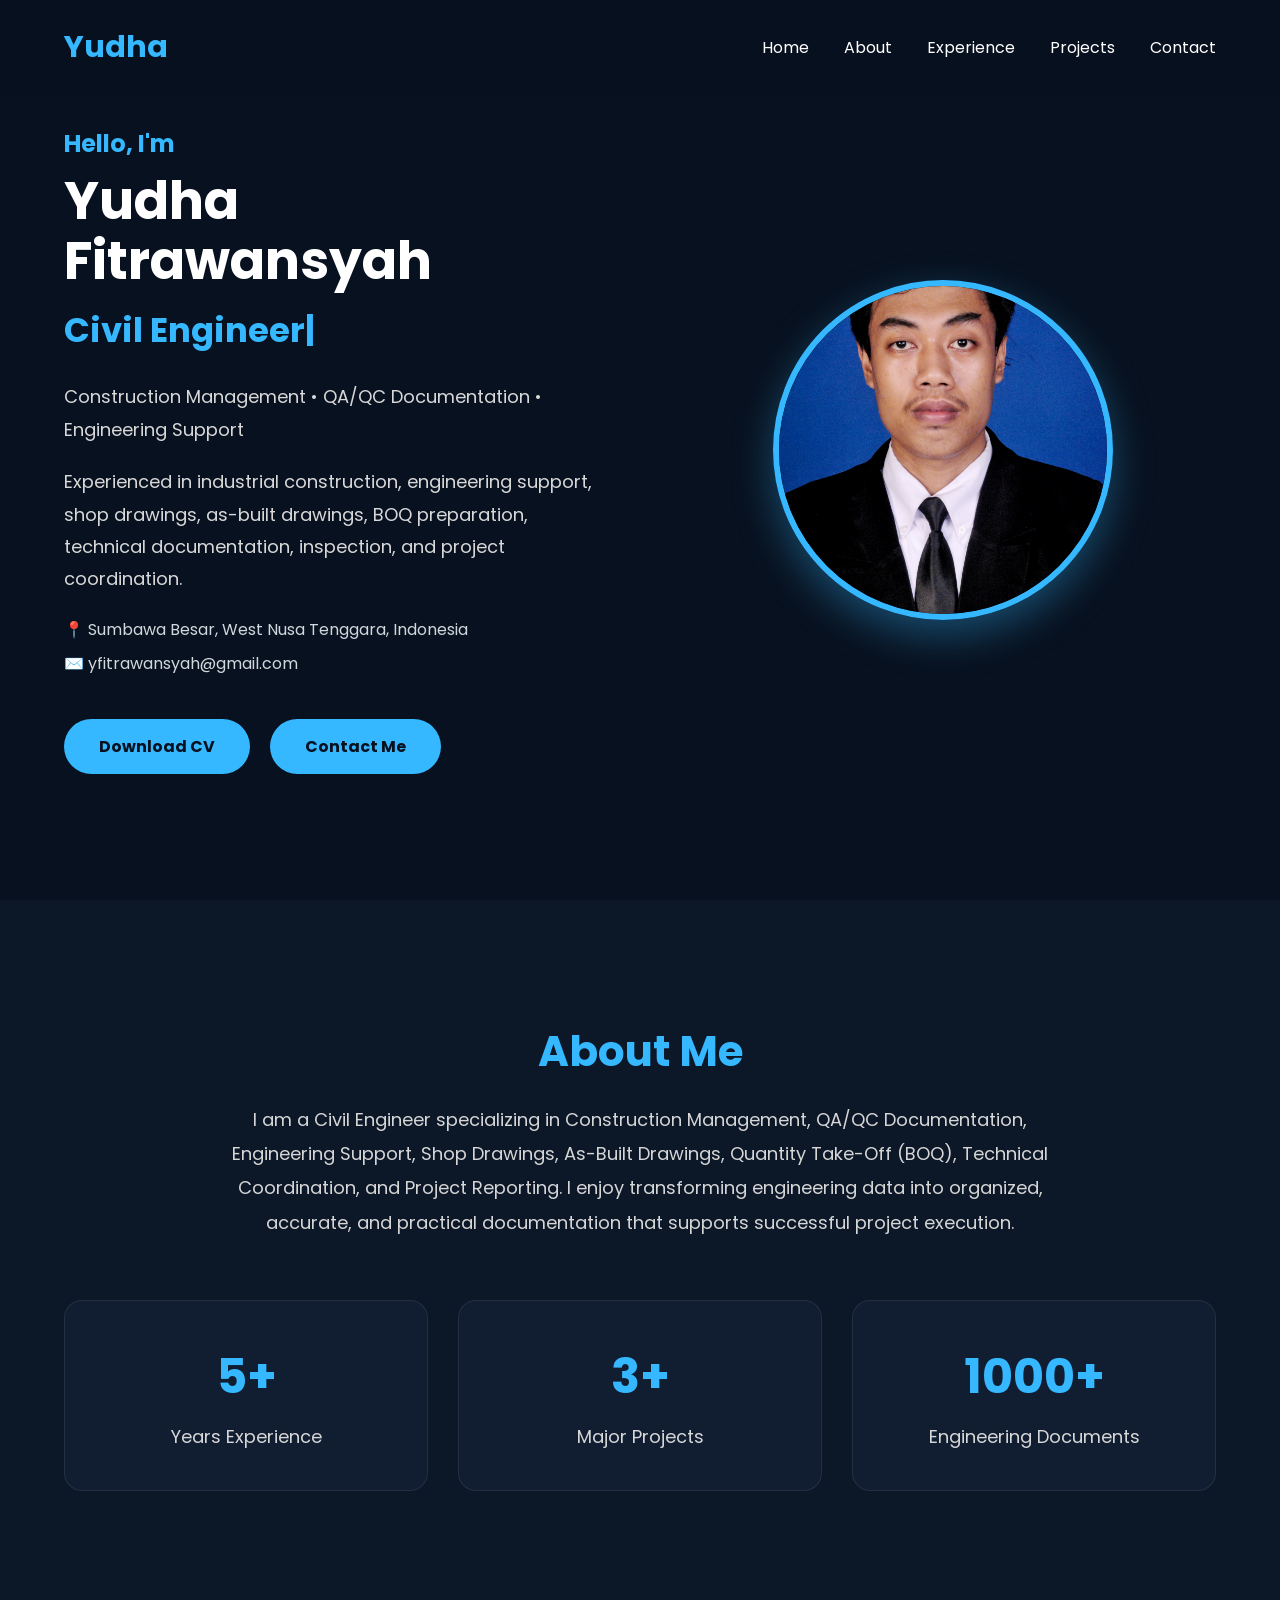
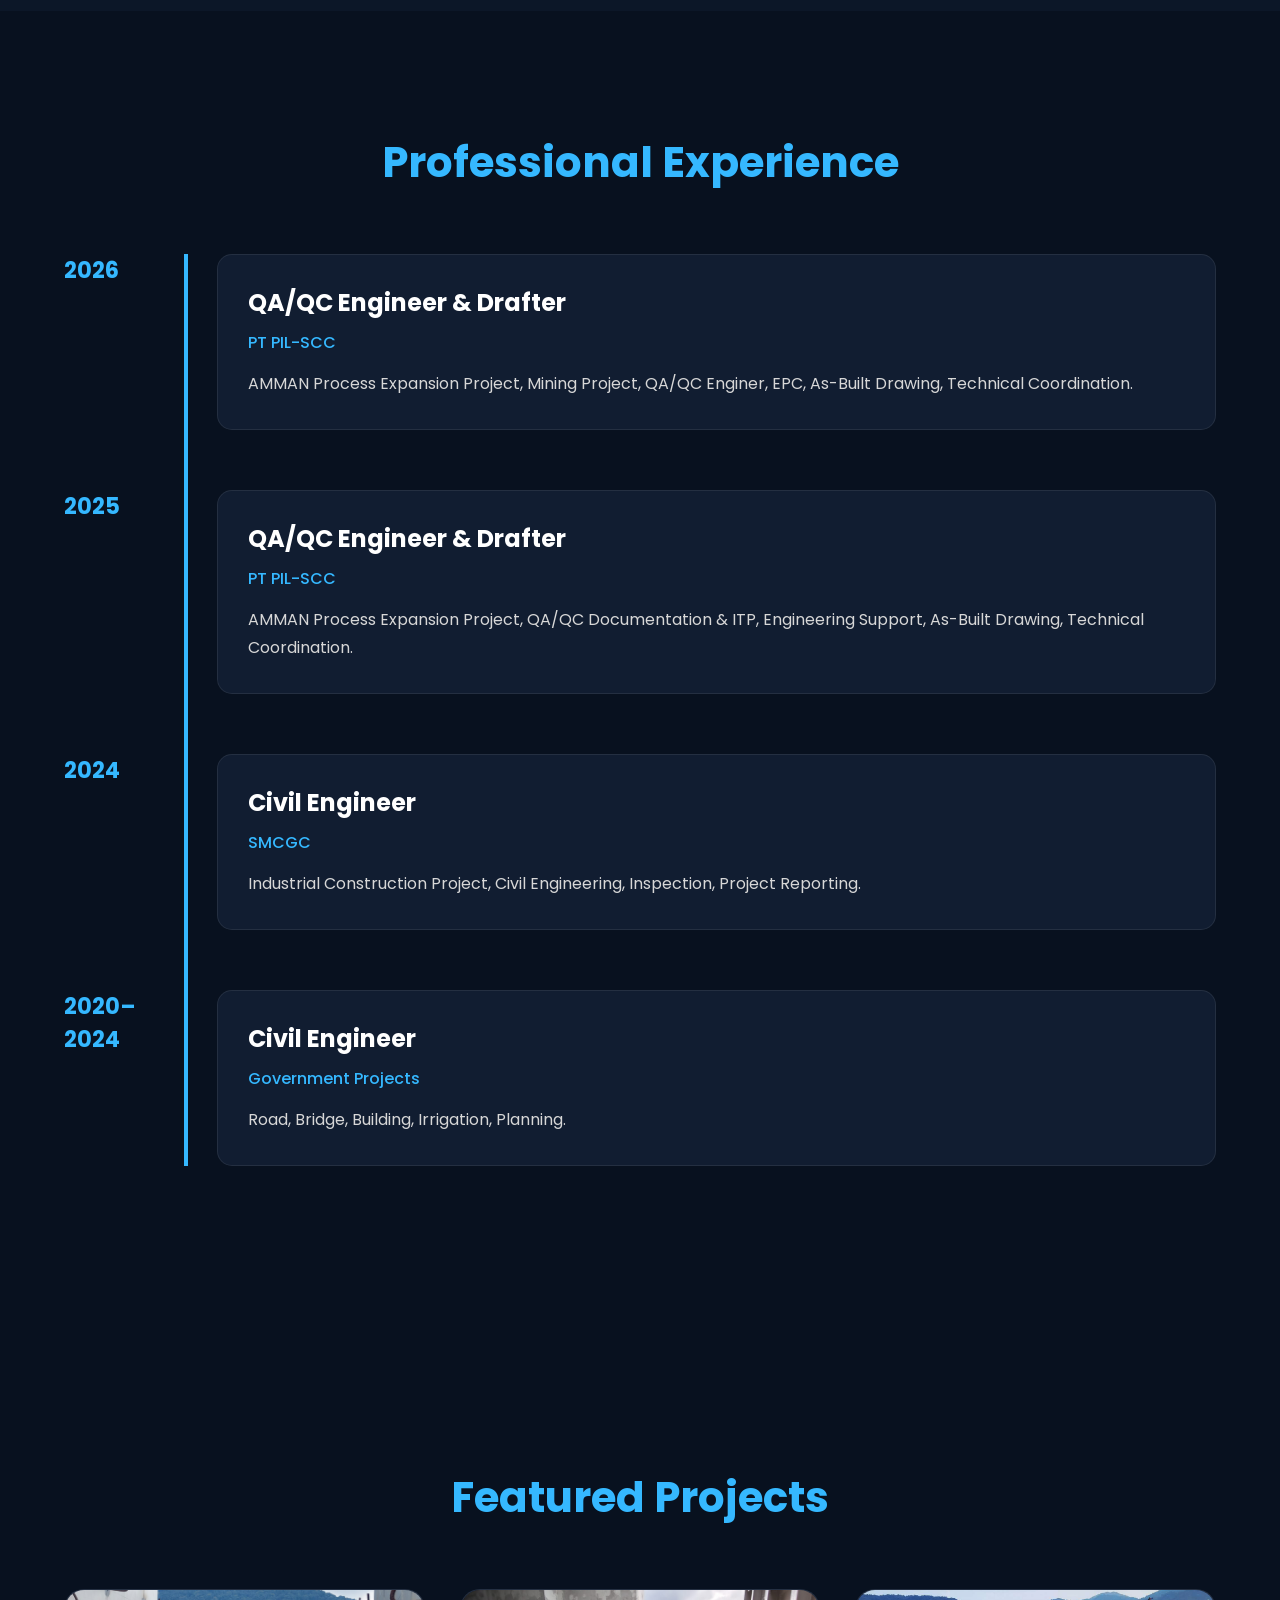
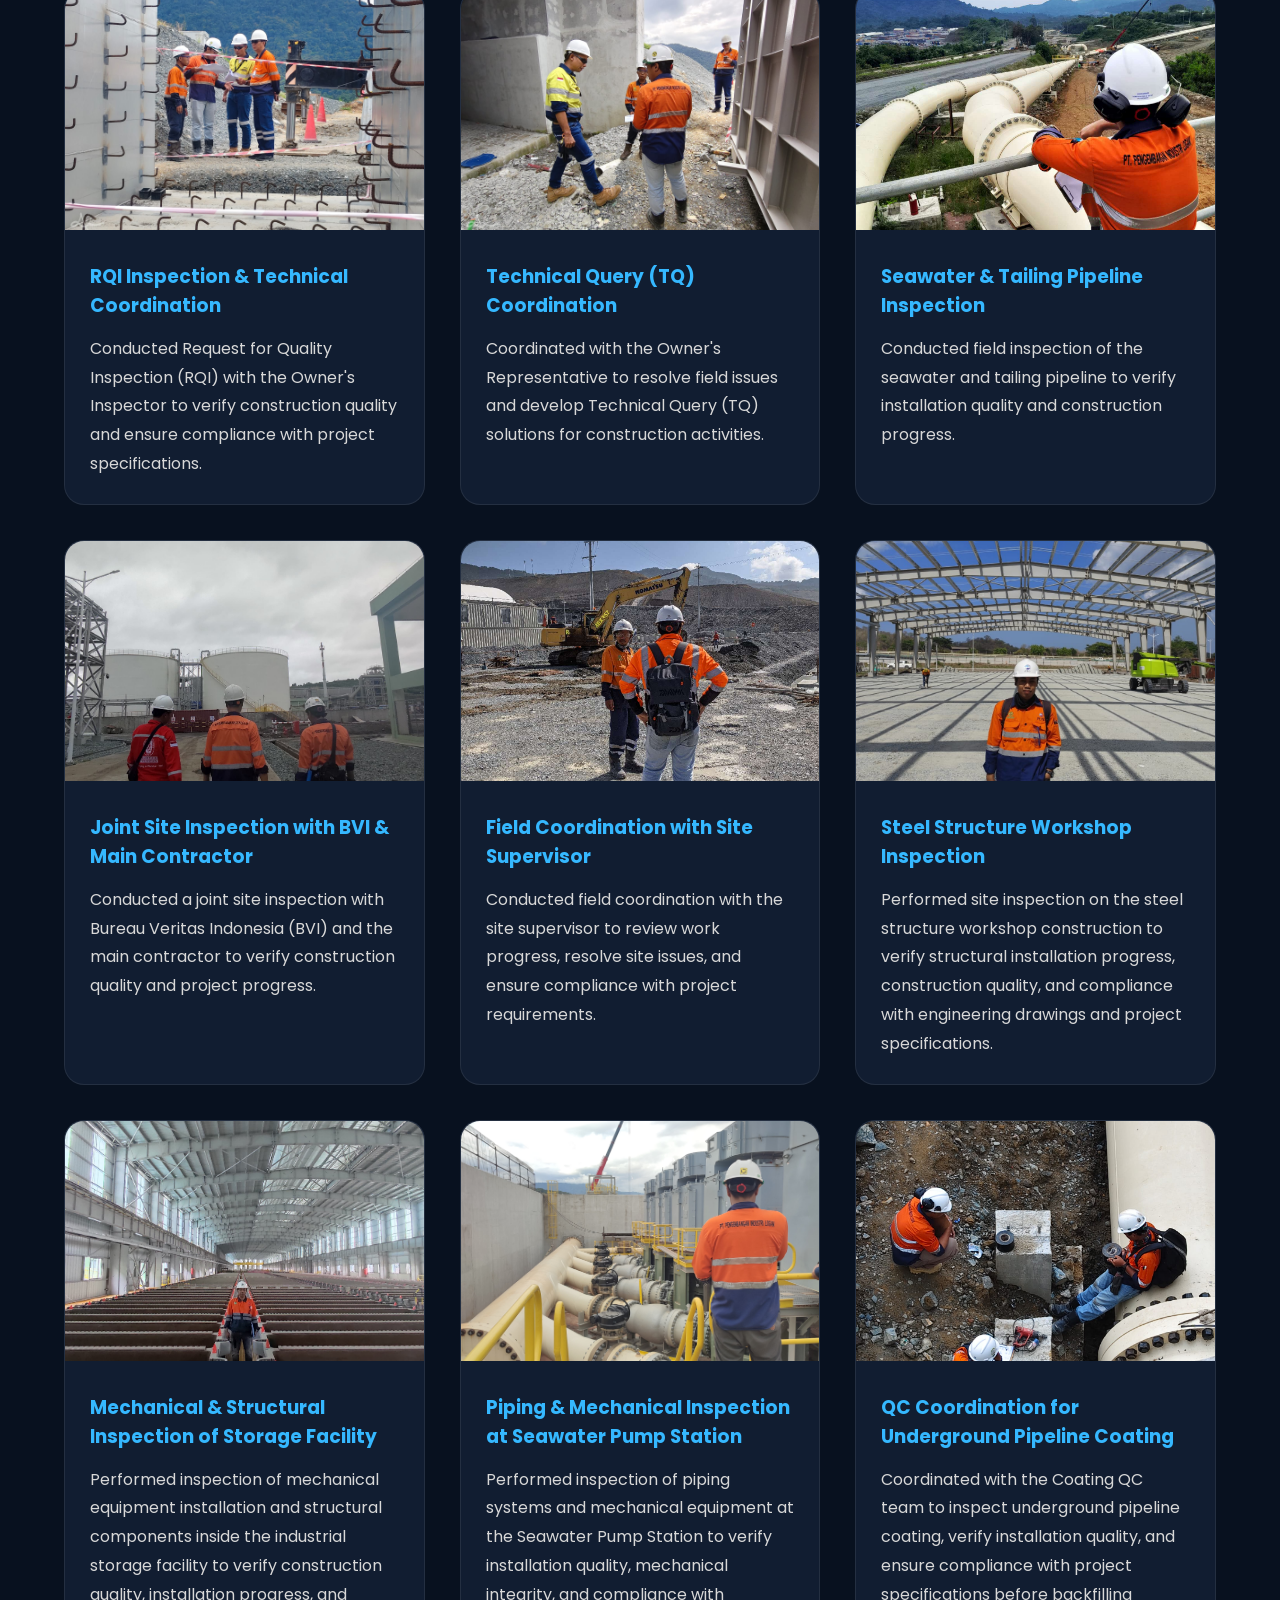
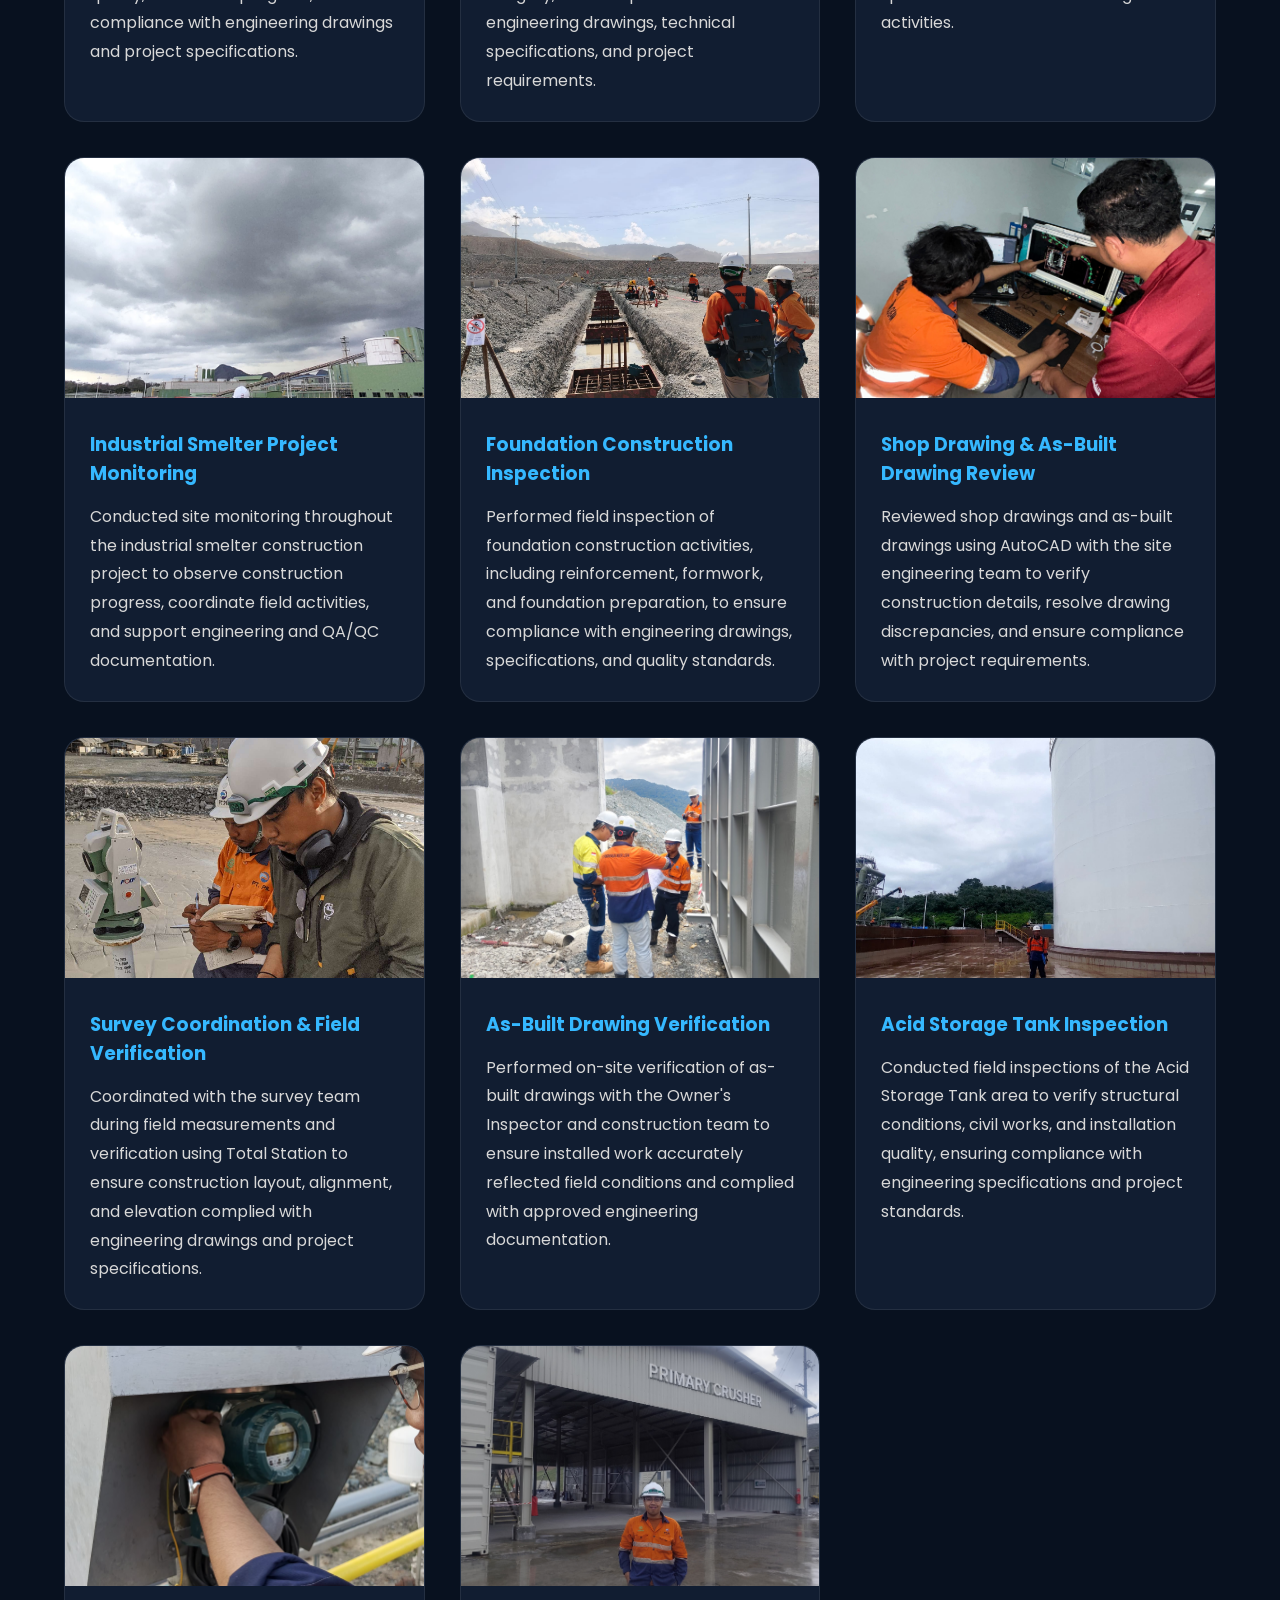
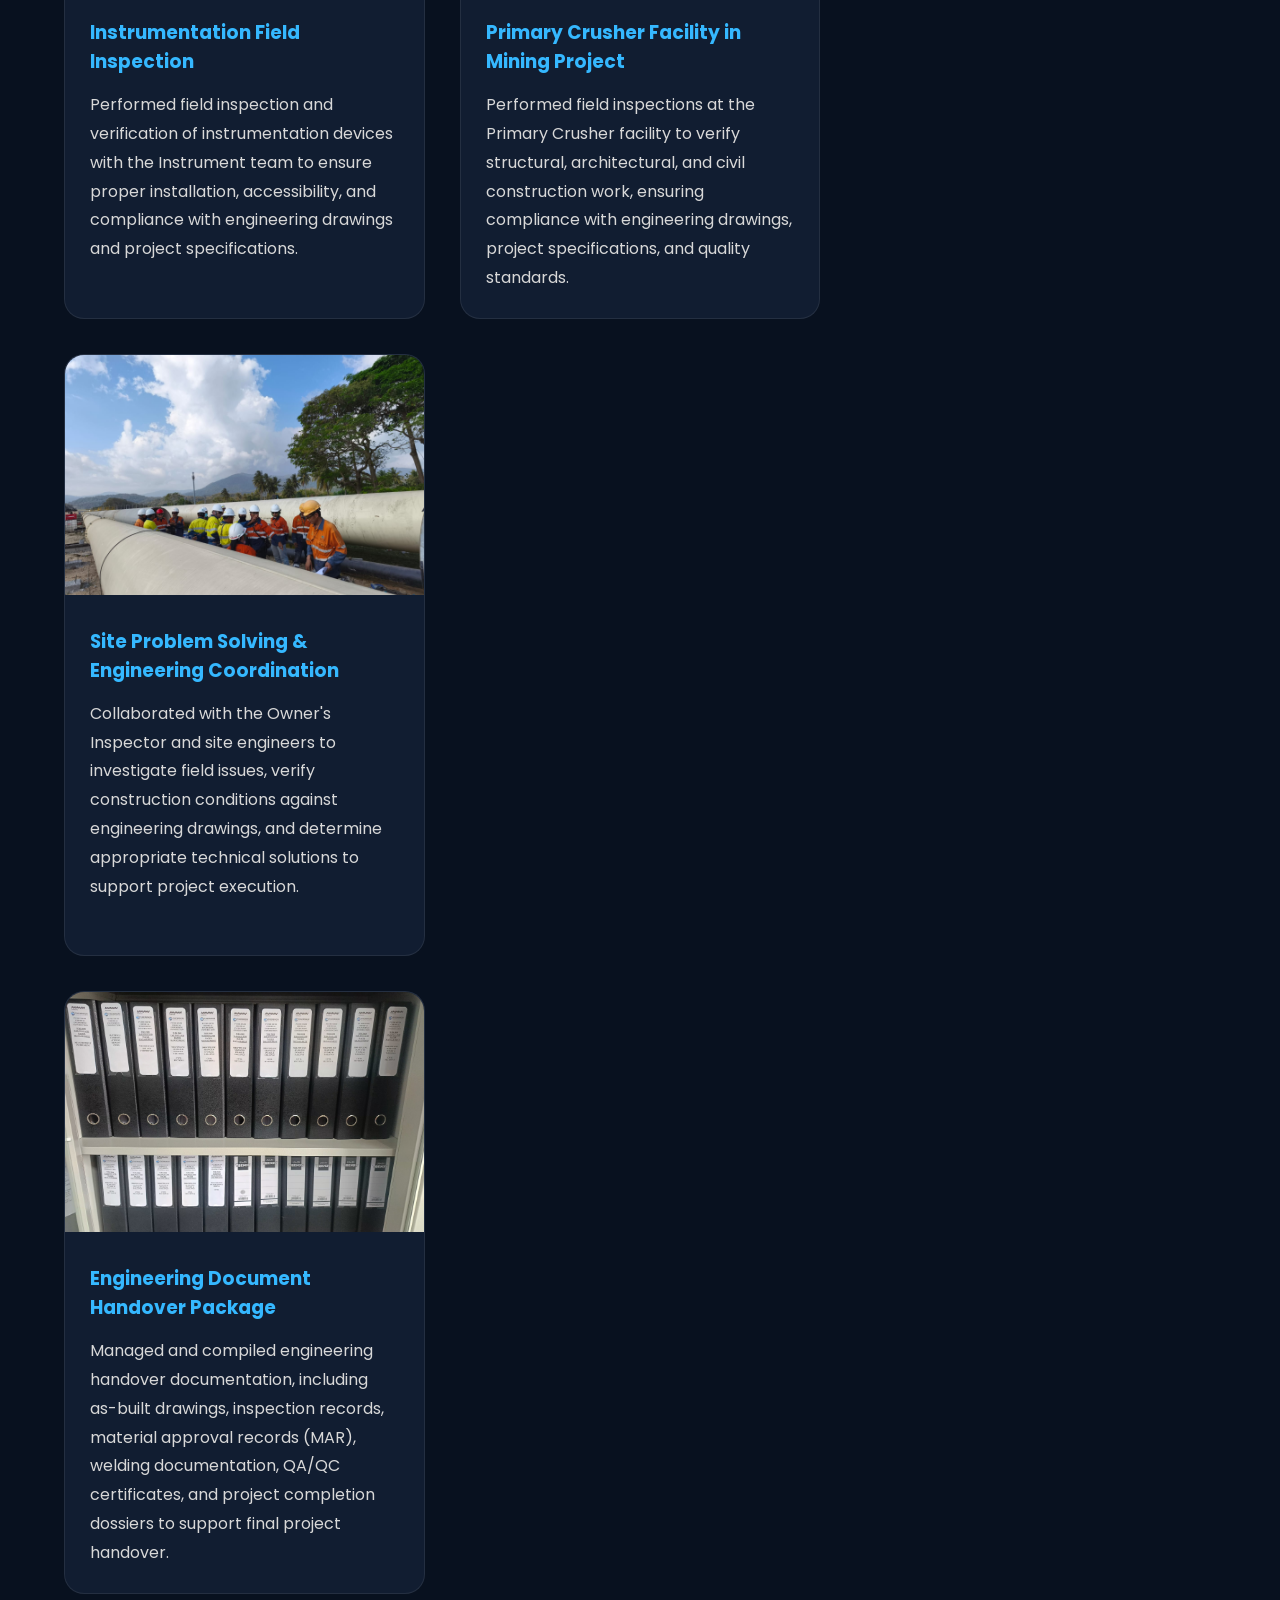
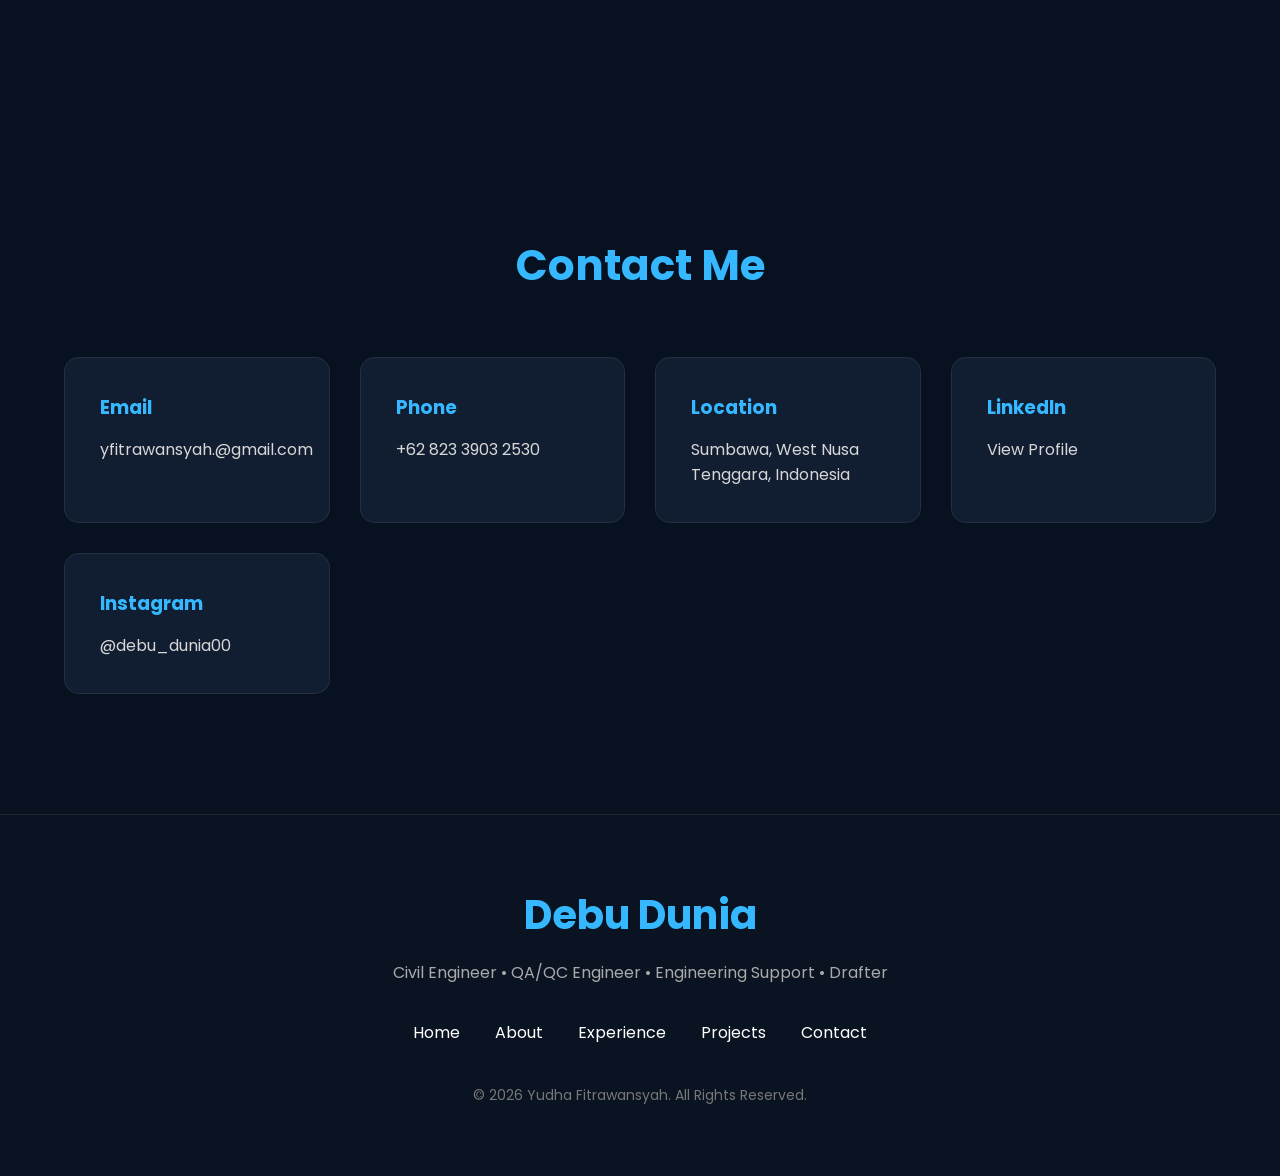
==== index.html @ 7e7abd93 "Update index.html" ====
<!DOCTYPE html>
<html lang="en">
<head>

<meta charset="UTF-8">
<meta name="viewport" content="width=device-width, initial-scale=1.0">

<title>Yudha Fitrawansyah | Portfolio</title>

<link rel="preconnect" href="https://fonts.googleapis.com">
<link rel="preconnect" href="https://fonts.gstatic.com" crossorigin>

<link href="https://fonts.googleapis.com/css2?family=Poppins:wght@300;400;500;600;700;800&display=swap" rel="stylesheet">

<link rel="stylesheet" href="style.css">

</head>

<body>

 <!-- ============================
         LOADER
    ============================ -->

    <div id="loader">

        <h1>Debu Dunia</h1>

        <p>Civil Engineer</p>

    </div>

<header>

<div class="container">

<nav>

<div class="logo">Yudha</div>

<ul>

<li><a href="#">Home</a></li>

<li><a href="#about">About</a></li>

<li><a href="#experience">Experience</a></li>

<li><a href="#projects">Projects</a></li>

<li><a href="#contact">Contact</a></li>

</ul>

</nav>

</div>

</header>

<section class="hero hidden" id="home">

<div class="container hero-content">

<div class="hero-text">

<h3>Hello, I'm</h3>

<h1>Yudha Fitrawansyah</h1>

<h2 class="job-title">

    <span id="typing"></span>

</h2>
<p>

Construction Management • QA/QC Documentation • Engineering Support

</p>

<p>

Experienced in industrial construction, engineering support, shop drawings,
as-built drawings, BOQ preparation, technical documentation, inspection,
and project coordination.

</p>

<div class="hero-info">
    <p>📍 Sumbawa Besar, West Nusa Tenggara, Indonesia</p>
    <p>✉️ yfitrawansyah@gmail.com</p>
</div>

<div class="buttons">

<a href="assets/cv.pdf" class="btn" target="_blank">

Download CV

</a>

<a href="#contact" class="btn btn-outline">

Contact Me

</a>

</div>

</div>

<div class="hero-image">
    <img src="assets/profile.jpeg" alt="Yudha Fitrawansyah">
</div>

</div>

</section>

<section class="about hidden" id="about">

<div class="container">

<h2 class="section-title">About Me</h2>

<p class="section-description">

I am a Civil Engineer specializing in Construction Management,
QA/QC Documentation, Engineering Support, Shop Drawings,
As-Built Drawings, Quantity Take-Off (BOQ), Technical Coordination,
and Project Reporting.

I enjoy transforming engineering data into organized, accurate,
and practical documentation that supports successful project execution.

</p>

<div class="about-cards">

<div class="card">

<h3>5+</h3>

<p>Years Experience</p>

</div>

<div class="card">

<h3>3+</h3>

<p>Major Projects</p>

</div>

<div class="card">

<h3>1000+</h3>

<p>Engineering Documents</p>

</div>

</div>

</div>

</section>

<section class="experience hidden" id="experience">

<div class="container">

<h2 class="section-title">

Professional Experience

</h2>

<div class="timeline">

<div class="timeline-item">

<div class="timeline-date">

2026

</div>

<div class="timeline-content">

<h3>QA/QC Engineer & Drafter</h3>

<h4>PT PIL-SCC</h4>

<p>

AMMAN Process Expansion Project,
Mining Project,
    
QA/QC Enginer,

EPC,

As-Built Drawing,

Technical Coordination.

</p>

</div>

</div>

<div class="timeline-item">

<div class="timeline-date">
    
2025

</div>

<div class="timeline-content">

<h3>QA/QC Engineer & Drafter</h3>

<h4>PT PIL-SCC</h4>

<p>

AMMAN Process Expansion Project,

QA/QC Documentation & ITP,

Engineering Support,

As-Built Drawing,

Technical Coordination.

</p>

</div>

</div>

<div class="timeline-item">

<div class="timeline-date">

2024

</div>

<div class="timeline-content">

<h3>Civil Engineer</h3>

<h4>SMCGC</h4>

<p>

Industrial Construction Project,

Civil Engineering,

Inspection,

Project Reporting.

</p>

</div>

</div>

<div class="timeline-item">

<div class="timeline-date">

2020–2024

</div>

<div class="timeline-content">

<h3>Civil Engineer</h3>

<h4>Government Projects</h4>

<p>

Road,

Bridge,

Building,

Irrigation,

Planning.

</p>

</div>

</div>

</div>

</div>

</section>

<!-- ==========================
     PROJECTS
========================== -->

<section class="projects hidden" id="projects">

    <div class="container">

        <h2 class="section-title">Featured Projects</h2>

        <div class="project-grid">

    <div class="project-card">
        <img src="assets/project1.jpg"
         class="project-image"
         alt="Project">
        <div class="project-info">
            <h3>RQI Inspection & Technical Coordination</h3>
            <p>
            Conducted Request for Quality Inspection (RQI) with the Owner's Inspector to verify construction quality and ensure compliance with project specifications.
        </p>
        </div>
    </div>

    <div class="project-card">
        <img src="assets/project2.jpg"
         class="project-image"
         alt="Project">
        <div class="project-info">
            <h3>Technical Query (TQ) Coordination</h3>
        <p>
            Coordinated with the Owner's Representative to resolve field issues and develop Technical Query (TQ) solutions for construction activities.
        </p>
        </div>
    </div>

    <div class="project-card">
        <img src="assets/project3.jpg"
         class="project-image"
         alt="Project">
        <div class="project-info">
            <h3>Seawater & Tailing Pipeline Inspection</h3>
            <p>Conducted field inspection of the seawater and tailing pipeline to verify installation quality and construction progress.</p>
        </div>
    </div>

    <div class="project-card">
        <img src="assets/project4.jpg"
         class="project-image"
         alt="Project">
        <div class="project-info">
            <h3>Joint Site Inspection with BVI & Main Contractor</h3>
            <p>Conducted a joint site inspection with Bureau Veritas Indonesia (BVI) and the main contractor to verify construction quality and project progress.</p>
        </div>
    </div>

    <div class="project-card">
        <img src="assets/project5.jpg"
         class="project-image"
         alt="Project">
        <div class="project-info">
            <h3>Field Coordination with Site Supervisor</h3>
        <p>
            Conducted field coordination with the site supervisor to review work progress, resolve site issues, and ensure compliance with project requirements.
        </p>
        </div>
    </div>

    <div class="project-card">
        <img src="assets/project6.jpg"
         class="project-image"
         alt="Project">
        <div class="project-info">
            <h3>Steel Structure Workshop Inspection</h3>
        <p>
            Performed site inspection on the steel structure workshop construction to verify structural installation progress, construction quality, and compliance with engineering drawings and project specifications.
        </p>
        </div>
    </div>

    <div class="project-card">
        <img src="assets/project7.jpg"
         class="project-image"
         alt="Project">
        <div class="project-info">
             <h3>Mechanical & Structural Inspection of Storage Facility</h3>
        <p>
            Performed inspection of mechanical equipment installation and structural components inside the industrial storage facility to verify construction quality, installation progress, and compliance with engineering drawings and project specifications.
        </p>
        </div>
    </div>

    <div class="project-card">
        <img src="assets/project8.jpg"
         class="project-image"
         alt="Project">
        <div class="project-info">
            <h3>Piping & Mechanical Inspection at Seawater Pump Station</h3>
        <p>
            Performed inspection of piping systems and mechanical equipment at the Seawater Pump Station to verify installation quality, mechanical integrity, and compliance with engineering drawings, technical specifications, and project requirements.
        </p>
        </div>
    </div>

    <div class="project-card">
        <img src="assets/project9.jpg"
         class="project-image"
         alt="Project">
        <div class="project-info">
            <h3>QC Coordination for Underground Pipeline Coating</h3>
        <p>
            Coordinated with the Coating QC team to inspect underground pipeline coating, verify installation quality, and ensure compliance with project specifications before backfilling activities.
        </p>
        </div>
    </div>

    <div class="project-card">
        <img src="assets/project10.jpg"
         class="project-image"
         alt="Project">
        <div class="project-info">
            <h3>Industrial Smelter Project Monitoring</h3>
        <p>
            Conducted site monitoring throughout the industrial smelter construction project to observe construction progress, coordinate field activities, and support engineering and QA/QC documentation.
        </p>
        </div>
    </div>

    <div class="project-card">
        <img src="assets/project11.jpg"
         class="project-image"
         alt="Project">
        <div class="project-info">
            <h3>Foundation Construction Inspection</h3>
        <p>
            Performed field inspection of foundation construction activities, including reinforcement, formwork, and foundation preparation, to ensure compliance with engineering drawings, specifications, and quality standards.
        </p>
        </div>
    </div>

    <div class="project-card">
        <img src="assets/project12.jpg"
         class="project-image"
         alt="Project">
        <div class="project-info">
            <h3>Shop Drawing & As-Built Drawing Review</h3>
        <p>
            Reviewed shop drawings and as-built drawings using AutoCAD with the site engineering team to verify construction details, resolve drawing discrepancies, and ensure compliance with project requirements.
        </p>
        </div>
    </div>

    <div class="project-card">
        <img src="assets/project13.jpg"
         class="project-image"
         alt="Project">
        <div class="project-info">
            <h3>Survey Coordination & Field Verification</h3>
        <p>
            Coordinated with the survey team during field measurements and verification using Total Station to ensure construction layout, alignment, and elevation complied with engineering drawings and project specifications.
        </p>
        </div>
    </div>

    <div class="project-card">
        <img src="assets/project14.jpg"
         class="project-image"
         alt="Project">
        <div class="project-info">
            <h3>As-Built Drawing Verification</h3>
        <p>
            Performed on-site verification of as-built drawings with the Owner's Inspector and construction team to ensure installed work accurately reflected field conditions and complied with approved engineering documentation.
        </p>
        </div>
    </div>

    <div class="project-card">
        <img src="assets/project15.jpg"
         class="project-image"
         alt="Project">
        <div class="project-info">
           <h3>Acid Storage Tank Inspection</h3>
        <p>
            Conducted field inspections of the Acid Storage Tank area to verify structural conditions, civil works, and installation quality, ensuring compliance with engineering specifications and project standards.
        </p>
        </div>
    </div>

    <div class="project-card">
        <img src="assets/project16.jpg"
         class="project-image"
         alt="Project">
        <div class="project-info">
           <h3>Instrumentation Field Inspection</h3>
        <p>
            Performed field inspection and verification of instrumentation devices with the Instrument team to ensure proper installation, accessibility, and compliance with engineering drawings and project specifications.
        </p>
        </div>
    </div>

    <div class="project-card">
        <img src="assets/project17.jpg"
         class="project-image"
         alt="Project">
        <div class="project-info">
            <h3>Primary Crusher Facility in Mining Project</h3>
        <p>
            Performed field inspections at the Primary Crusher facility to verify structural, architectural, and civil construction work, ensuring compliance with engineering drawings, project specifications, and quality standards.
        </p>
        </div>
    </div>

    <div class="project-card">
        <img src="assets/project18.jpg"
         class="project-image"
         alt="Project">
        <div class="project-info">
            <h3>De-Aeration Box Civil & Structural Inspection</h3>
        <p>
            Performed field inspections of the De-Aeration Box structure to verify civil construction quality, structural installation, and compliance with approved engineering drawings and project specifications.
        </p>
        </div>
    </div>

    <div class="project-card">
        <img src="assets/project19.jpg"
         class="project-image"
         alt="Project">
        <div class="project-info">
           <h3>Site Problem Solving & Engineering Coordination</h3>
        <p>
            Collaborated with the Owner's Inspector and site engineers to investigate field issues, verify construction conditions against engineering drawings, and determine appropriate technical solutions to support project execution.
        </p>

        </div>
    </div>

    <div class="project-card">
        <img src="assets/project20.jpg"
         class="project-image"
         alt="Project">
        <div class="project-info">
           <h3>Weekly Coordination Meeting</h3>
        <p>
            Participated in weekly coordination meetings to review project progress, discuss technical issues, monitor construction activities, and coordinate actions among engineering, QA/QC, and construction teams.
        </p>

        </div>
    </div>

    <div class="project-card">
        <img src="assets/project21.png"
         class="project-image"
         alt="Project">
        <div class="project-info">
           <h3>AutoCAD Civil & Structural Drawings</h3>
        <p>
            Developed and updated civil and structural as-built drawings for construction projects using AutoCAD. Ensured drawing accuracy based on field modifications, coordinated revisions with engineering teams, and prepared final documentation for project completion.

        </div>
    </div>

    <div class="project-card">
        <img src="assets/project22.jpg"
         class="project-image"
         alt="Project">
        <div class="project-info">
           <h3>Engineering Document Handover Package</h3>
        <p>
            Managed and compiled engineering handover documentation, including as-built drawings, inspection records, material approval records (MAR), welding documentation, QA/QC certificates, and project completion dossiers to support final project handover.
        </p>

        </div>
    </div>
    
</div>

</section>

<section class="contact hidden" id="contact">
    
    <div class="container">

        <h2 class="section-title">
            Contact Me
        </h2>

        <div class="contact-content">

            <div class="contact-item">
                <h3>Email</h3>
                <p>yfitrawansyah.@gmail.com</p>
            </div>

            <div class="contact-item">
                <h3>Phone</h3>
                <p>+62 823 3903 2530</p>
            </div>

            <div class="contact-item">
                <h3>Location</h3>
                <p>Sumbawa, West Nusa Tenggara, Indonesia</p>
            </div>

            <div class="contact-item">
                <h3>LinkedIn</h3>
                <a href="#" target="_blank">View Profile</a>
            </div>

         <div class="contact-item">
                <h3>Instagram</h3>
                <p>@debu_dunia00</p>
            </div>
         
        </div>

    </div>

</section>

<footer>

    <div class="container">

        <h2>Debu Dunia</h2>

        <p>
            Civil Engineer • QA/QC Engineer • Engineering Support • Drafter
        </p>

        <div class="footer-links">

            <a href="#home">Home</a>

            <a href="#about">About</a>

            <a href="#experience">Experience</a>

            <a href="#projects">Projects</a>

            <a href="#contact">Contact</a>

        </div>

        <p class="copyright">

            © 2026 Yudha Fitrawansyah. All Rights Reserved.

        </p>

    </div>

</footer>

<button id="backToTop" title="Back to Top">
    ↑
</button>

 <!-- ===========================
     IMAGE LIGHTBOX
=========================== -->

<div id="lightbox">

    <span id="closeLightbox">&times;</span>

    <span id="prevImage">&#10094;</span>

    <img id="lightboxImg">

    <span id="nextImage">&#10095;</span>

</div>

<script src="script.js"></script>
    
</body>

</html>
---- style.css ----
html{

    scroll-behavior:smooth;

}

*{
margin:0;
padding:0;
box-sizing:border-box;
}

html{
scroll-behavior:smooth;
}

body{
font-family:'Poppins',sans-serif;
background:#08111f;
color:#fff;
}

.container{
width:90%;
max-width:1200px;
margin:auto;
}

header{
position:fixed;
width:100%;
background:#08111fee;
backdrop-filter:blur(12px);
z-index:999;
}

nav{
display:flex;
justify-content:space-between;
align-items:center;
padding:25px 0;
}

.logo{
font-size:30px;
font-weight:700;
color:#35b8ff;
transition:.3s;
cursor:pointer;
}

.logo:hover{

    transform:scale(1.08);

    text-shadow:0 0 20px #35b8ff;

}

nav ul{
display:flex;
list-style:none;
gap:35px;
}

nav a{
color:white;
text-decoration:none;
transition:.3s;
}

nav a:hover{
color:#35b8ff;
}

.hero{
min-height:100vh;
display:flex;
align-items:center;
}

.hero-content{
    display:grid;
    grid-template-columns:1fr 1fr;
    align-items:center;
    gap:60px;
}

.hero h3{
font-size:24px;
color:#35b8ff;
margin-bottom:10px;
}

.hero h1{
    font-size:52px;
    line-height:1.15;
    margin-bottom:15px;
}

.hero h2{
    font-size:34px;
    color:#35b8ff;
    margin-bottom:25px;
}

job-title{

    min-height:45px;

}

#typing{

    color:#35b8ff;

}

#typing::after{

    content:"|";

    animation:blink .8s infinite;

}

@keyframes blink{

    50%{

        opacity:0;

    }

}

.hero p{
font-size:18px;
line-height:1.8;
color:#d8d8d8;
margin-bottom:20px;
}

.buttons{
margin-top:40px;
display:flex;
gap:20px;
}

.btn{
    padding:15px 35px;
    border-radius:40px;
    background:#35b8ff;
    text-decoration:none;
    color:#08111f;
    font-weight:700;
    transition:all .35s ease;
}
    
.btn:hover{

    transform:translateY(-5px) scale(1.03);

    box-shadow:0 15px 35px rgba(53,184,255,.45);

}

.btn-outline:hover{

    background:#35b8ff;

    color:#08111f;

    transform:translateY(-5px);

    box-shadow:0 15px 35px rgba(53,184,255,.35);

}

.hero-image{
    display:flex;
    justify-content:center;
    align-items:center;
}

.hero-image img{
    width:340px;
    height:340px;
    object-fit:cover;

    border-radius:50%;

    border:6px solid #35b8ff;

    box-shadow:0 15px 40px rgba(53,184,255,.35);
}

.hero-info{
    margin-top:15px;
    margin-bottom:30px;
}

.hero-info p{
    margin:6px 0;
    color:#cfd8dc;
    font-size:16px;
}

/* ===========================
   ABOUT SECTION
=========================== */

.about{

padding:120px 0;

background:#0c1728;

}

.section-title{

font-size:42px;

text-align:center;

margin-bottom:20px;

color:#35b8ff;

}

.section-description{

max-width:850px;

margin:auto;

text-align:center;

line-height:1.9;

font-size:18px;

color:#d6d6d6;

margin-bottom:60px;

}

.about-cards{

display:grid;

grid-template-columns:repeat(3,1fr);

gap:30px;

}

.card{

background:#111d31;

padding:40px;

border-radius:18px;

text-align:center;

transition:.35s;

border:1px solid rgba(255,255,255,.08);

}

.card:hover{

transform:translateY(-10px);

box-shadow:0 20px 40px rgba(0,0,0,.35);

}

.card h3{

font-size:48px;

color:#35b8ff;

margin-bottom:10px;

}

.card p{

font-size:18px;

color:#d7d7d7;

}

/* ===========================
   EXPERIENCE
=========================== */

.experience{

padding:120px 0;

}

.timeline{

position:relative;

margin-top:60px;

}

.timeline::before{

content:"";

position:absolute;

left:120px;

top:0;

bottom:0;

width:4px;

background:#35b8ff;

}

.timeline-item{

display:flex;

margin-bottom:60px;

}

.timeline-date{

width:120px;

font-size:22px;

font-weight:700;

color:#35b8ff;

}

.timeline-content{

margin-left:50px;

background:#111d31;

padding:30px;

border-radius:15px;

width:100%;

border:1px solid rgba(255,255,255,.08);

transition:.35s;

}

.timeline-content:hover{

transform:translateY(-8px);

box-shadow:0 20px 40px rgba(0,0,0,.3);

}

.timeline-content h3{

margin-bottom:10px;

font-size:24px;

}

.timeline-content h4{

margin-bottom:15px;

color:#35b8ff;

font-weight:500;

}

.timeline-content p{

line-height:1.8;

color:#d7d7d7;

}

/* ==========================
   PROJECTS
========================== */

.projects{
    padding:120px 0;
    background:#08111f;
}

.project-grid{
    display:grid;
    grid-template-columns:repeat(3,1fr);
    gap:35px;
    margin-top:60px;
}

.project-card{
    background:#111d31;
    border-radius:20px;
    overflow:hidden;
    transition:.35s;
    border:1px solid rgba(255,255,255,.08);
}

.project-card:hover{
    transform:translateY(-10px);
    box-shadow:0 15px 35px rgba(0,170,255,.25);
}

.project-card img{
    width:100%;
    height:240px;
    object-fit:cover;
}

.project-info{
    padding:25px;
}

.project-info h3{
    color:#35b8ff;
    margin-bottom:15px;
}

.project-info p{
    color:#d8d8d8;
    line-height:1.8;
}

.contact{

    padding:120px 0;

}

.contact-content{

    display:grid;

    grid-template-columns:repeat(auto-fit,minmax(250px,1fr));

    gap:30px;

    margin-top:60px;

}

.contact-item{

    background:#111d31;

    padding:35px;

    border-radius:15px;

    border:1px solid rgba(255,255,255,.08);

    transition:.35s;

}

.contact-card:hover{

    transform:translateY(-8px);

    box-shadow:0 15px 35px rgba(53,184,255,.25);
}

.contact-item h3{

    color:#35b8ff;

    margin-bottom:15px;

}

.contact-item p,
.contact-item a{

    color:#d7d7d7;

    text-decoration:none;

}

footer{

    text-align:center;

    padding:35px;

    background:#091321;

    color:#aaa;

}

footer{

    padding:70px 0;

    background:#091321;

    text-align:center;

    border-top:1px solid rgba(255,255,255,.08);

}

footer h2{

    color:#35b8ff;

    font-size:40px;

    margin-bottom:15px;

}

footer h2{

    color:#35b8ff;

    font-size:40px;

    margin-bottom:15px;

}

.footer-links{

    display:flex;

    justify-content:center;

    gap:35px;

    margin:35px 0;

    flex-wrap:wrap;

}

.footer-links a{

    color:white;

    text-decoration:none;

    transition:.3s;

}

.footer-links a:hover{

    color:#35b8ff;

}

.copyright{

    margin-top:40px;

    color:#777;

    font-size:14px;

}

nav a{

    position:relative;

    transition:.3s;

}

nav a::after{

    content:"";

    position:absolute;

    left:0;

    bottom:-6px;

    width:0;

    height:2px;

    background:#35b8ff;

    transition:.35s ease;

}

nav a:hover::after{

    width:100%;

}

nav a.active{

    color:#35b8ff;

}

nav a.active::after{

    width:100%;

}

header{

    transition:.3s;

}

header.sticky{

    background:rgba(8,17,31,.95);

    backdrop-filter:blur(12px);

    box-shadow:0 5px 20px rgba(0,0,0,.3);

}

/* ============================
   SCROLL ANIMATION
============================ */

.hidden{

    opacity:0;

    transform:translateY(80px);

    transition:all .8s ease;

}

.show{

    opacity:1;

    transform:translateY(0);

}

.project-card{

    opacity:0;

    transform:translateY(50px);

    transition:.6s;

}

.project-card.show{

    opacity:1;

    transform:translateY(0);

}

/* ============================
   BACK TO TOP
============================ */

#backToTop{

    position:fixed;

    bottom:30px;

    right:30px;

    width:50px;

    height:50px;

    border:none;

    border-radius:50%;

    background:#35b8ff;

    color:#08111f;

    font-size:22px;

    font-weight:bold;

    cursor:pointer;

    display:none;

    z-index:999;

    transition:all .35s ease;

    box-shadow:0 8px 20px rgba(53,184,255,.35);

}

#backToTop:hover{

    transform:translateY(-5px);

    box-shadow:0 15px 35px rgba(53,184,255,.45);

}

/* ============================
   LOADER
============================ */

#loader{

    position:fixed;

    inset:0;

    background:#08111f;

    display:flex;

    flex-direction:column;

    justify-content:center;

    align-items:center;

    z-index:99999;

    transition:opacity .8s ease;

}

#loader h1{

    color:#35b8ff;

    font-size:60px;

    margin:0;

}

#loader p{

    color:white;

    letter-spacing:3px;

    margin-top:15px;

    font-size:18px;

}

#loader.hide{

    opacity:0;

    pointer-events:none;

}

/* ============================
   LIGHTBOX
============================ */

#lightbox{

    position:fixed;

    inset:0;

    background:rgba(0,0,0,.9);

    display:none;

    justify-content:center;

    align-items:center;

    z-index:999999;

}

#lightbox img{

    max-width:90%;

    max-height:85%;

    border-radius:12px;

    box-shadow:0 0 40px rgba(53,184,255,.35);

}

#closeLightbox{

    position:absolute;

    top:25px;

    right:40px;

    color:white;

    font-size:50px;

    cursor:pointer;

    transition:.3s;

}

#closeLightbox:hover{

    color:#35b8ff;

}

#prevImage,
#nextImage{

    position:absolute;

    top:50%;

    transform:translateY(-50%);

    color:white;

    font-size:55px;

    cursor:pointer;

    padding:15px;

    transition:.3s;

    user-select:none;

}

#prevImage{

    left:30px;

}

#nextImage{

    right:30px;

}

#prevImage:hover,
#nextImage:hover{

    color:#35b8ff;

    transform:translateY(-50%) scale(1.15);

}
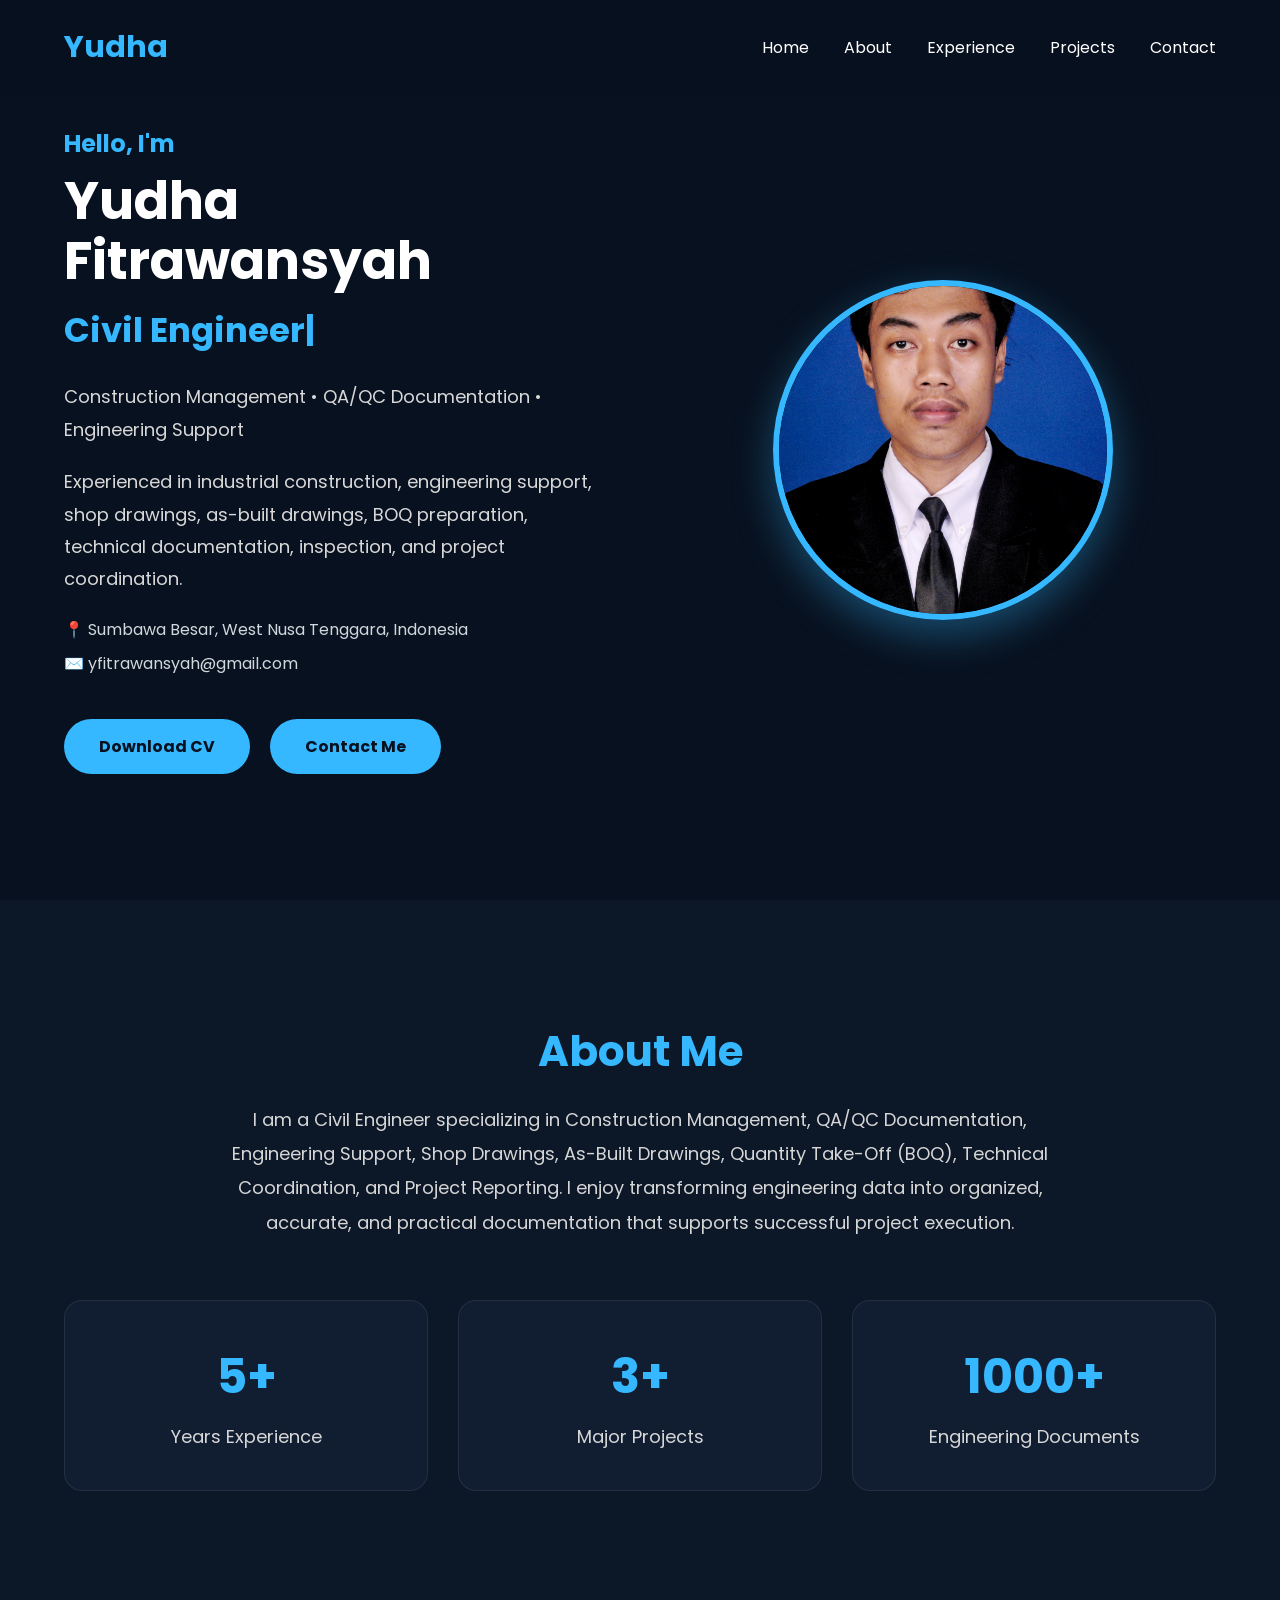
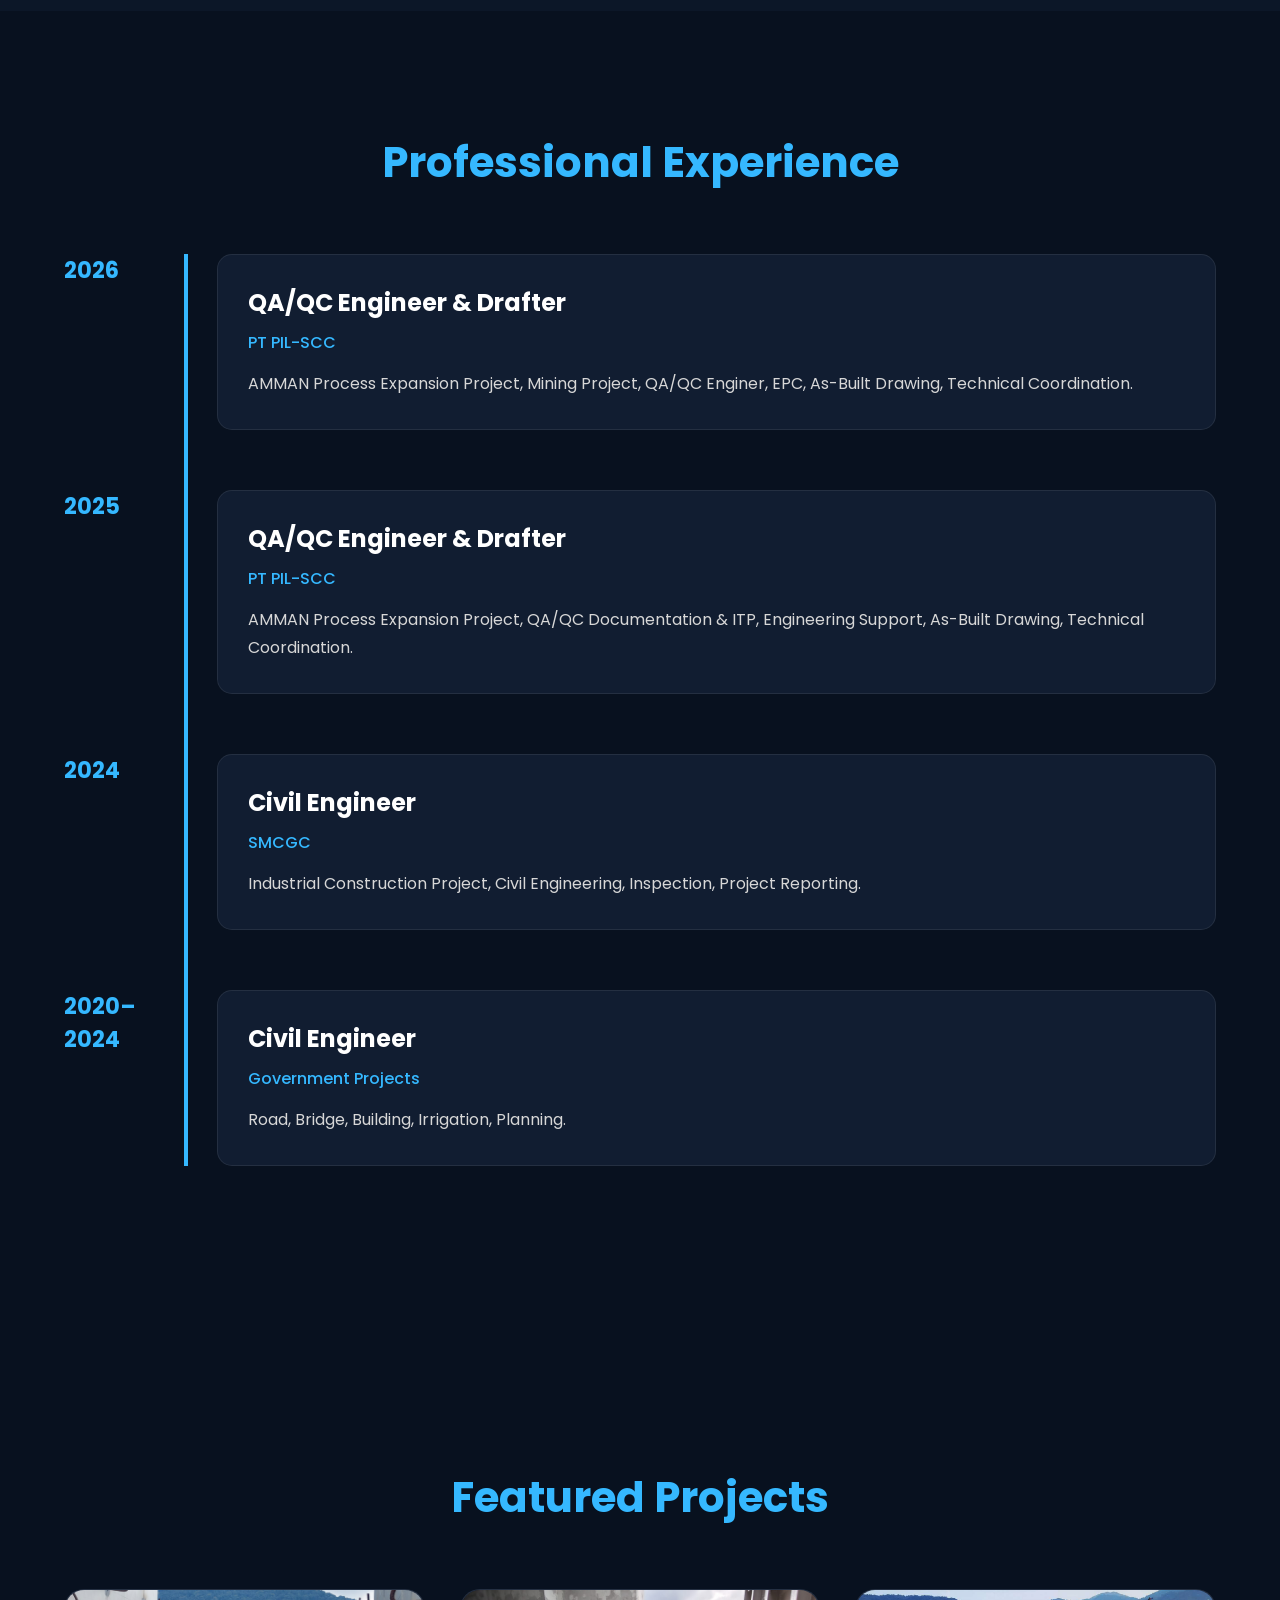
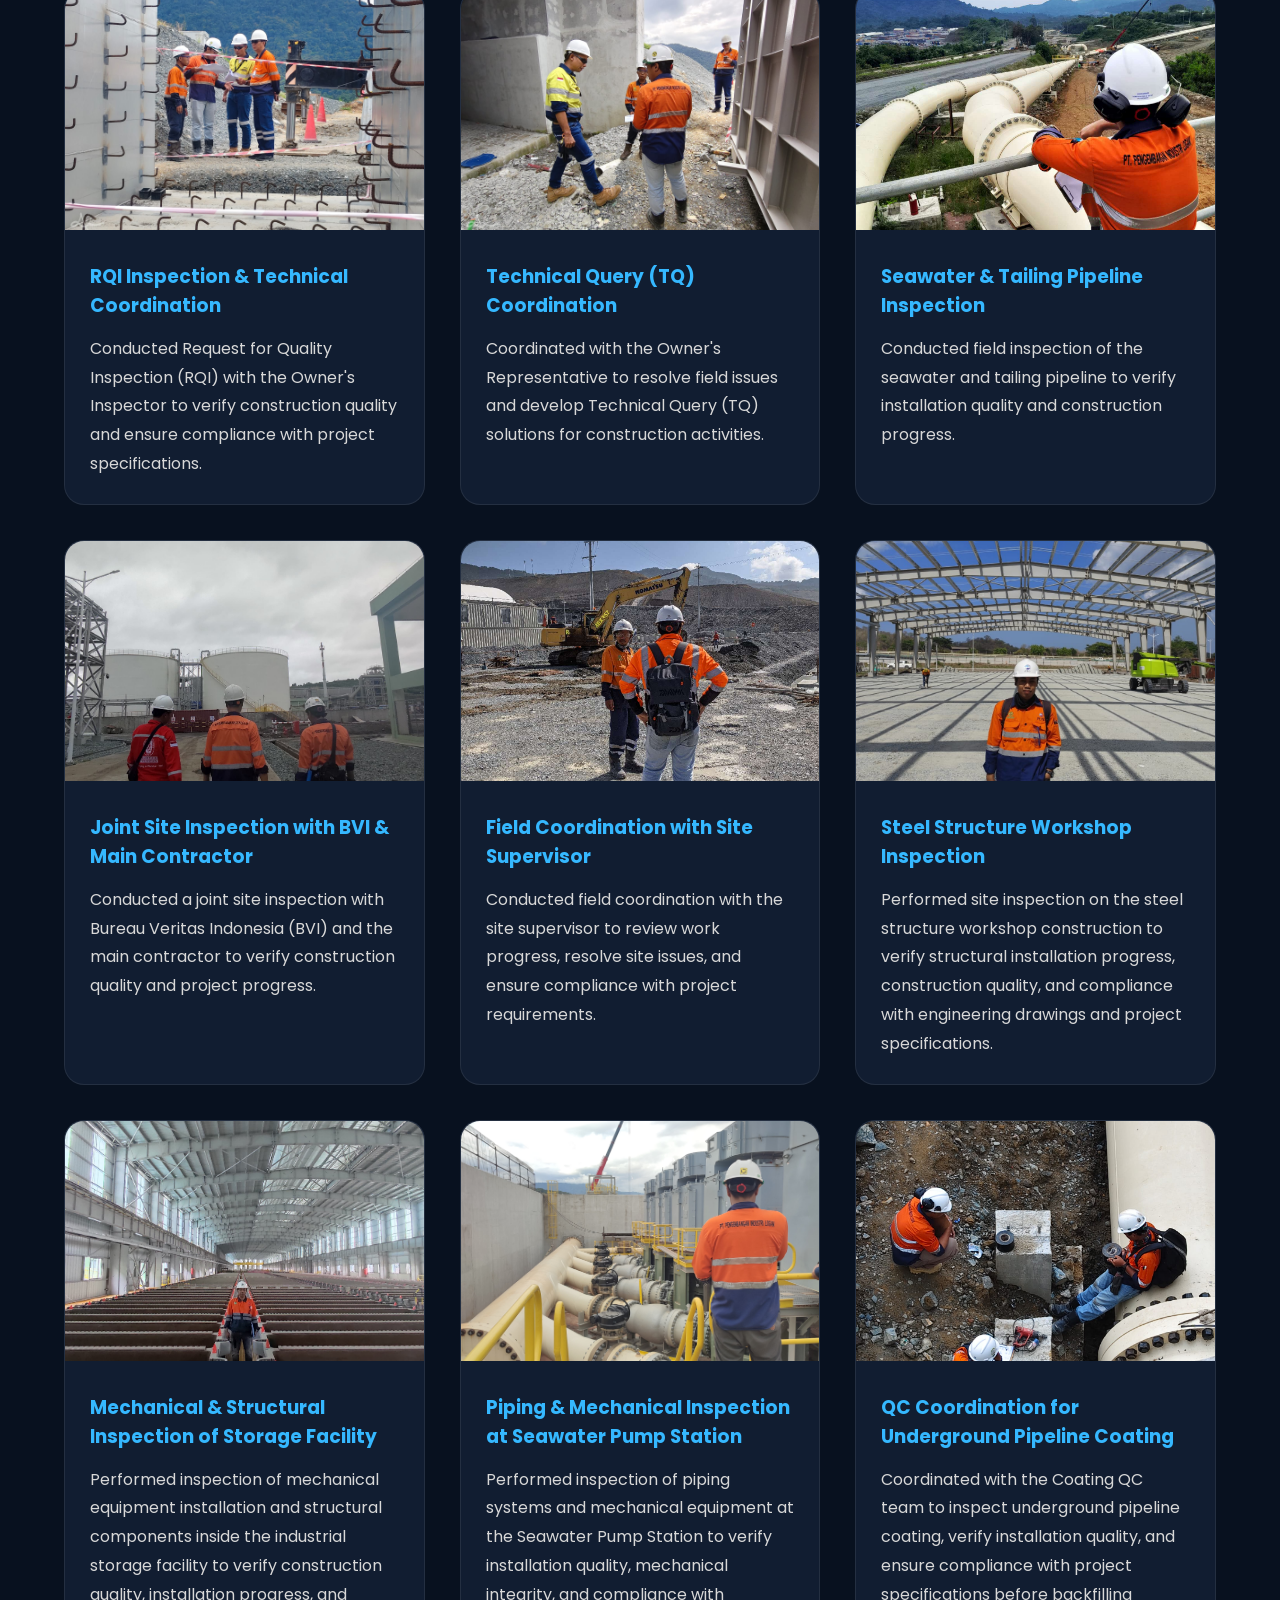
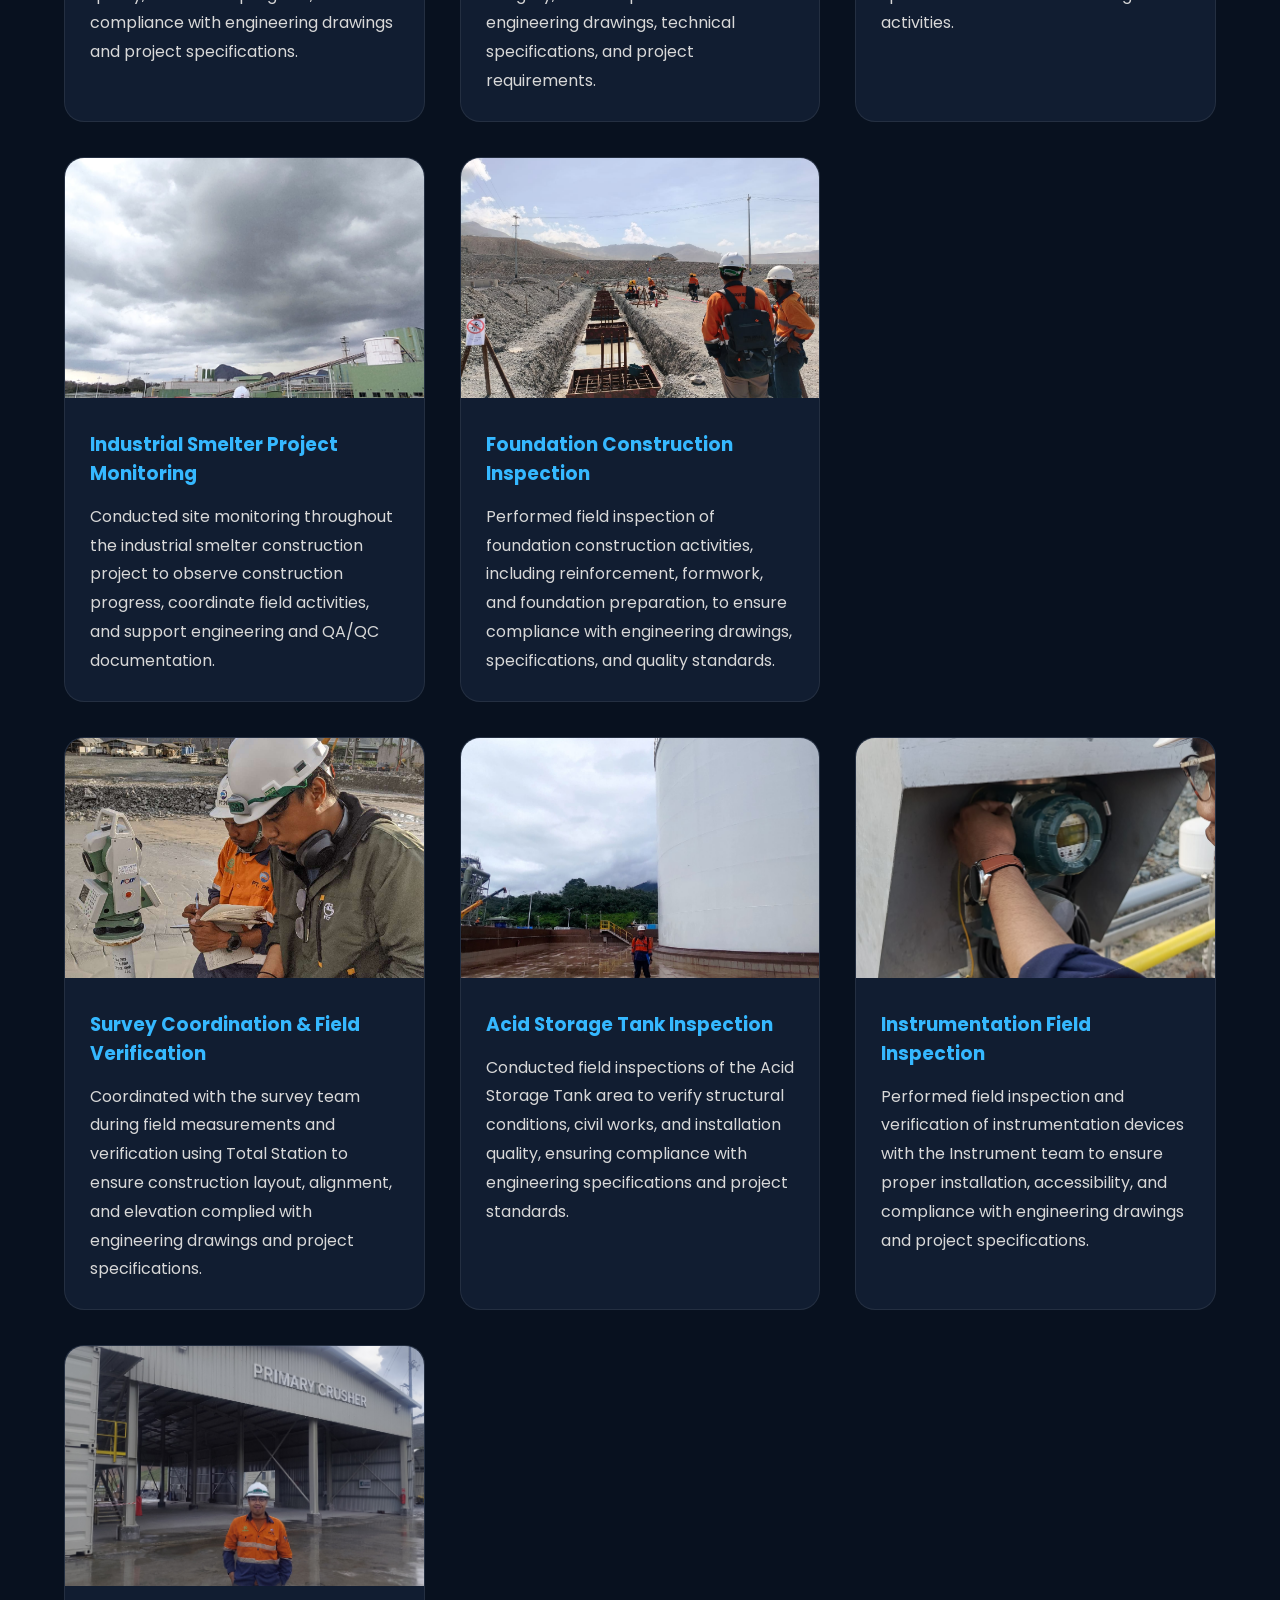
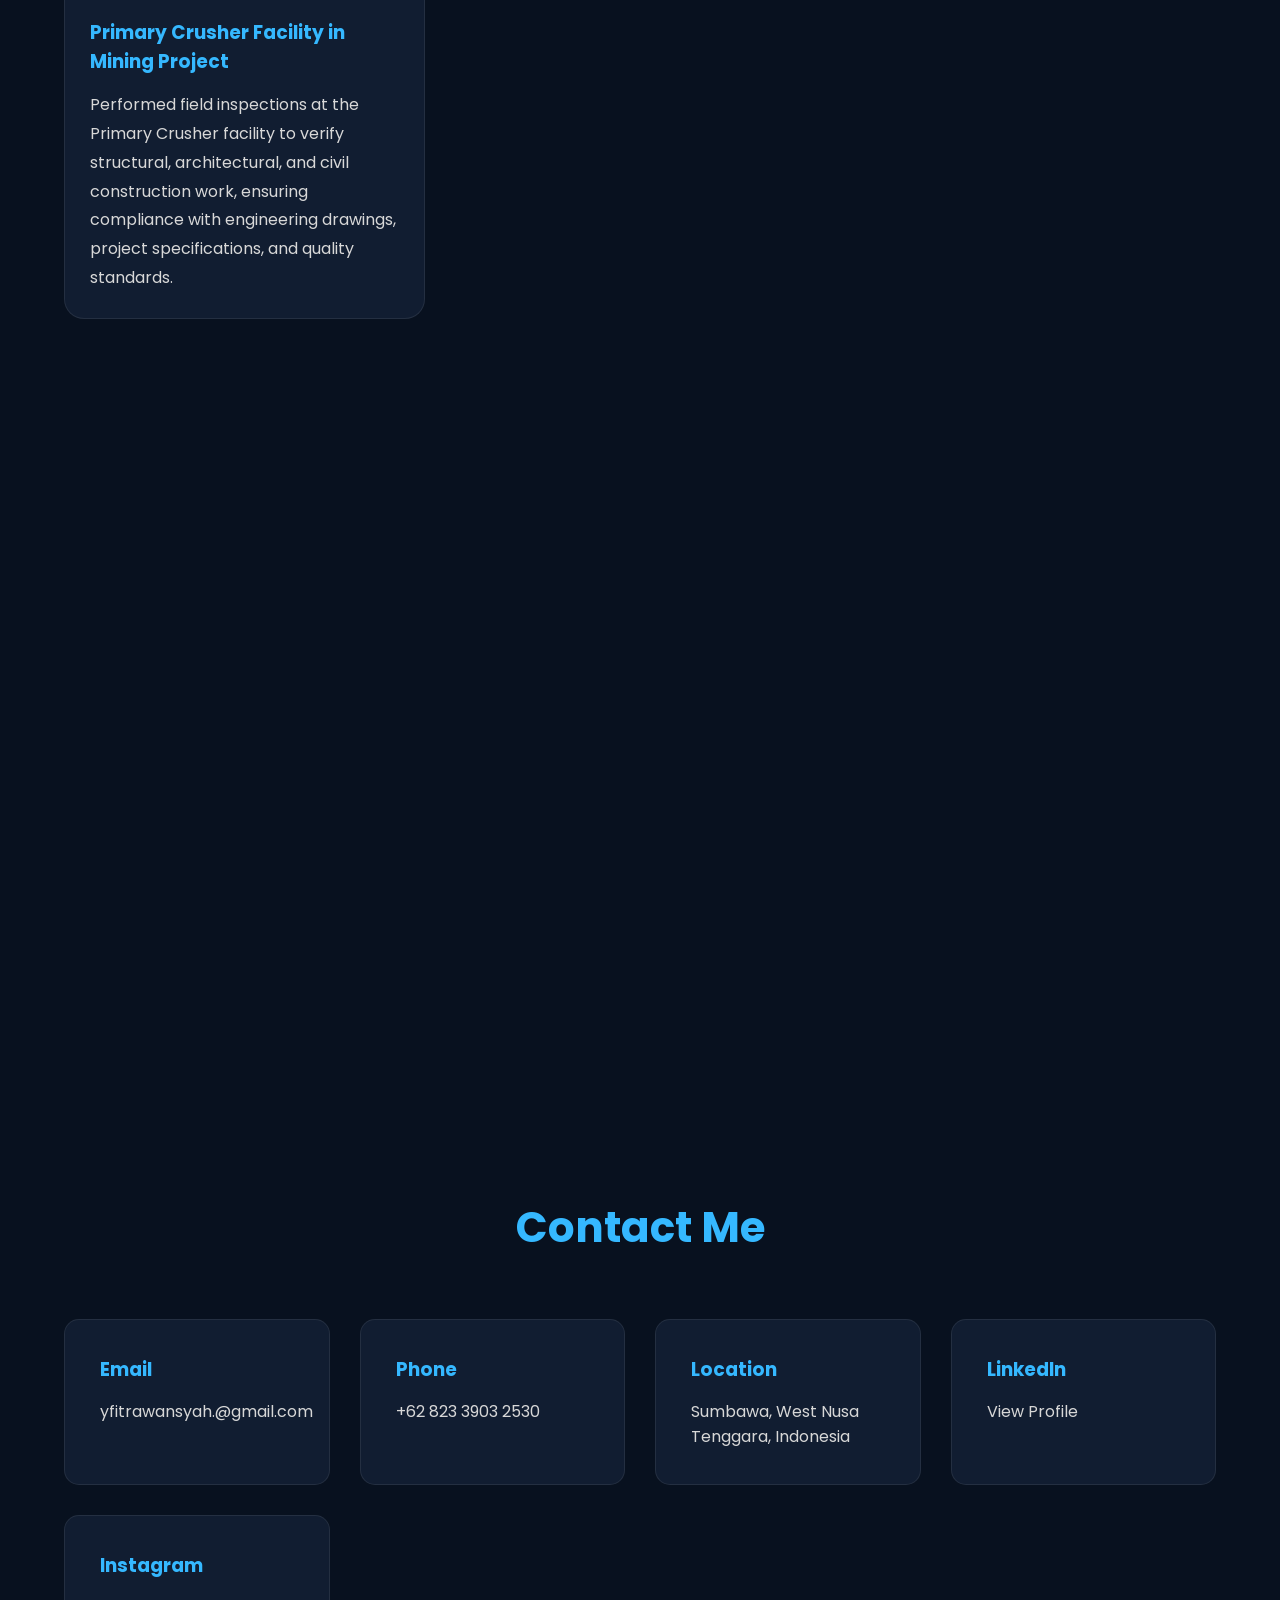
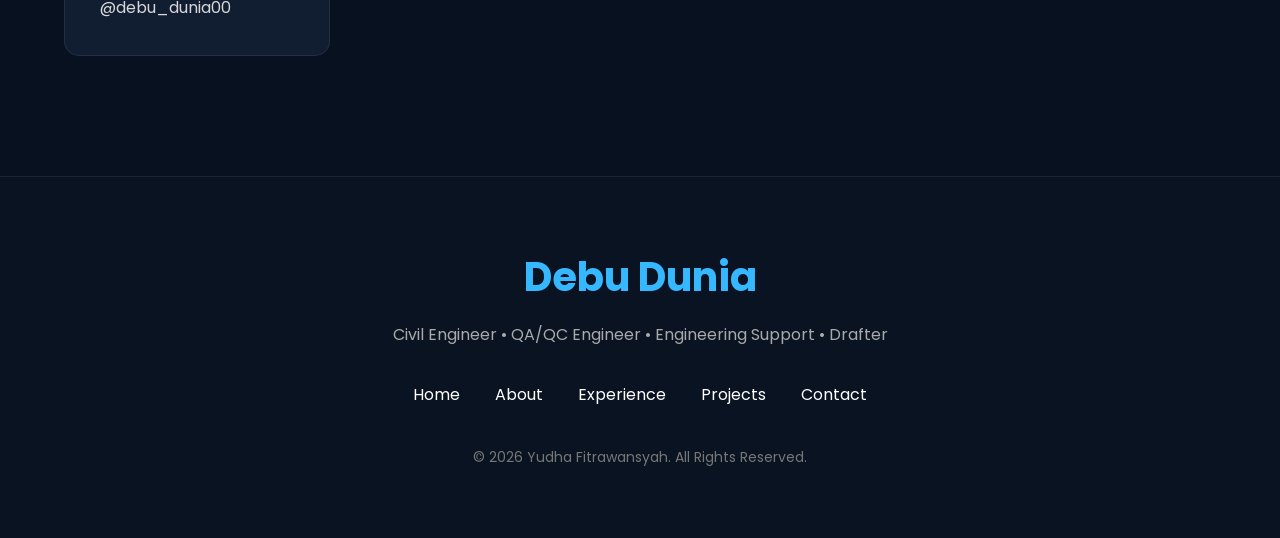
==== commit 5c08ab36: "Update index.html" ====
--- a/index.html
+++ b/index.html
@@ -473,18 +473,6 @@
             <h3>Survey Coordination & Field Verification</h3>
         <p>
             Coordinated with the survey team during field measurements and verification using Total Station to ensure construction layout, alignment, and elevation complied with engineering drawings and project specifications.
-        </p>
-        </div>
-    </div>
-
-    <div class="project-card">
-        <img src="assets/project14.jpg"
-         class="project-image"
-         alt="Project">
-        <div class="project-info">
-            <h3>As-Built Drawing Verification</h3>
-        <p>
-            Performed on-site verification of as-built drawings with the Owner's Inspector and construction team to ensure installed work accurately reflected field conditions and complied with approved engineering documentation.
         </p>
         </div>
     </div>
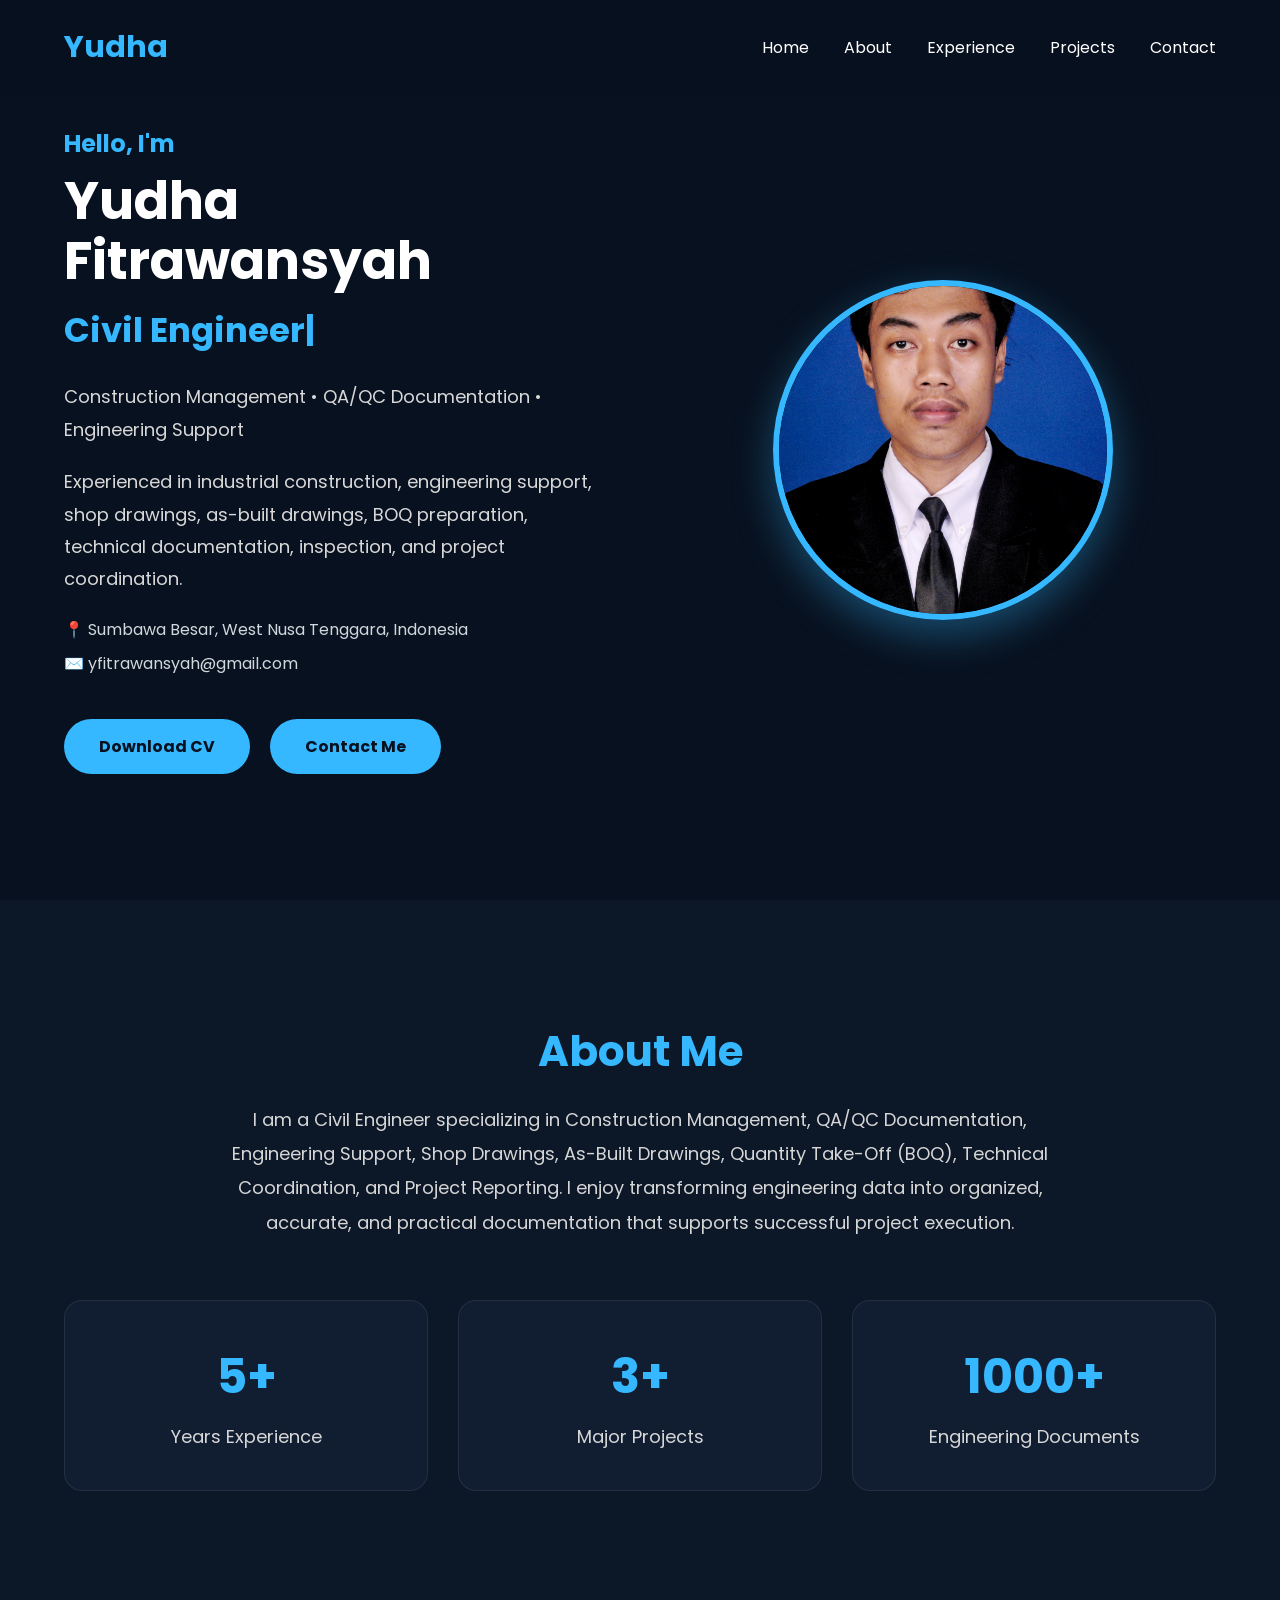
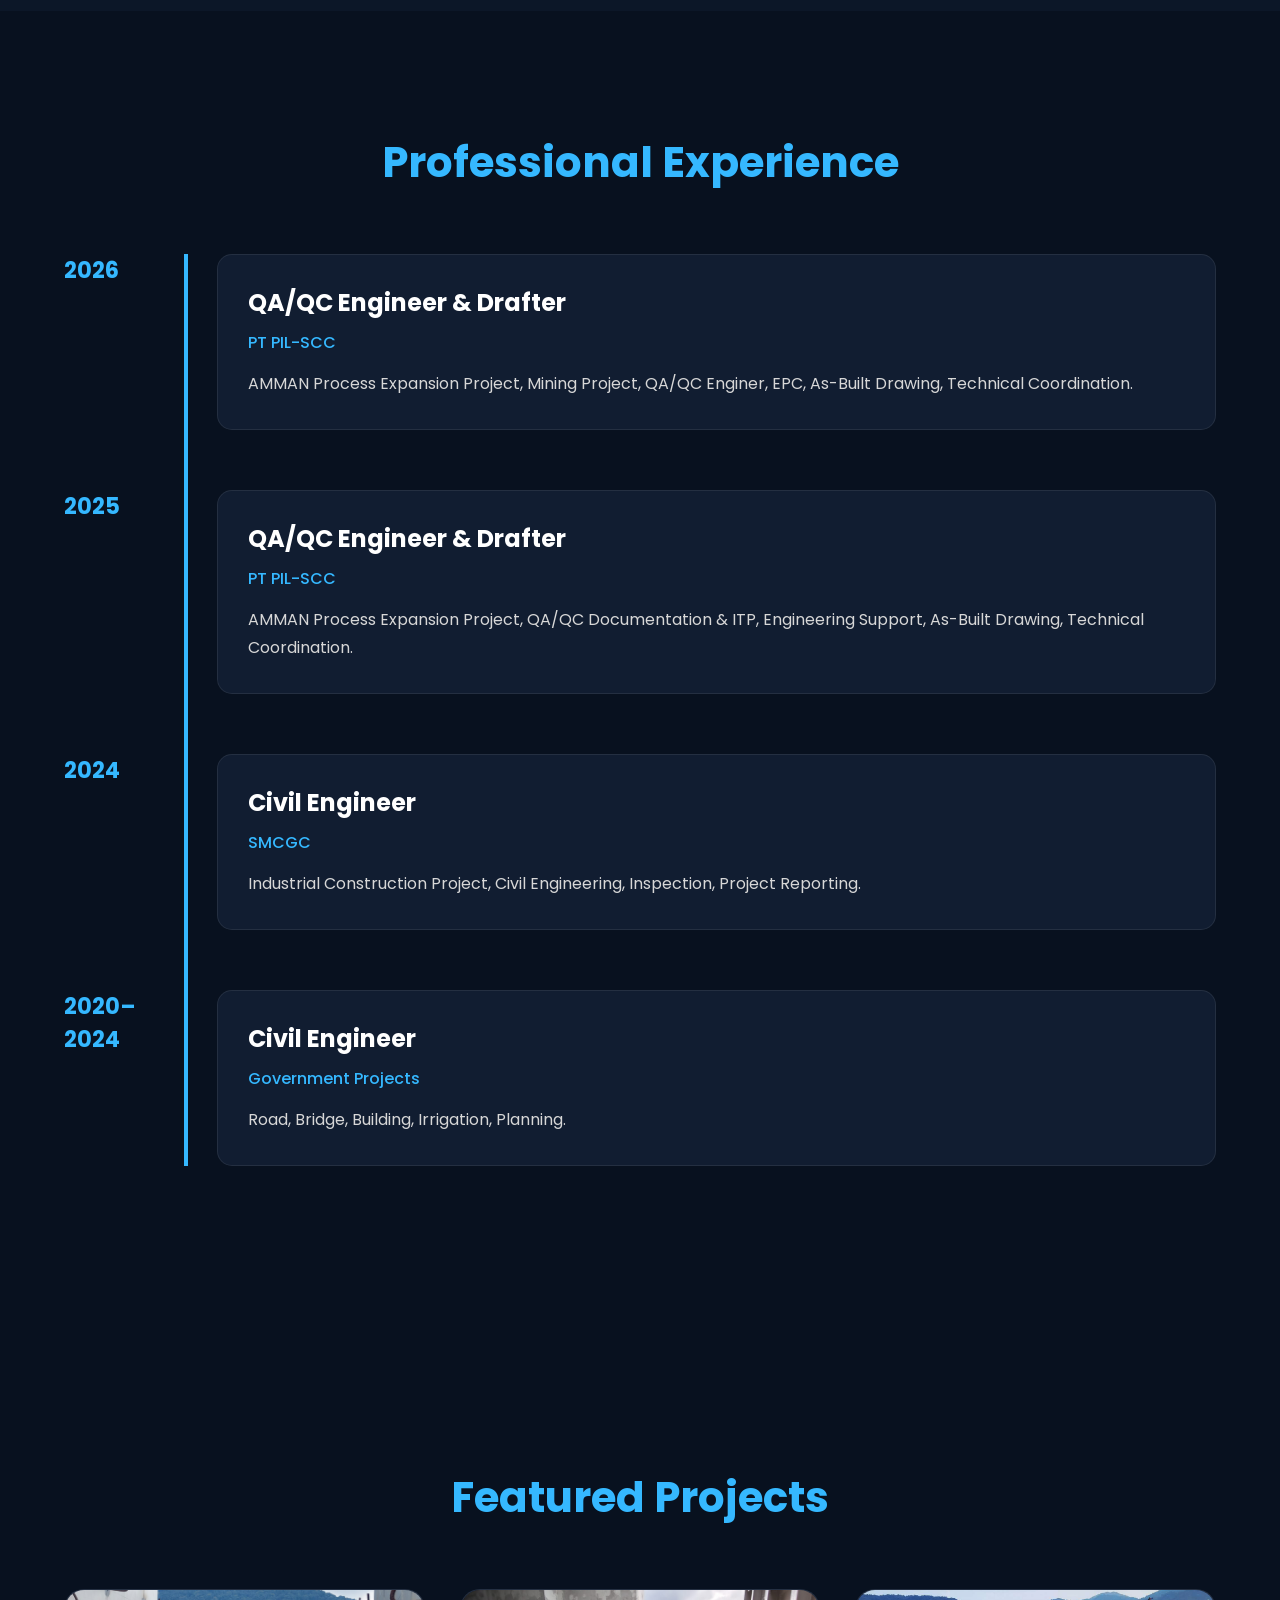
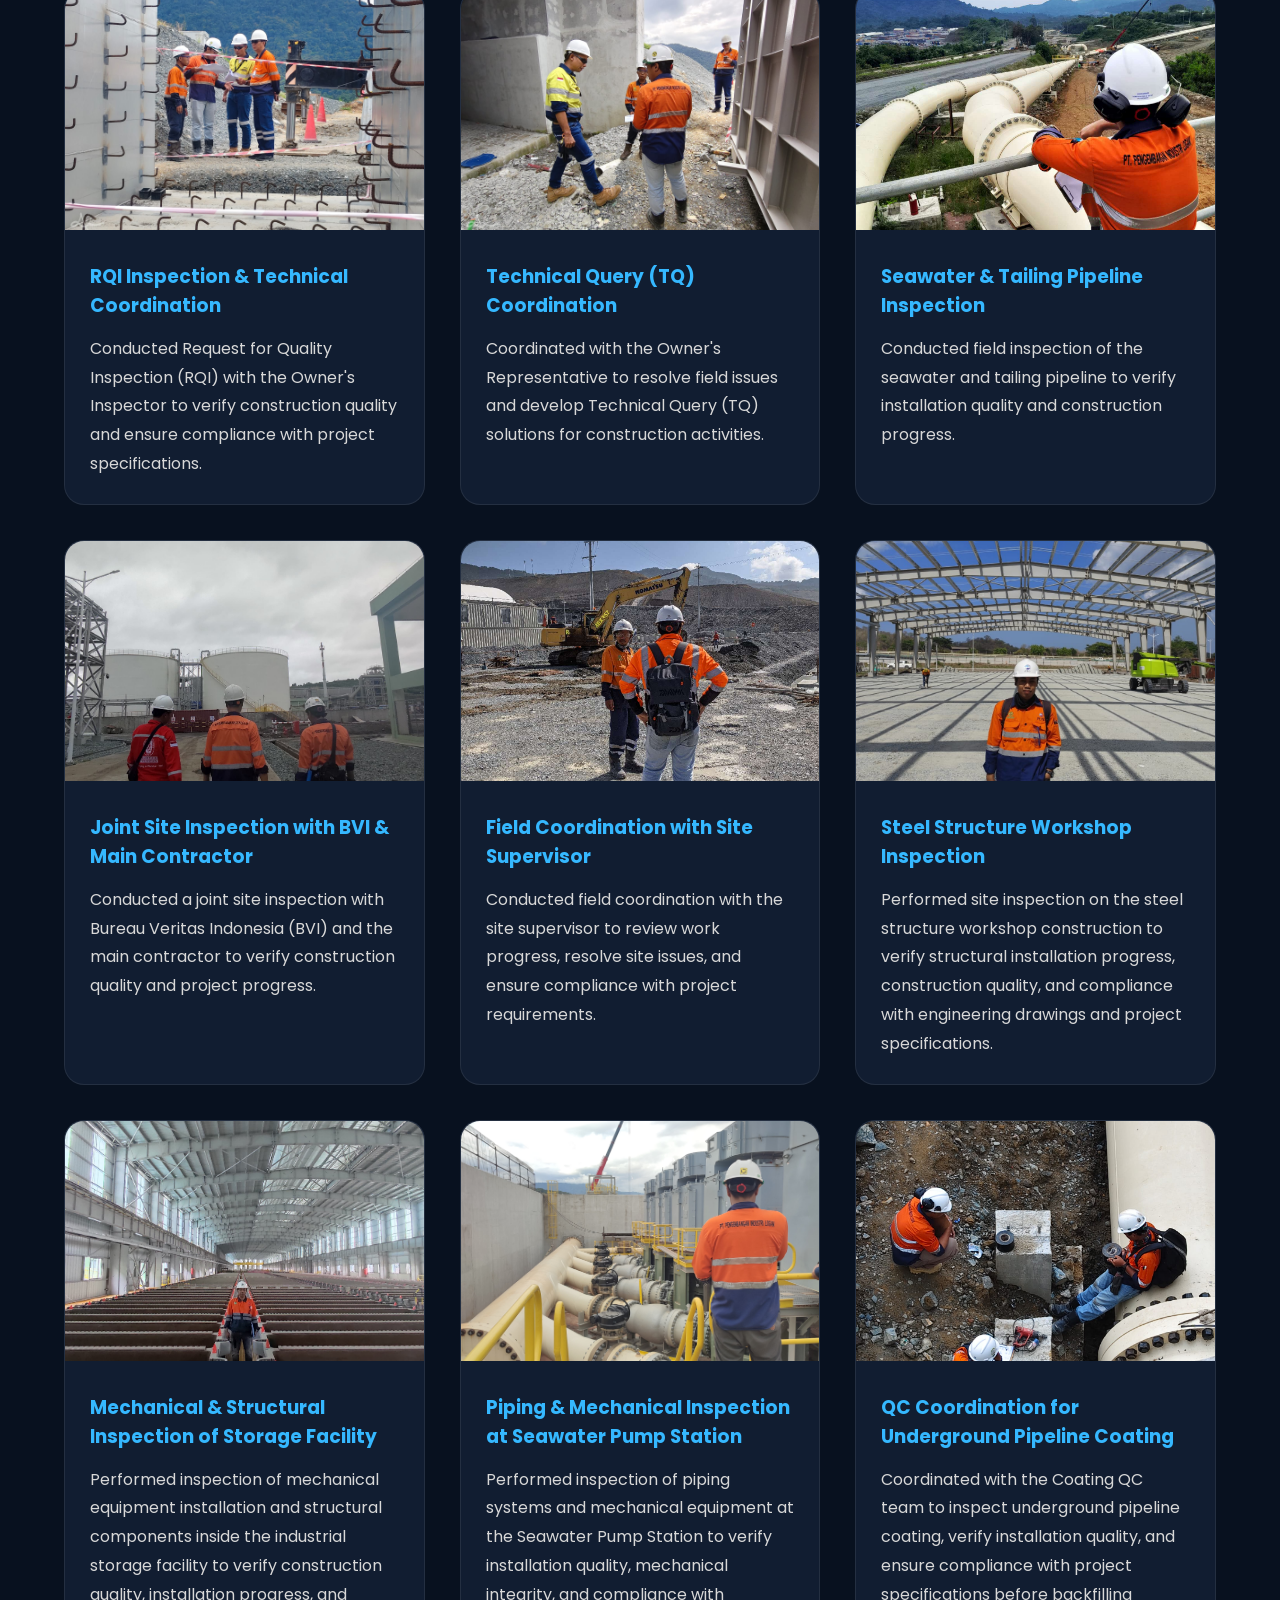
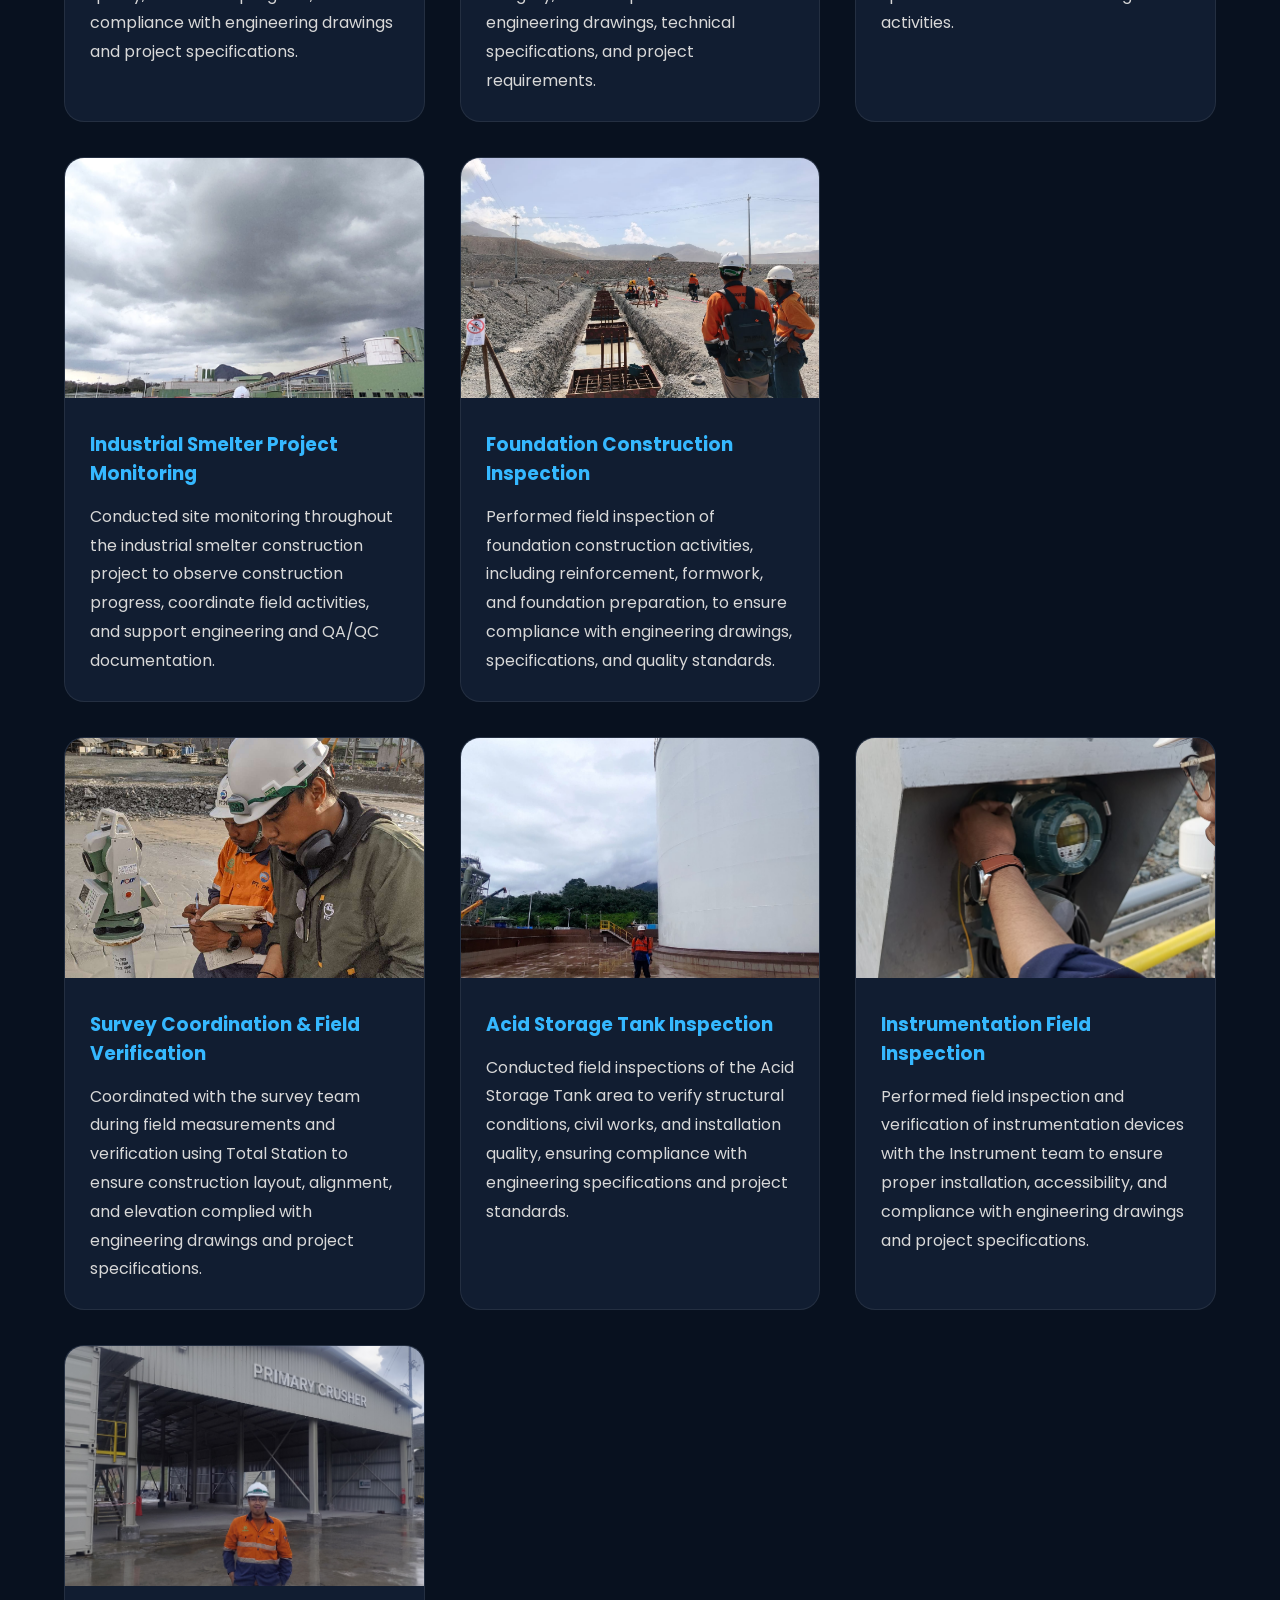
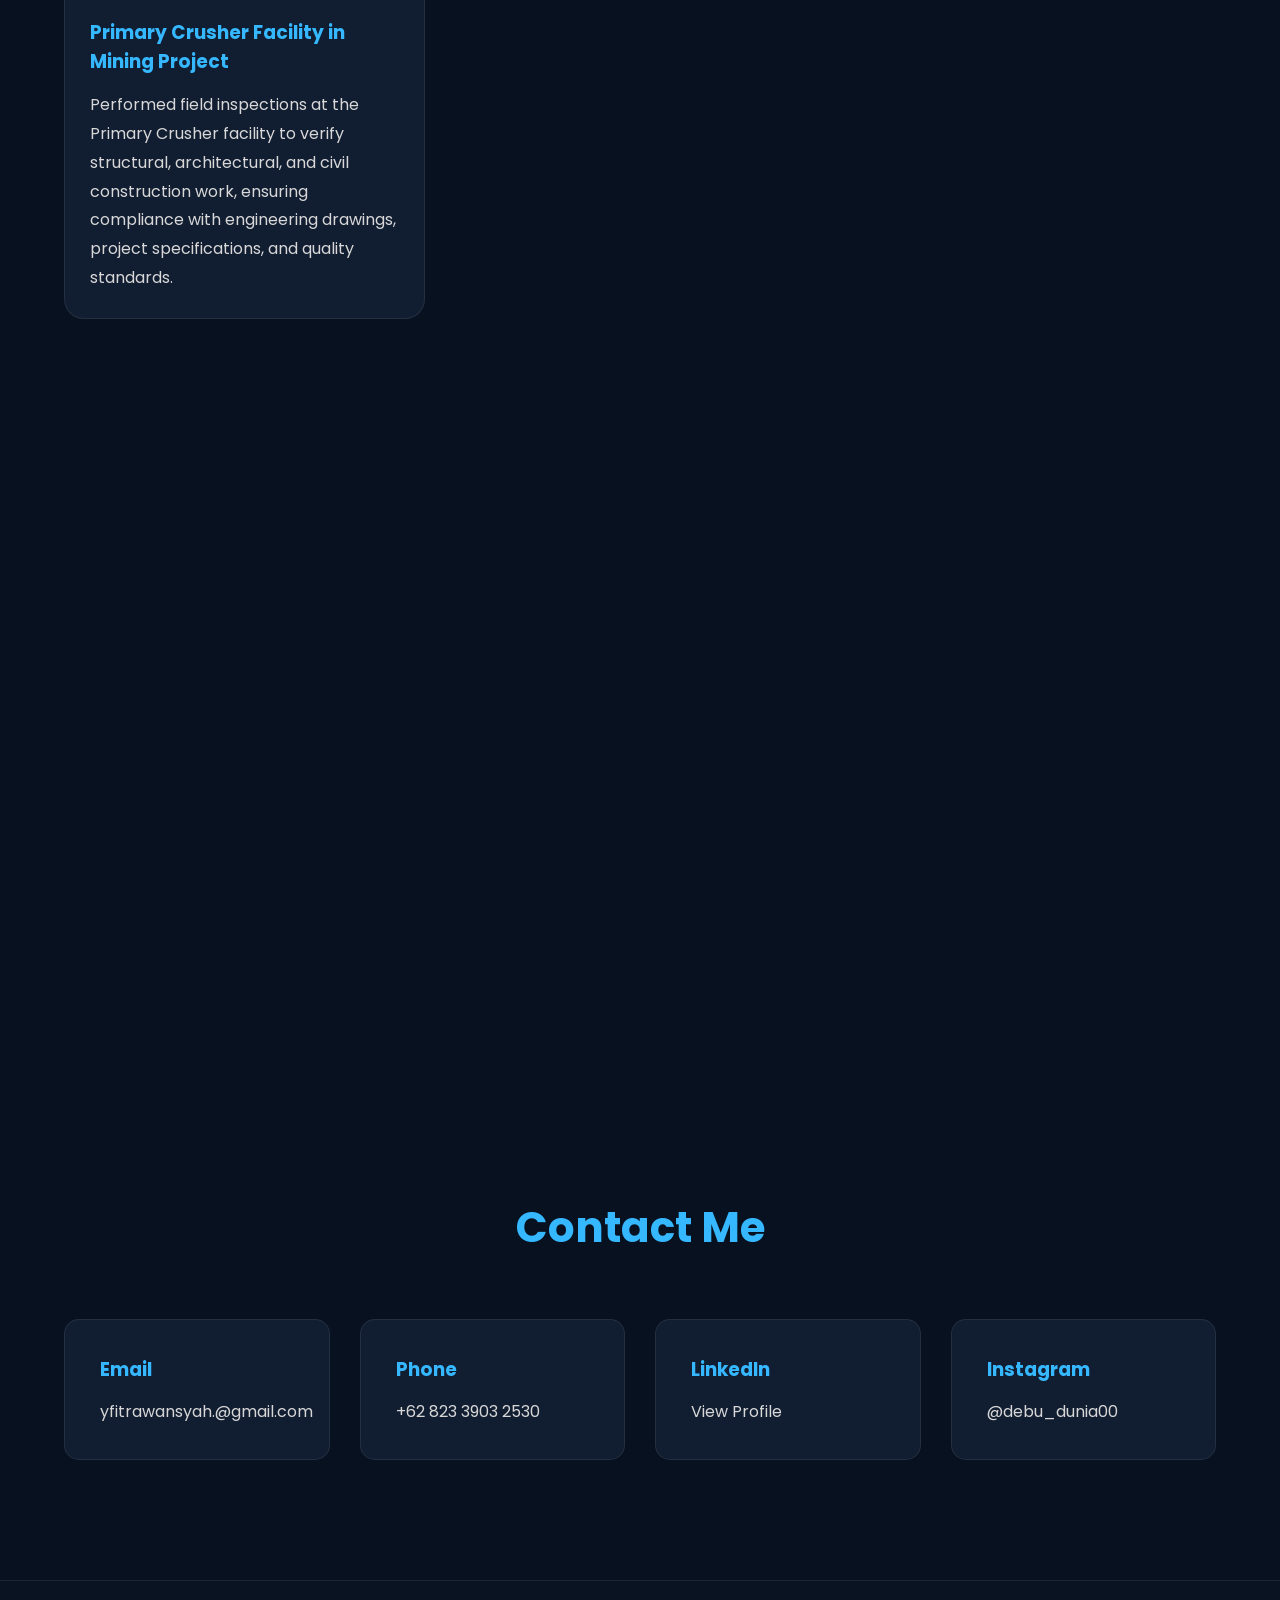
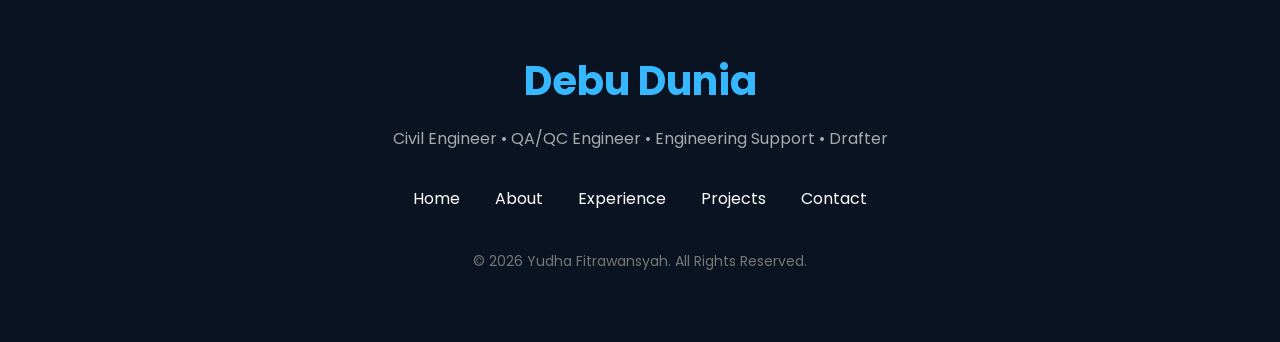
==== commit 71ea5343: "Update index.html" ====
--- a/index.html
+++ b/index.html
@@ -598,11 +598,6 @@
             <div class="contact-item">
                 <h3>Phone</h3>
                 <p>+62 823 3903 2530</p>
-            </div>
-
-            <div class="contact-item">
-                <h3>Location</h3>
-                <p>Sumbawa, West Nusa Tenggara, Indonesia</p>
             </div>
 
             <div class="contact-item">
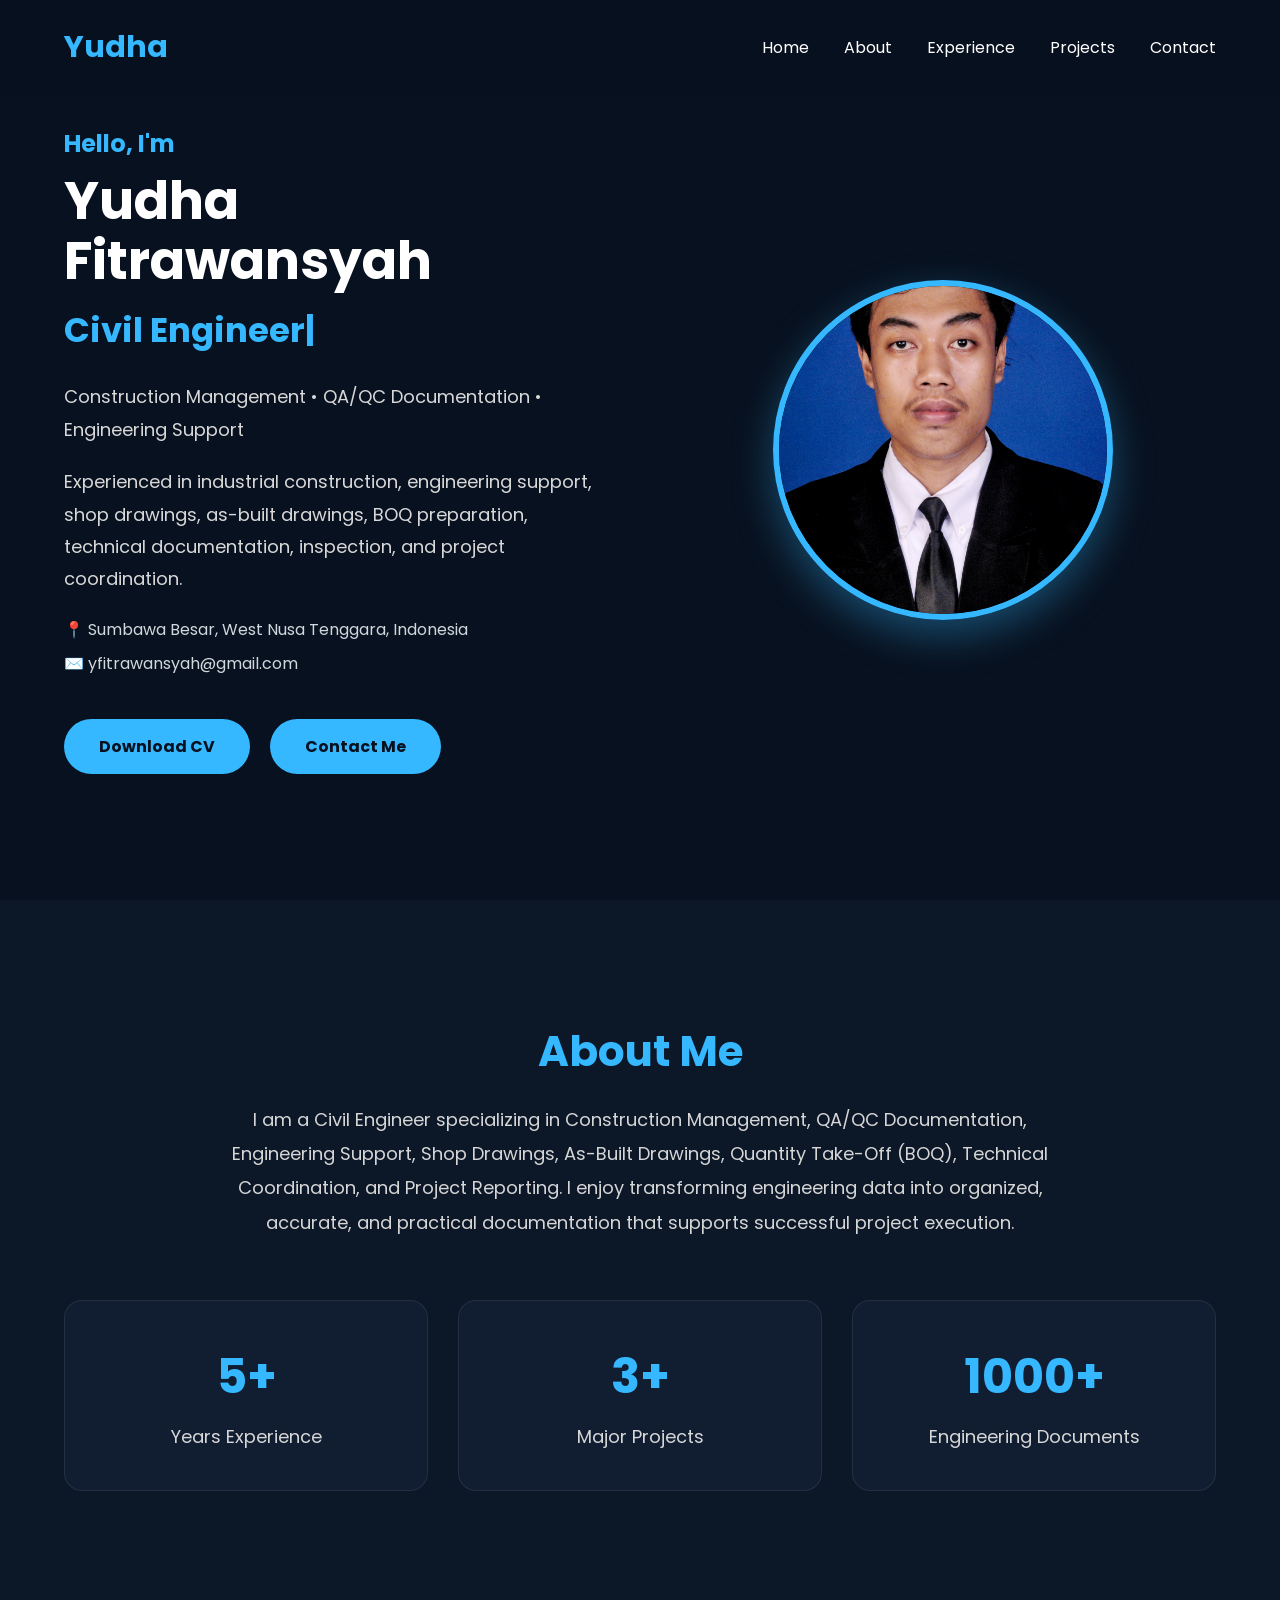
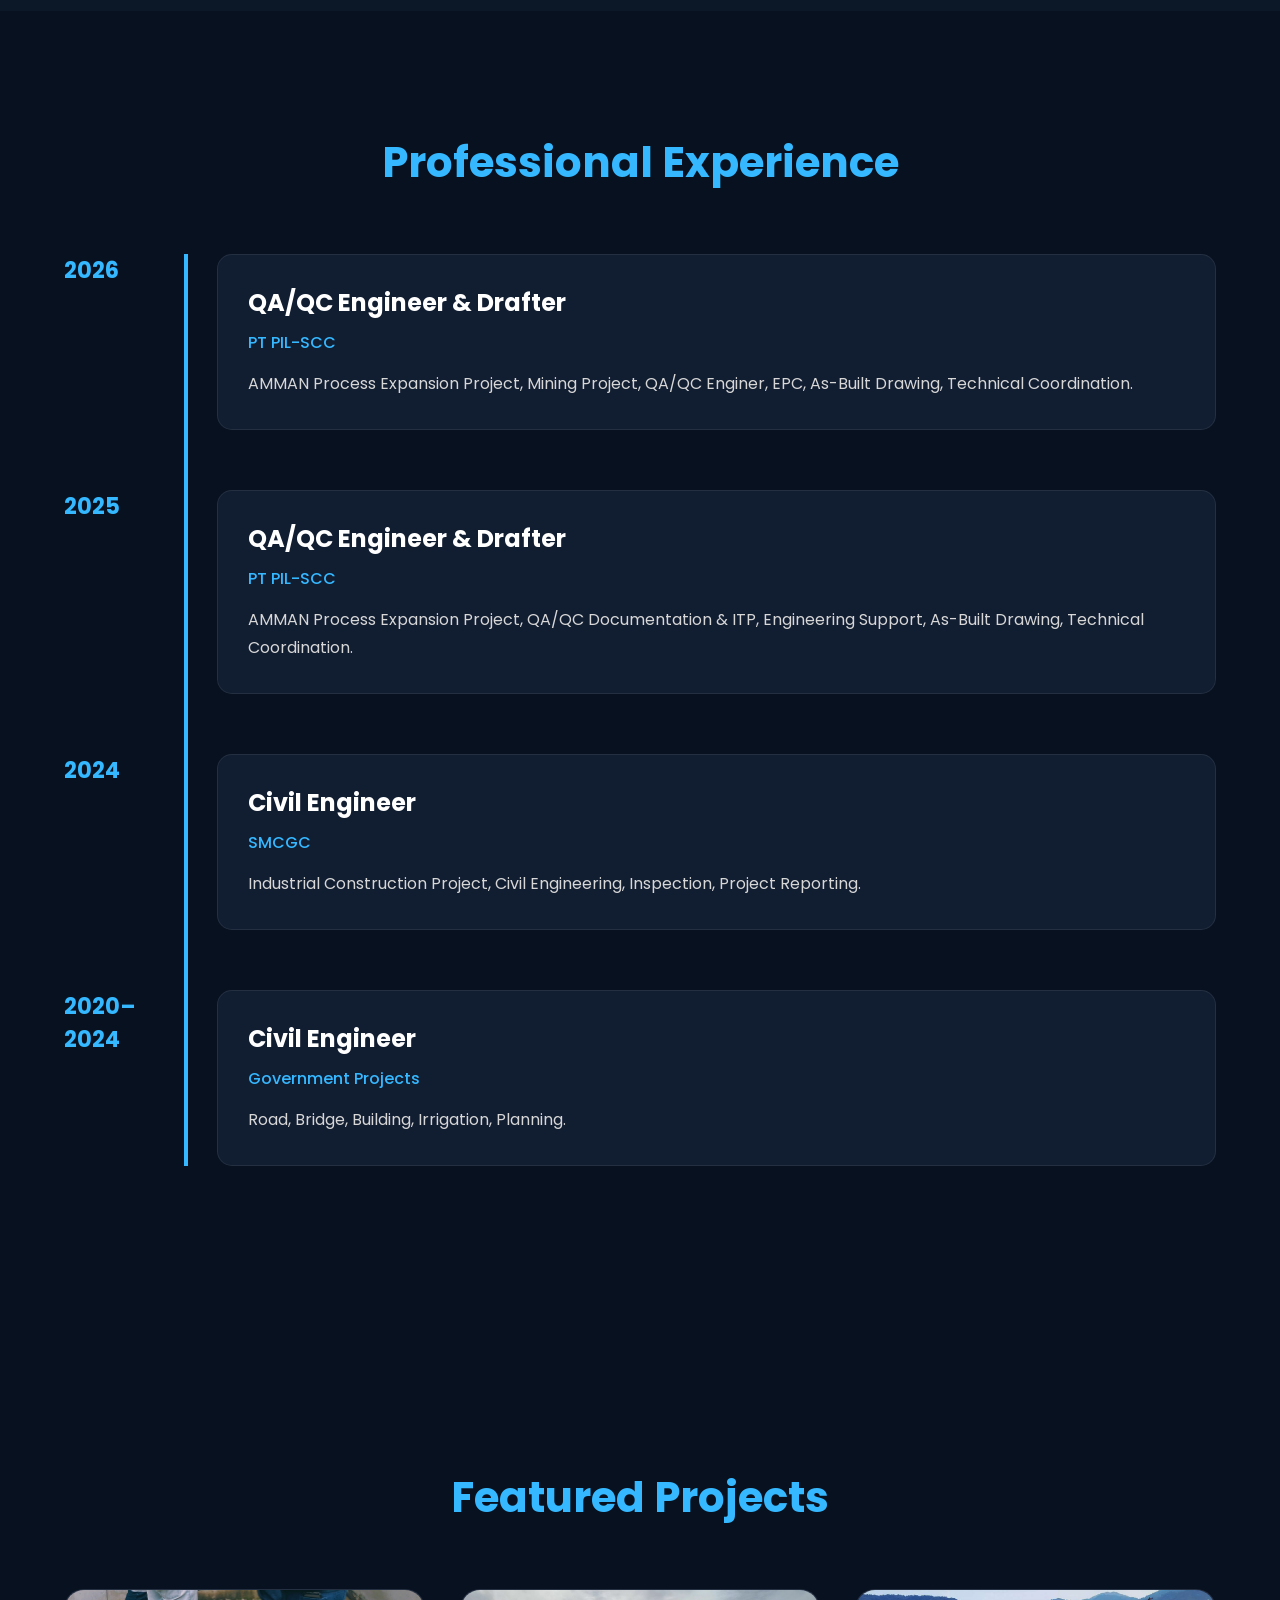
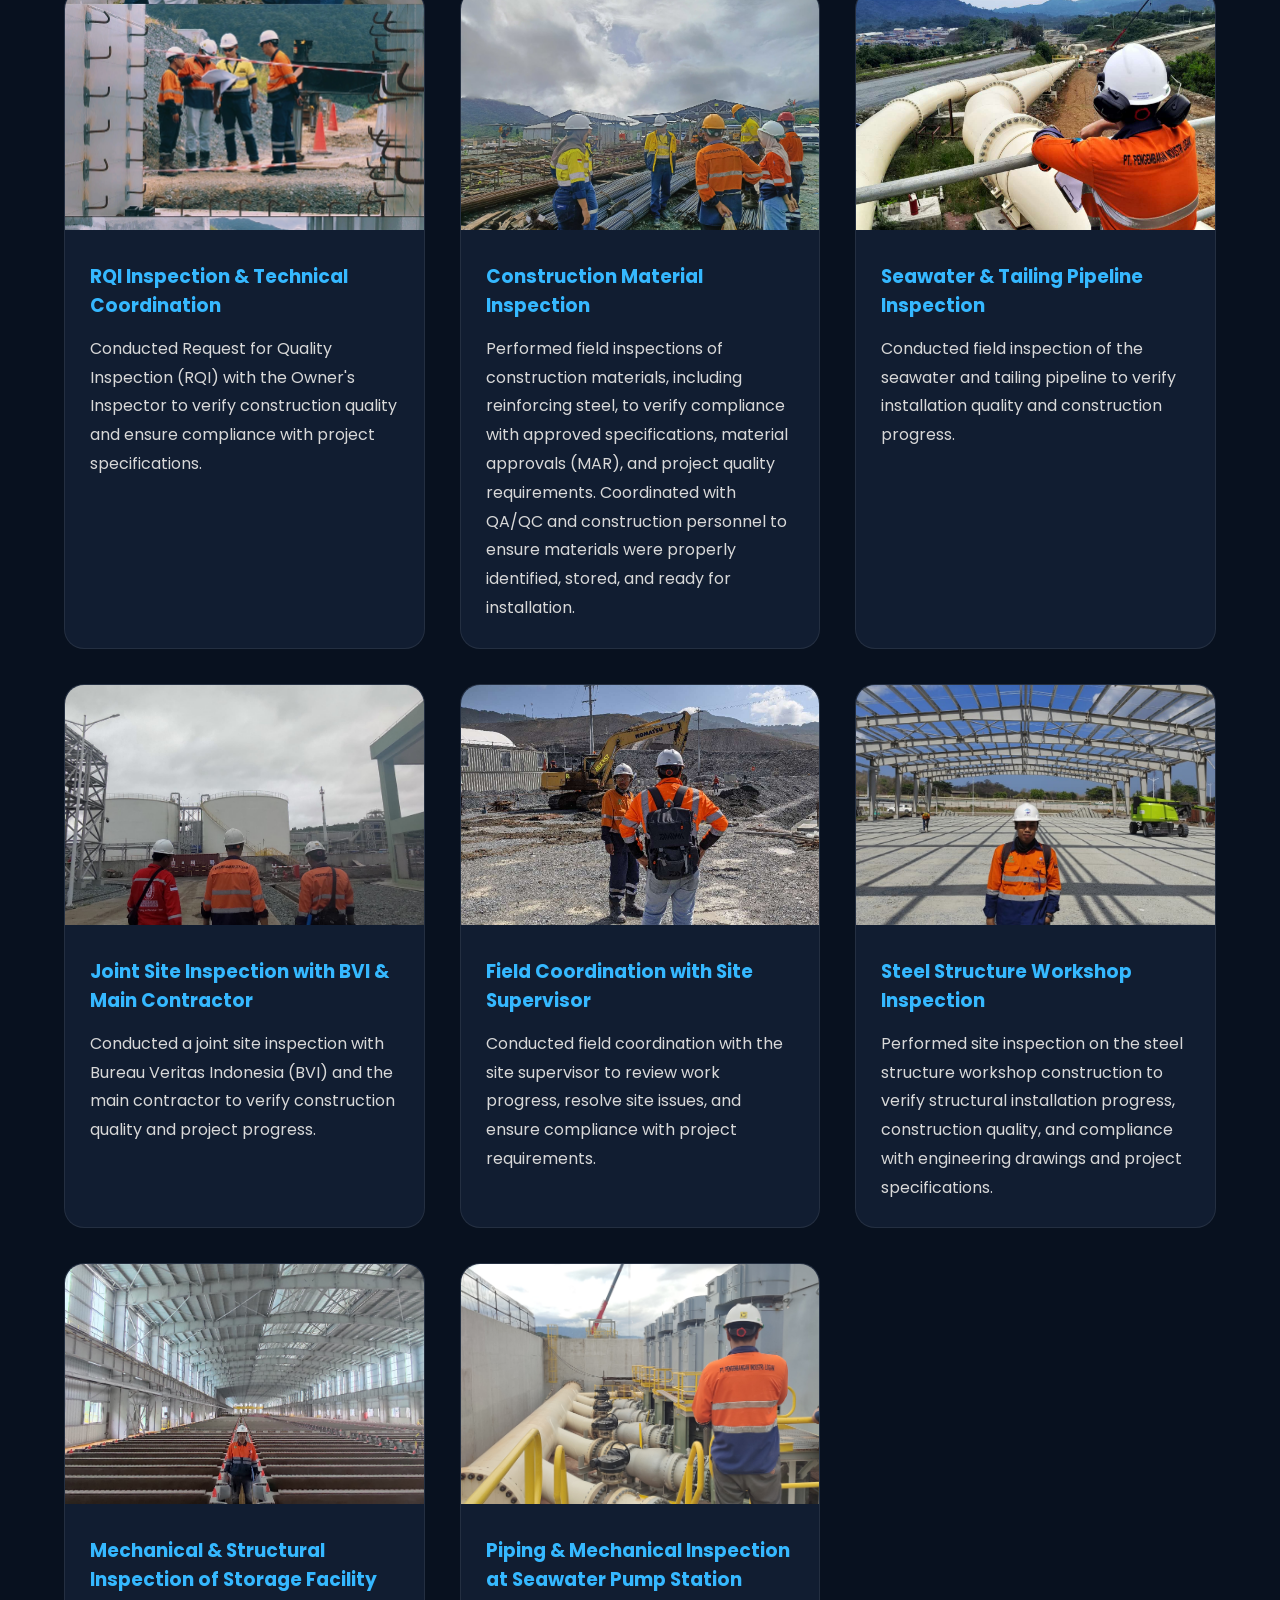
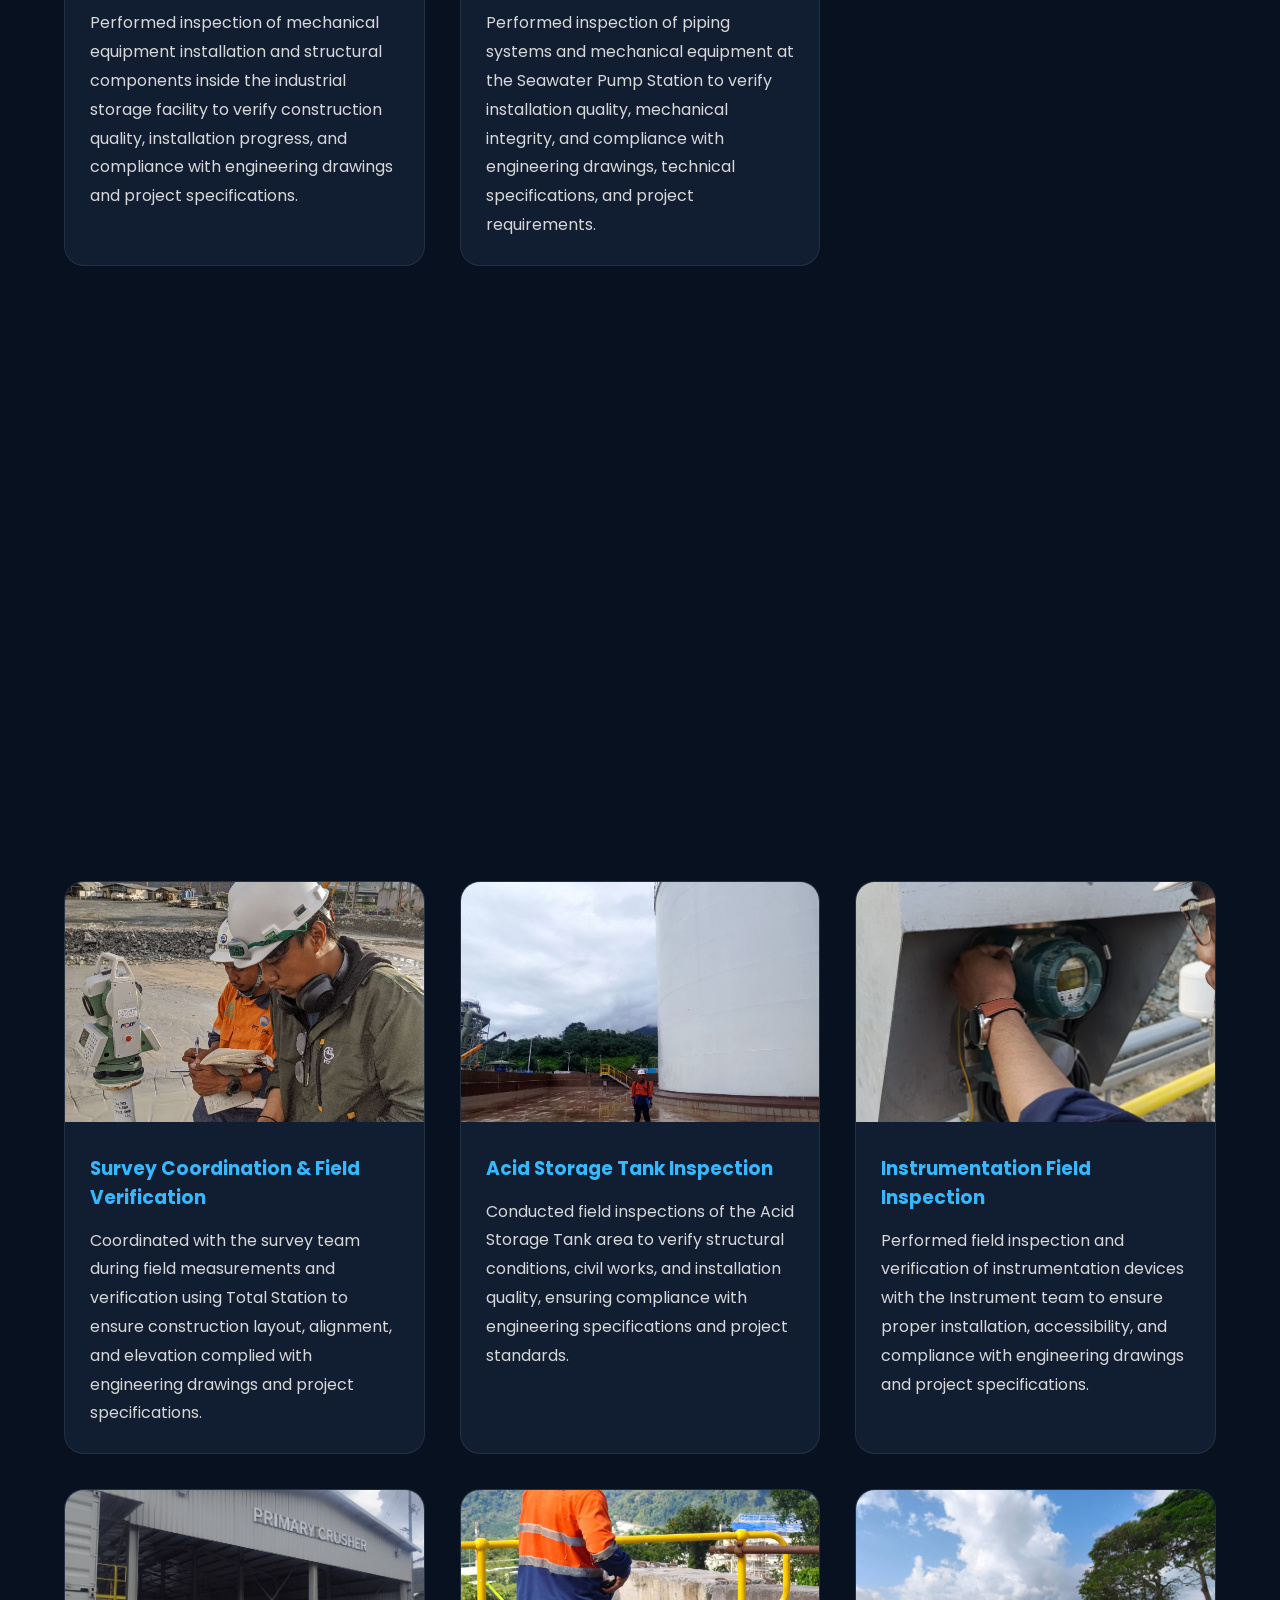
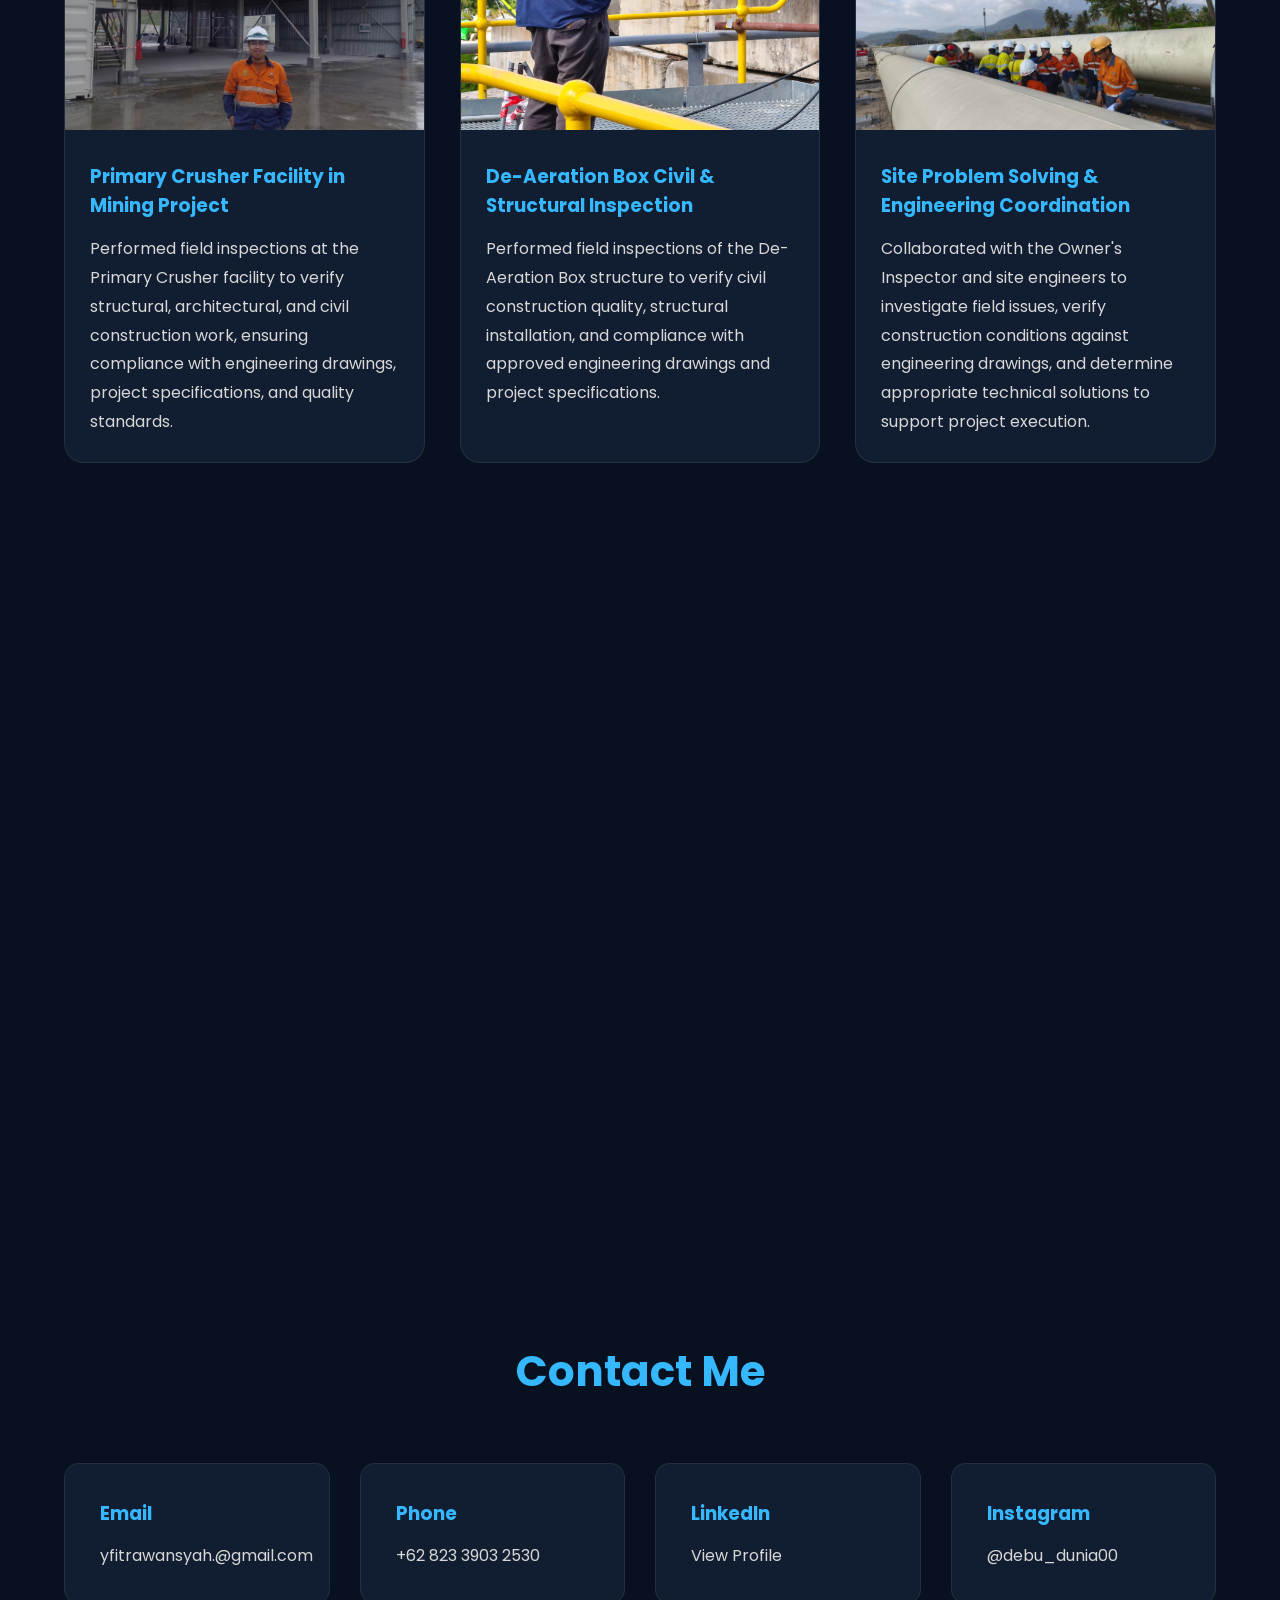
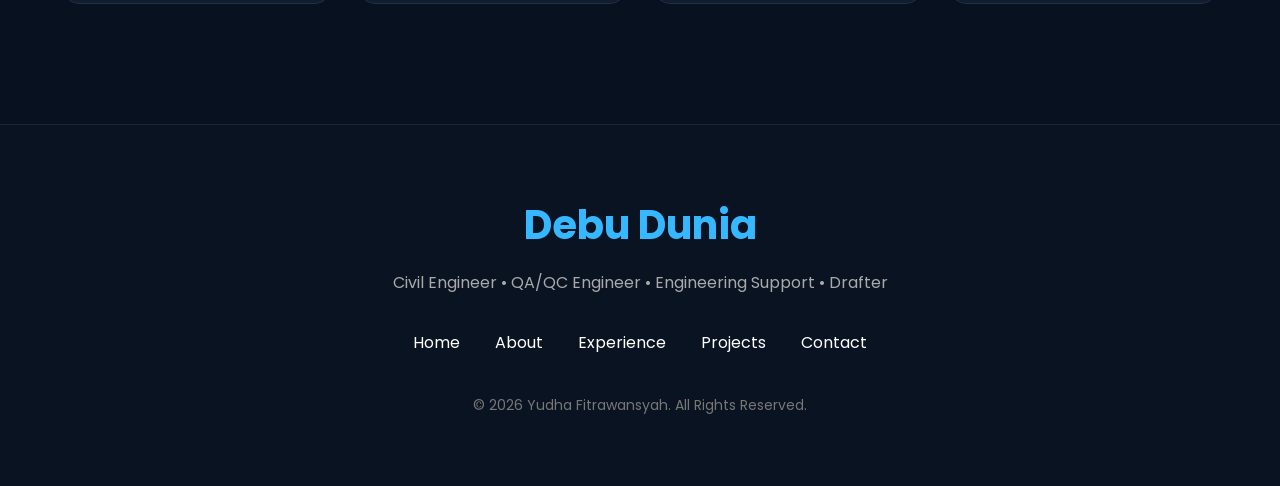
==== commit 29afeed2: "Update index.html" ====
--- a/index.html
+++ b/index.html
@@ -342,9 +342,9 @@
          class="project-image"
          alt="Project">
         <div class="project-info">
-            <h3>Technical Query (TQ) Coordination</h3>
-        <p>
-            Coordinated with the Owner's Representative to resolve field issues and develop Technical Query (TQ) solutions for construction activities.
+            <h3>Construction Material Inspection</h3>
+        <p>
+            Performed field inspections of construction materials, including reinforcing steel, to verify compliance with approved specifications, material approvals (MAR), and project quality requirements. Coordinated with QA/QC and construction personnel to ensure materials were properly identified, stored, and ready for installation.
         </p>
         </div>
     </div>
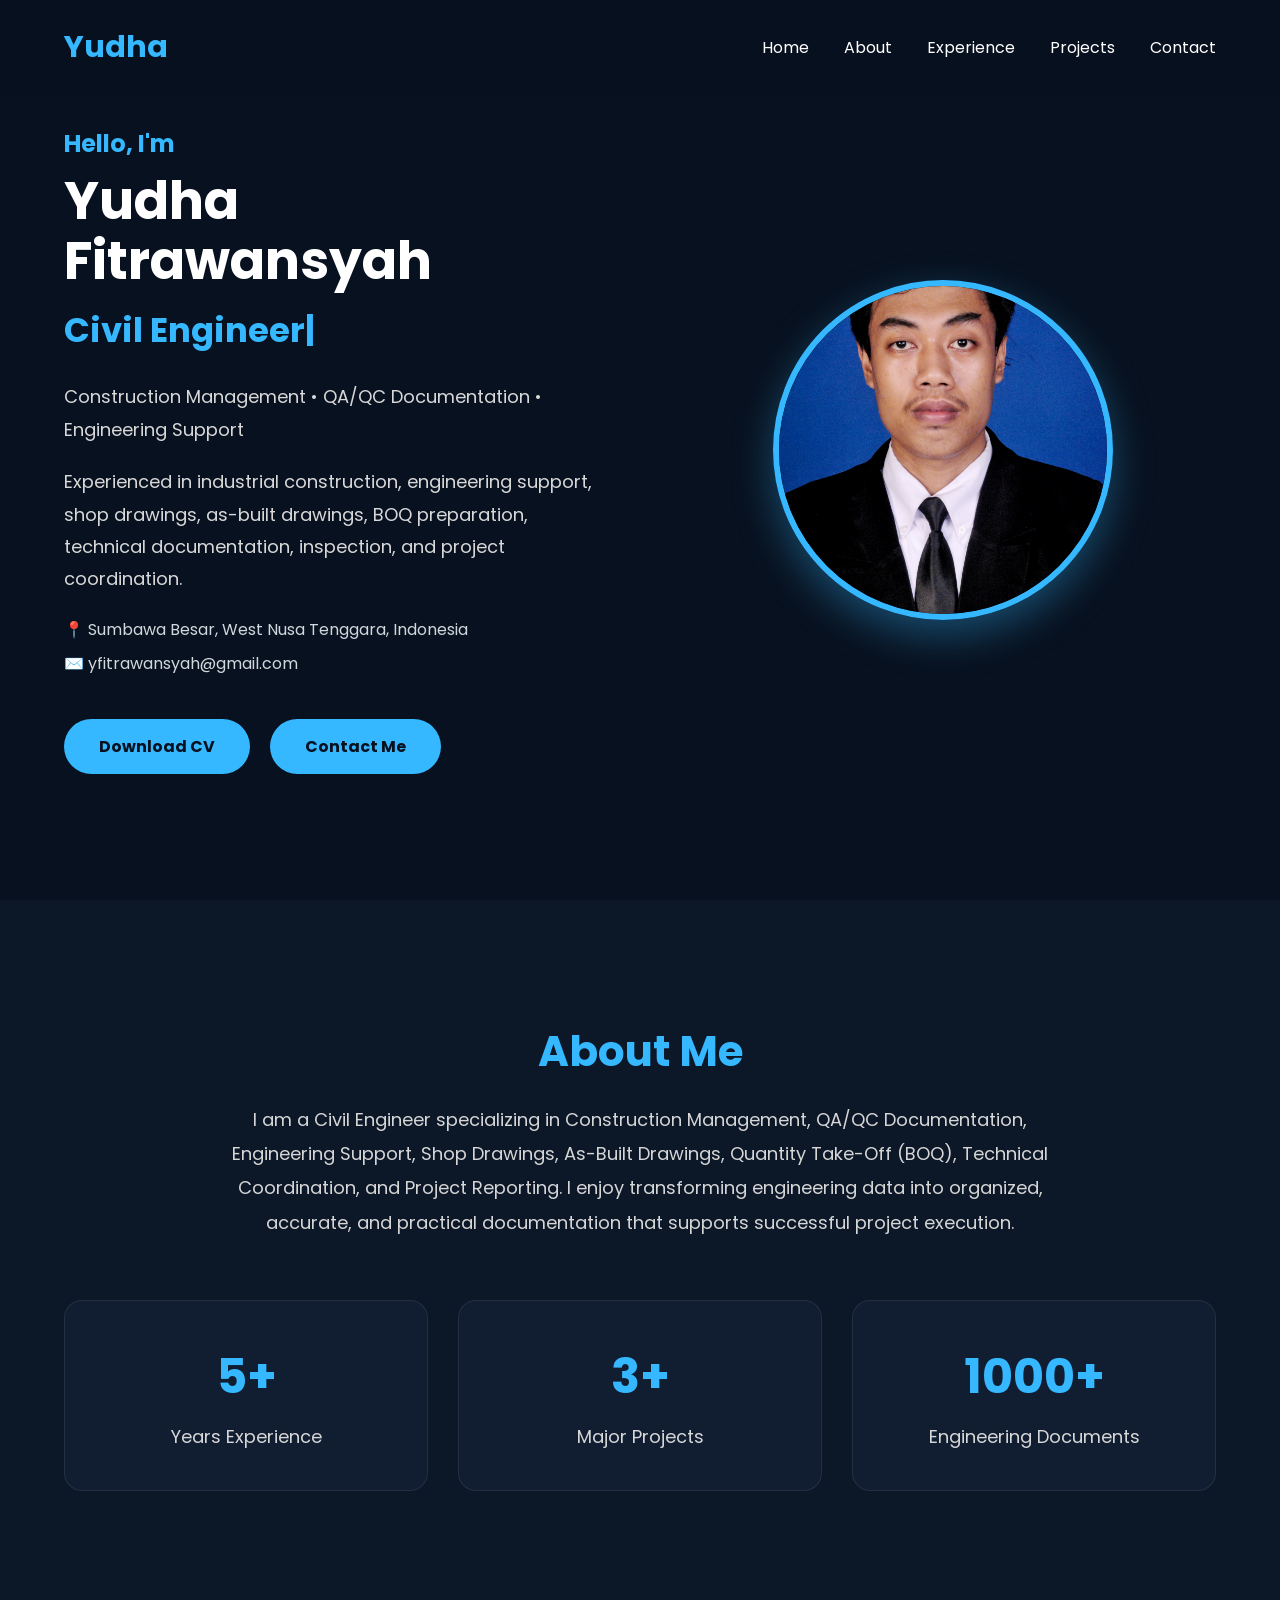
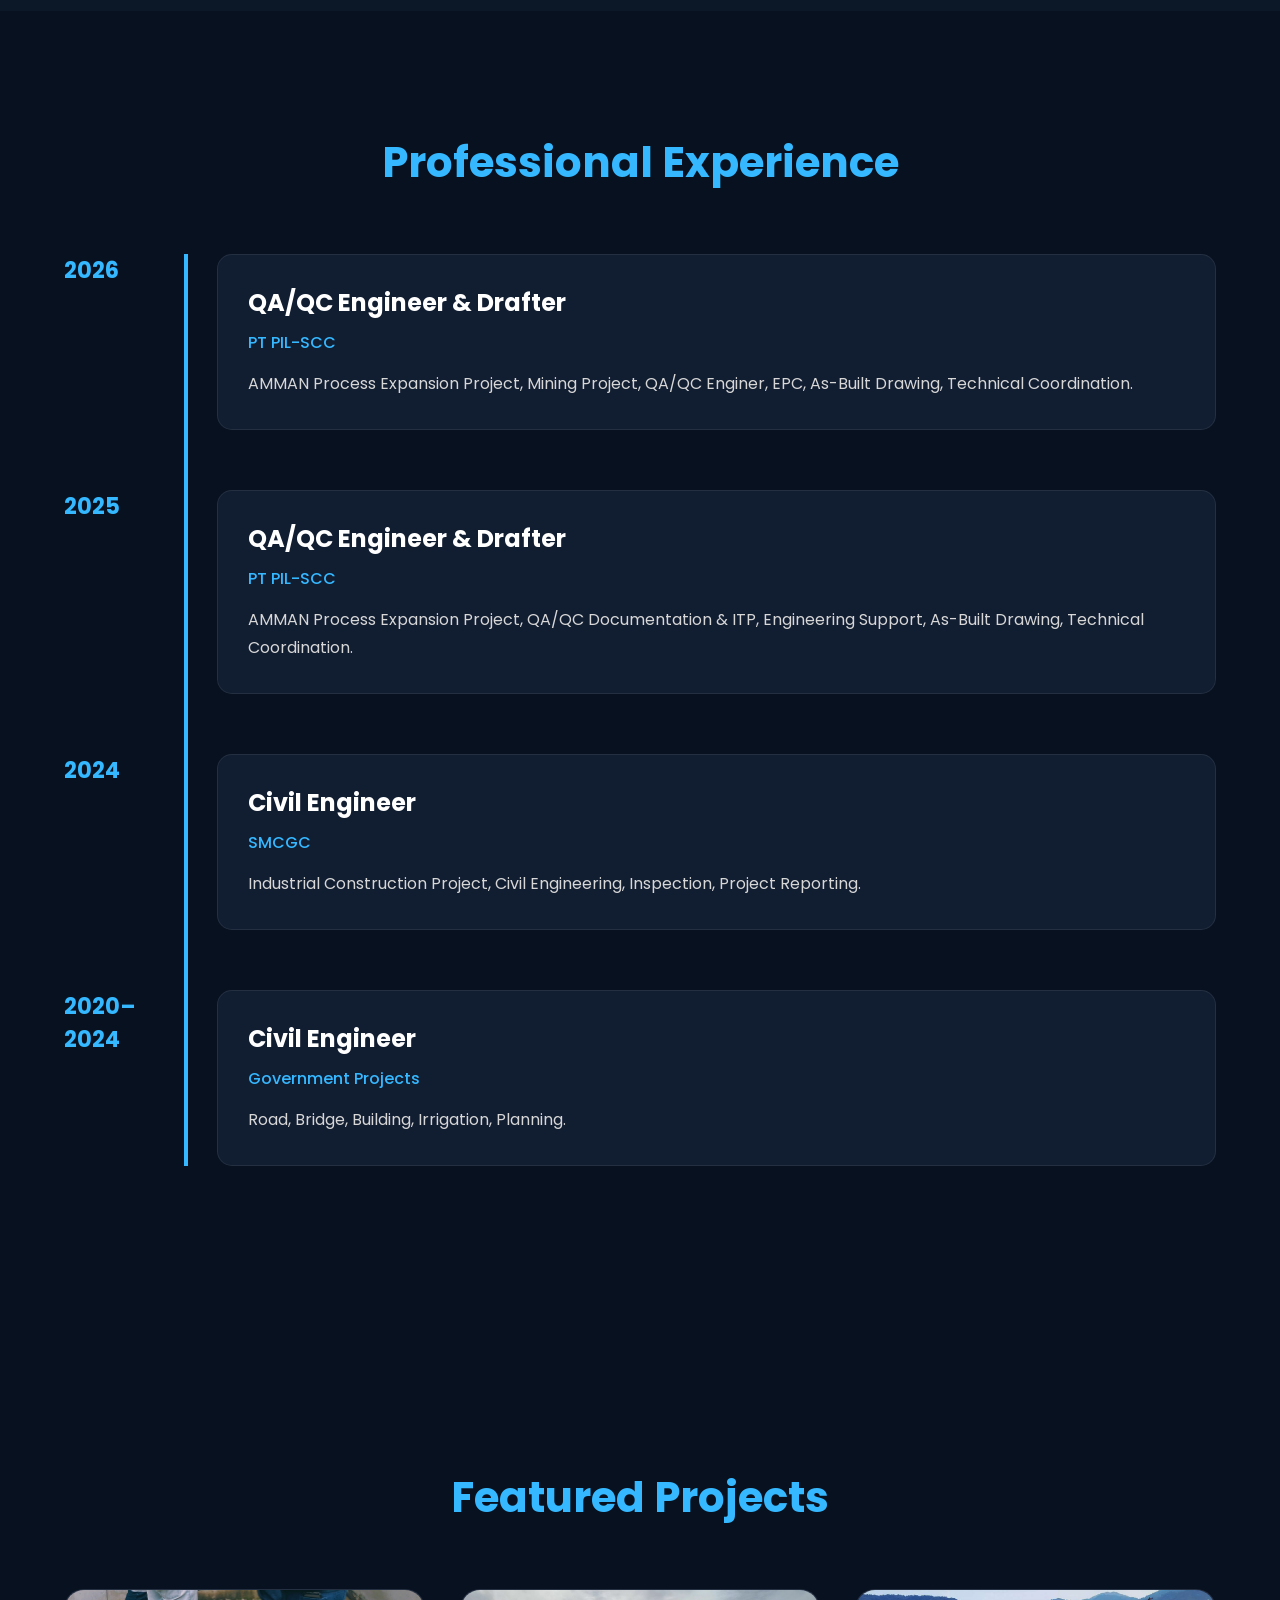
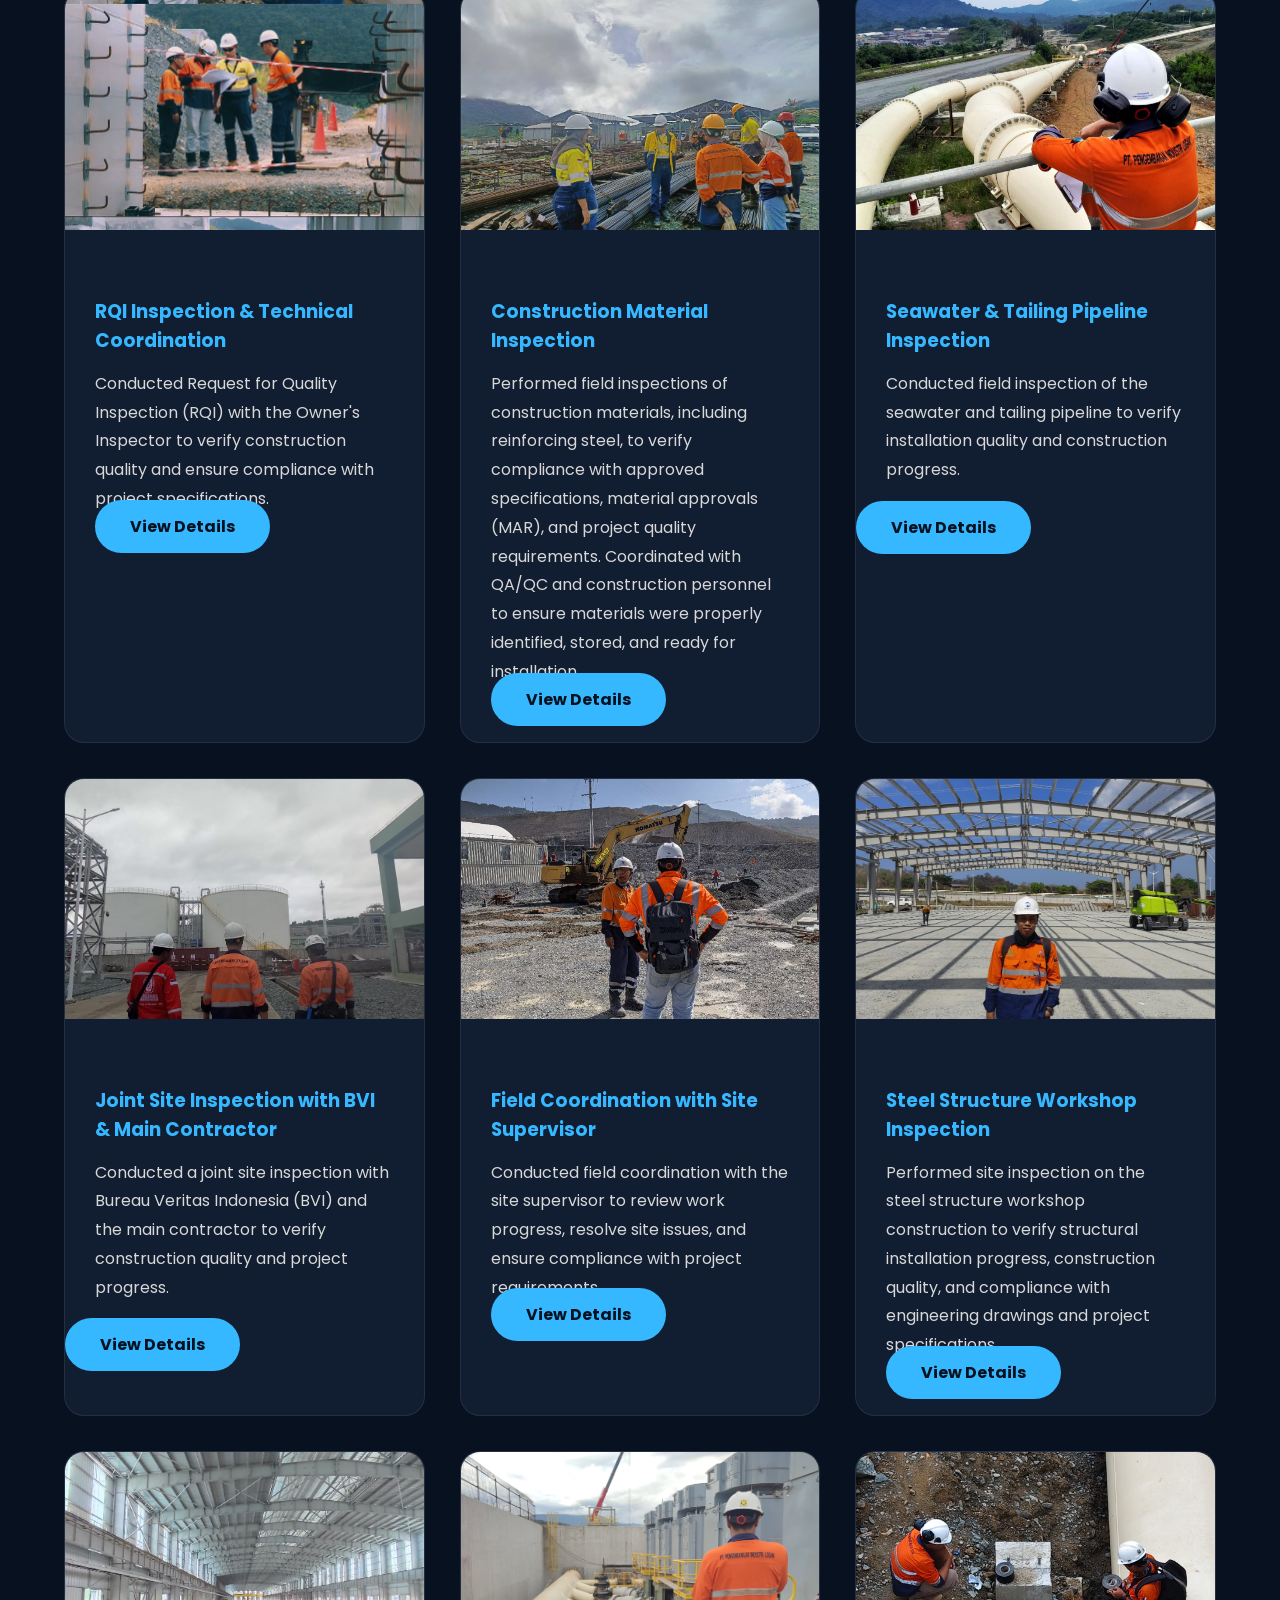
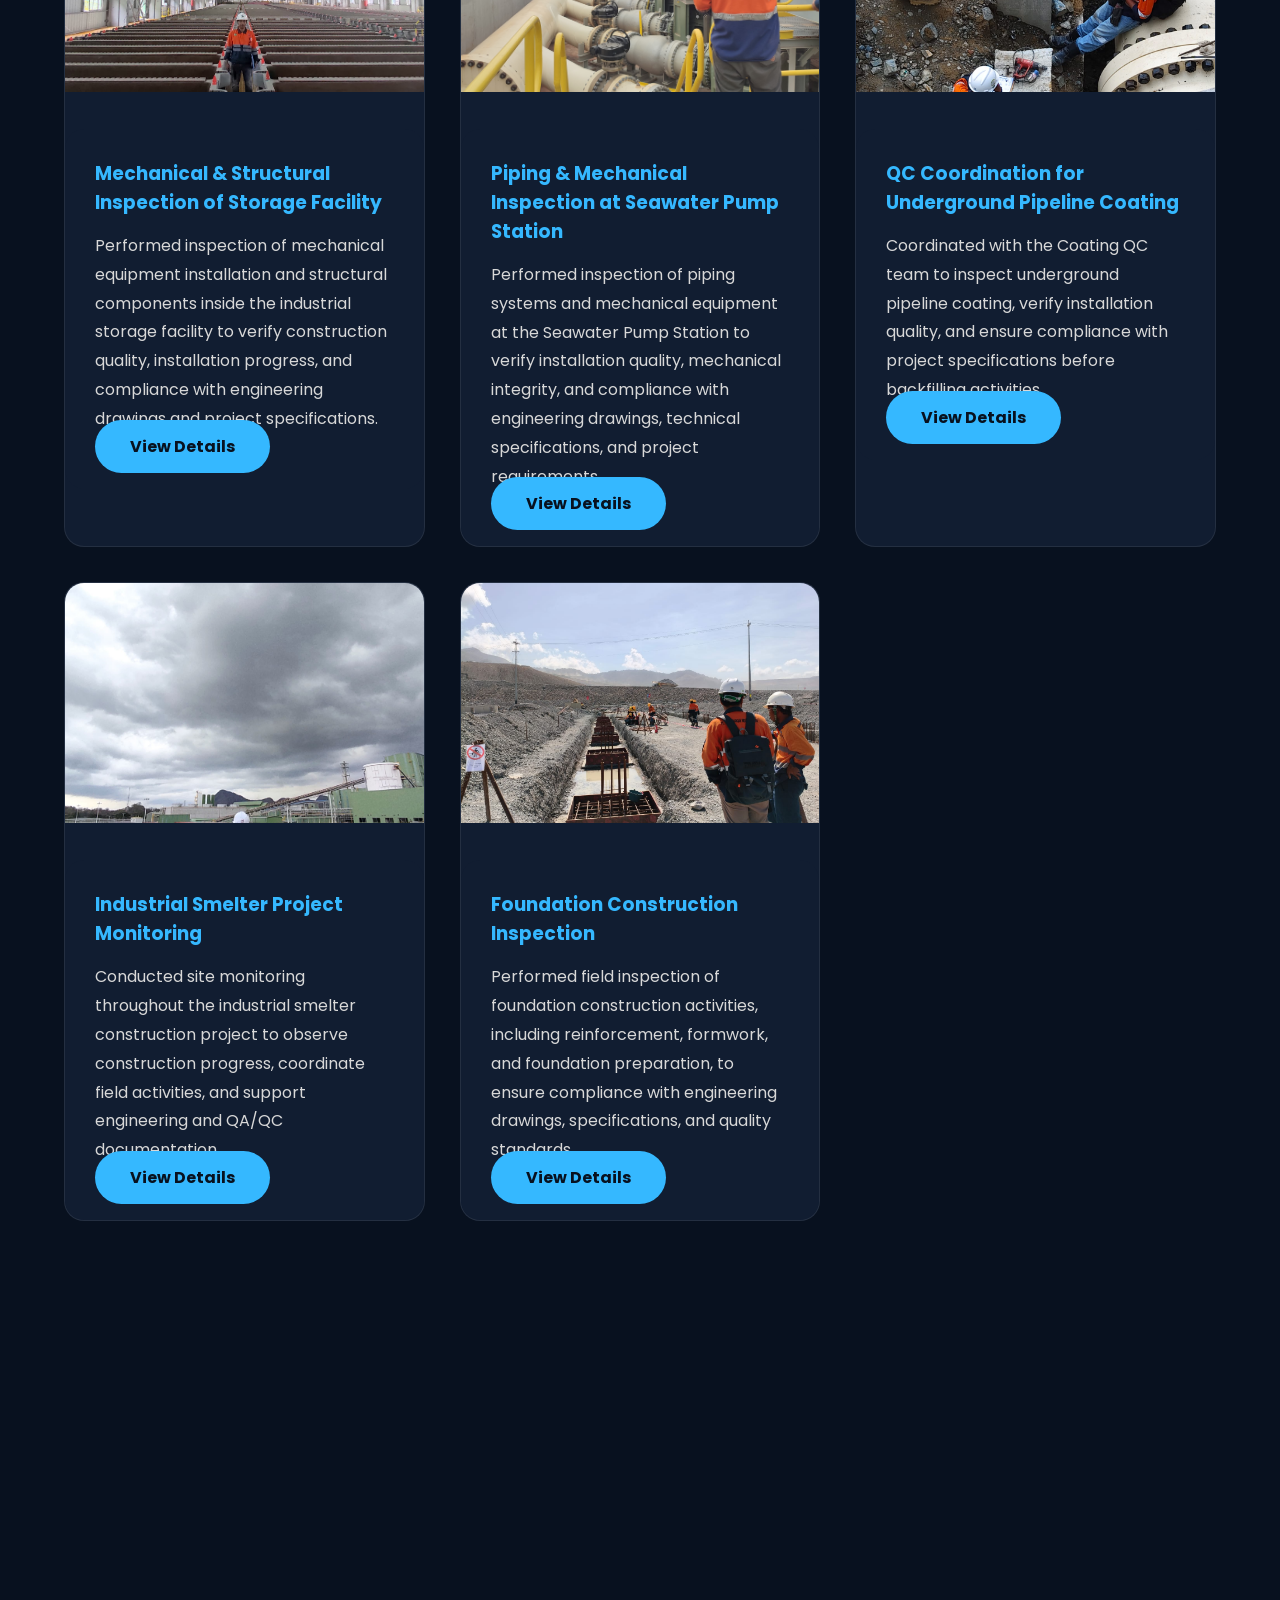
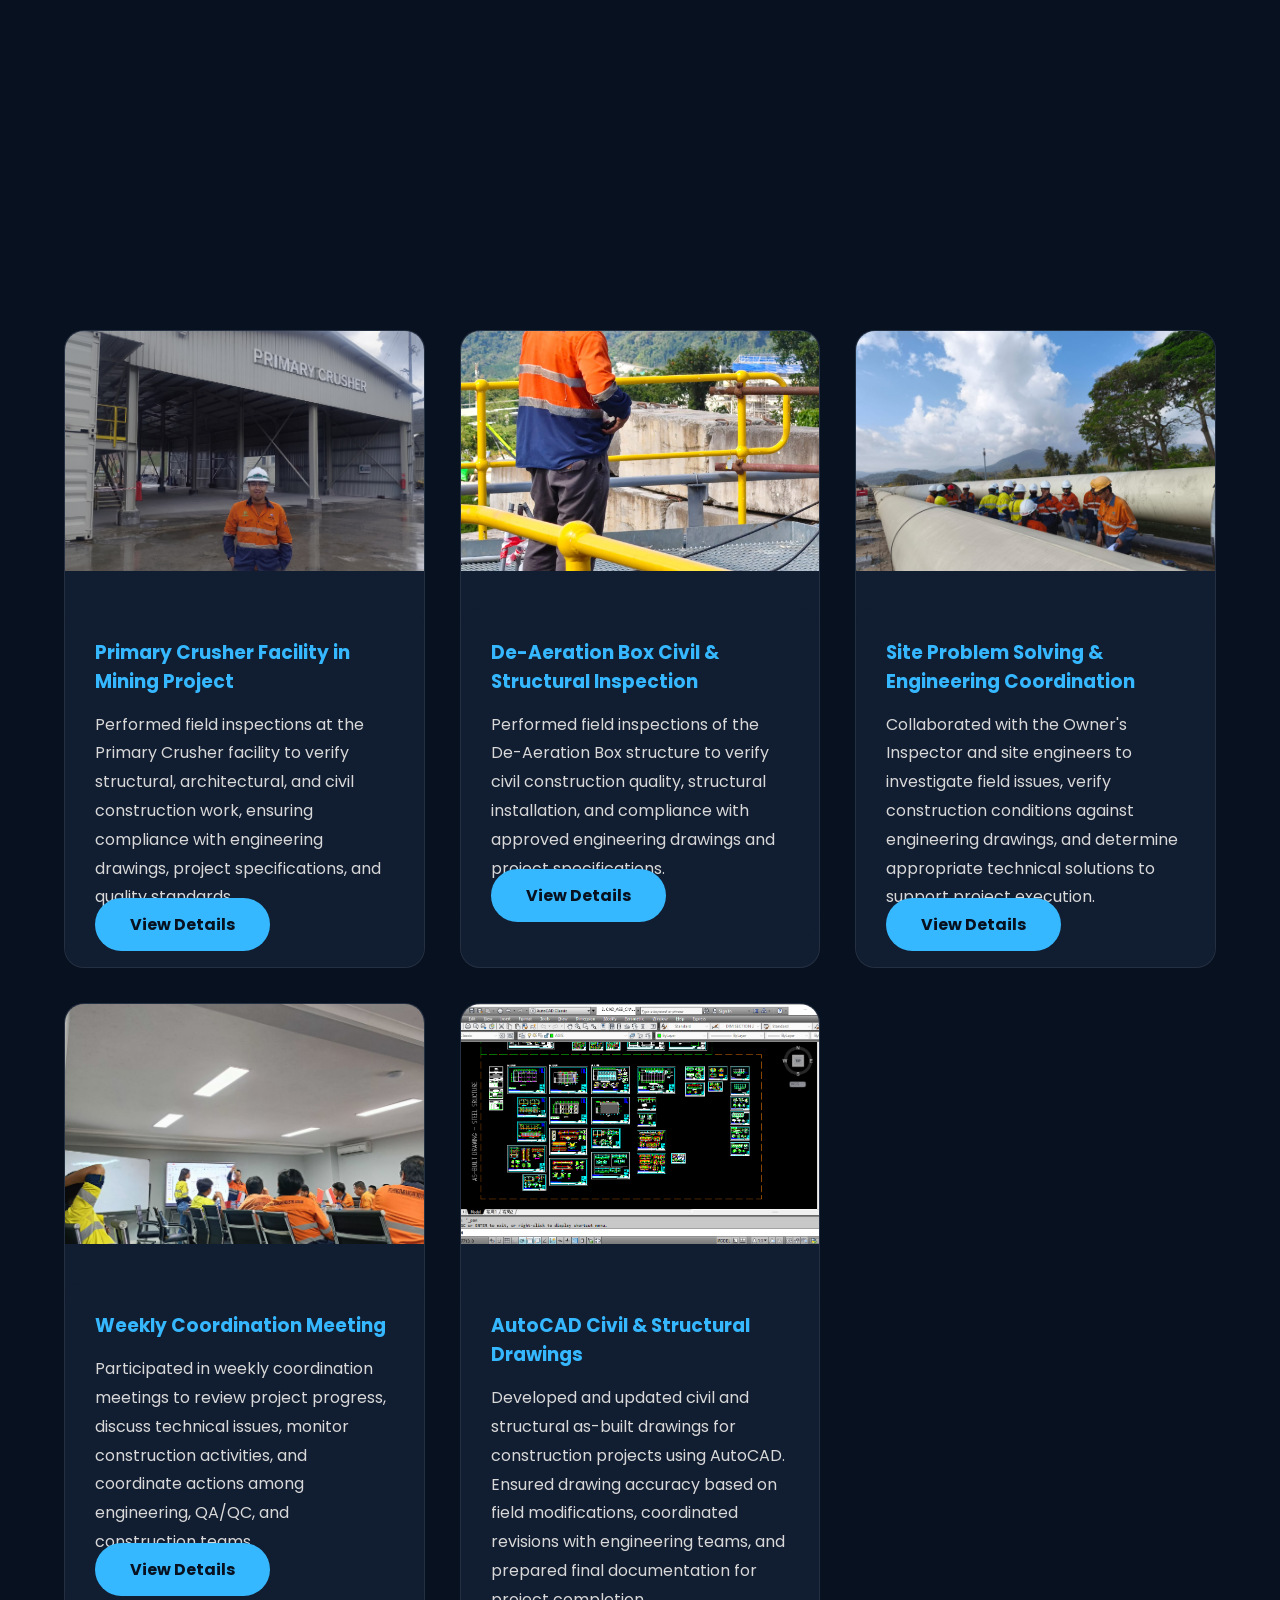
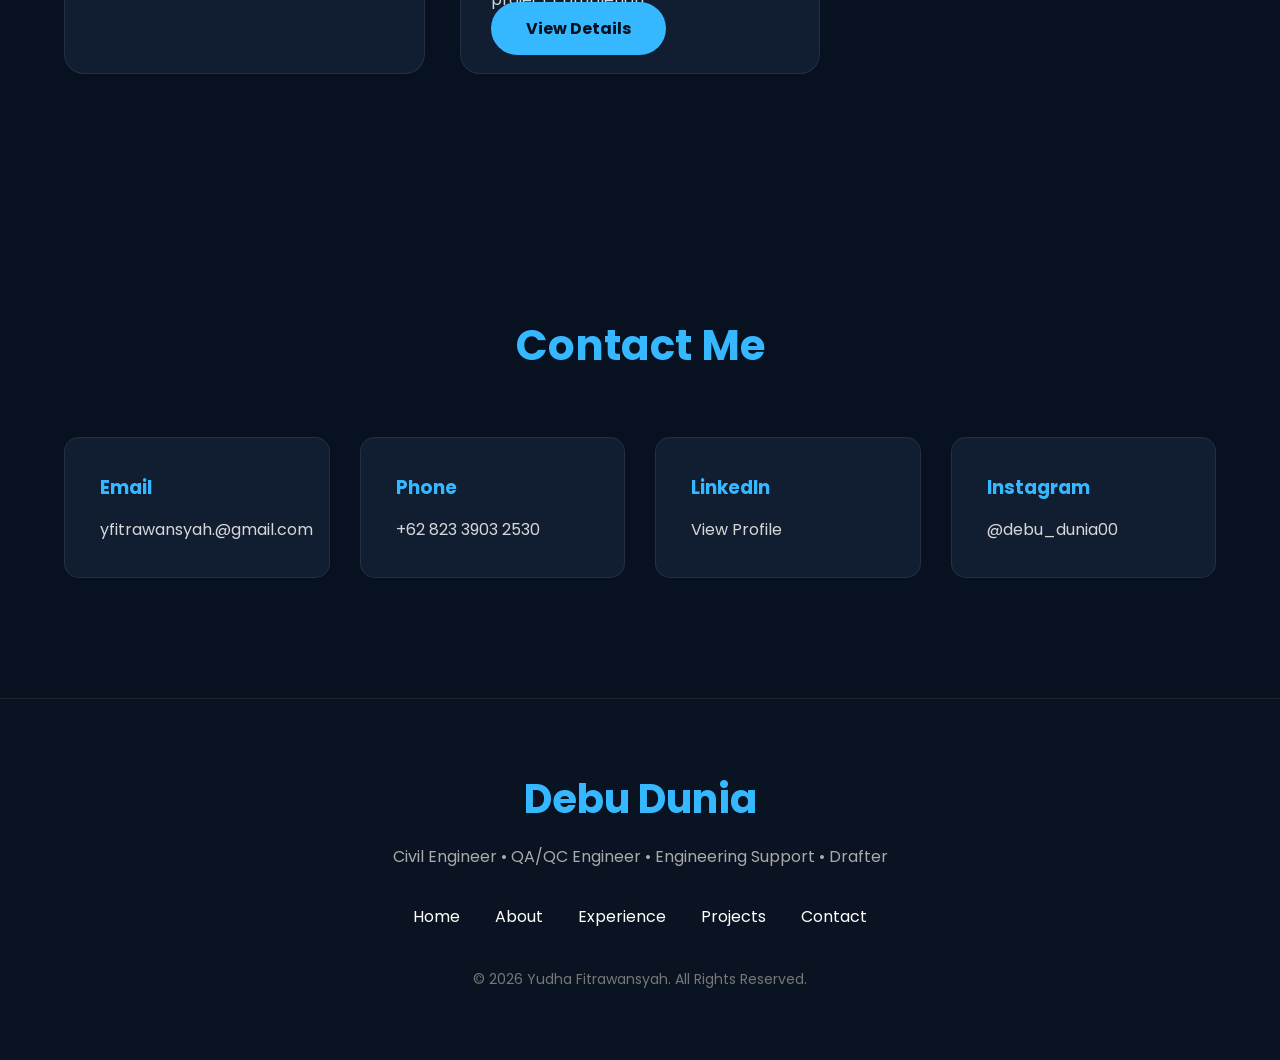
==== commit 51a871a3: "Update index.html" ====
--- a/index.html
+++ b/index.html
@@ -334,6 +334,11 @@
             <p>
             Conducted Request for Quality Inspection (RQI) with the Owner's Inspector to verify construction quality and ensure compliance with project specifications.
         </p>
+        <a href="project.html?id=1" class="btn">
+
+        View Details
+
+        </a>
         </div>
     </div>
 
@@ -346,6 +351,11 @@
         <p>
             Performed field inspections of construction materials, including reinforcing steel, to verify compliance with approved specifications, material approvals (MAR), and project quality requirements. Coordinated with QA/QC and construction personnel to ensure materials were properly identified, stored, and ready for installation.
         </p>
+        <a href="project.html?id=2" class="btn">
+
+        View Details
+
+        </a>
         </div>
     </div>
 
@@ -357,6 +367,11 @@
             <h3>Seawater & Tailing Pipeline Inspection</h3>
             <p>Conducted field inspection of the seawater and tailing pipeline to verify installation quality and construction progress.</p>
         </div>
+        <a href="project.html?id=3" class="btn">
+
+        View Details
+
+        </a> 
     </div>
 
     <div class="project-card">
@@ -367,6 +382,11 @@
             <h3>Joint Site Inspection with BVI & Main Contractor</h3>
             <p>Conducted a joint site inspection with Bureau Veritas Indonesia (BVI) and the main contractor to verify construction quality and project progress.</p>
         </div>
+        <a href="project.html?id=4" class="btn">
+
+        View Details
+
+        </a>
     </div>
 
     <div class="project-card">
@@ -378,6 +398,11 @@
         <p>
             Conducted field coordination with the site supervisor to review work progress, resolve site issues, and ensure compliance with project requirements.
         </p>
+        <a href="project.html?id=5" class="btn">
+
+        View Details
+
+        </a>
         </div>
     </div>
 
@@ -390,6 +415,11 @@
         <p>
             Performed site inspection on the steel structure workshop construction to verify structural installation progress, construction quality, and compliance with engineering drawings and project specifications.
         </p>
+        <a href="project.html?id=6" class="btn">
+
+        View Details
+
+        </a>
         </div>
     </div>
 
@@ -402,6 +432,11 @@
         <p>
             Performed inspection of mechanical equipment installation and structural components inside the industrial storage facility to verify construction quality, installation progress, and compliance with engineering drawings and project specifications.
         </p>
+        <a href="project.html?id=7" class="btn">
+
+        View Details
+
+        </a>
         </div>
     </div>
 
@@ -414,6 +449,11 @@
         <p>
             Performed inspection of piping systems and mechanical equipment at the Seawater Pump Station to verify installation quality, mechanical integrity, and compliance with engineering drawings, technical specifications, and project requirements.
         </p>
+        <a href="project.html?id=8" class="btn">
+
+        View Details
+
+        </a>
         </div>
     </div>
 
@@ -426,6 +466,11 @@
         <p>
             Coordinated with the Coating QC team to inspect underground pipeline coating, verify installation quality, and ensure compliance with project specifications before backfilling activities.
         </p>
+        <a href="project.html?id=9" class="btn">
+
+        View Details
+
+        </a>
         </div>
     </div>
 
@@ -438,6 +483,11 @@
         <p>
             Conducted site monitoring throughout the industrial smelter construction project to observe construction progress, coordinate field activities, and support engineering and QA/QC documentation.
         </p>
+        <a href="project.html?id=10" class="btn">
+
+        View Details
+
+        </a>
         </div>
     </div>
 
@@ -450,6 +500,11 @@
         <p>
             Performed field inspection of foundation construction activities, including reinforcement, formwork, and foundation preparation, to ensure compliance with engineering drawings, specifications, and quality standards.
         </p>
+        <a href="project.html?id=11" class="btn">
+
+        View Details
+
+        </a>
         </div>
     </div>
 
@@ -462,6 +517,11 @@
         <p>
             Reviewed shop drawings and as-built drawings using AutoCAD with the site engineering team to verify construction details, resolve drawing discrepancies, and ensure compliance with project requirements.
         </p>
+        <a href="project.html?id=12" class="btn">
+
+        View Details
+
+        </a>
         </div>
     </div>
 
@@ -474,6 +534,11 @@
         <p>
             Coordinated with the survey team during field measurements and verification using Total Station to ensure construction layout, alignment, and elevation complied with engineering drawings and project specifications.
         </p>
+        <a href="project.html?id=13" class="btn">
+
+        View Details
+
+        </a>
         </div>
     </div>
 
@@ -486,6 +551,11 @@
         <p>
             Conducted field inspections of the Acid Storage Tank area to verify structural conditions, civil works, and installation quality, ensuring compliance with engineering specifications and project standards.
         </p>
+        <a href="project.html?id=15" class="btn">
+
+        View Details
+
+        </a>
         </div>
     </div>
 
@@ -498,6 +568,11 @@
         <p>
             Performed field inspection and verification of instrumentation devices with the Instrument team to ensure proper installation, accessibility, and compliance with engineering drawings and project specifications.
         </p>
+        <a href="project.html?id=16" class="btn">
+
+        View Details
+
+        </a>
         </div>
     </div>
 
@@ -510,6 +585,11 @@
         <p>
             Performed field inspections at the Primary Crusher facility to verify structural, architectural, and civil construction work, ensuring compliance with engineering drawings, project specifications, and quality standards.
         </p>
+        <a href="project.html?id=17" class="btn">
+
+        View Details
+
+        </a>
         </div>
     </div>
 
@@ -522,6 +602,11 @@
         <p>
             Performed field inspections of the De-Aeration Box structure to verify civil construction quality, structural installation, and compliance with approved engineering drawings and project specifications.
         </p>
+        <a href="project.html?id=18" class="btn">
+
+        View Details
+
+        </a>
         </div>
     </div>
 
@@ -534,7 +619,11 @@
         <p>
             Collaborated with the Owner's Inspector and site engineers to investigate field issues, verify construction conditions against engineering drawings, and determine appropriate technical solutions to support project execution.
         </p>
-
+        <a href="project.html?id=19" class="btn">
+
+        View Details
+
+        </a>
         </div>
     </div>
 
@@ -547,7 +636,11 @@
         <p>
             Participated in weekly coordination meetings to review project progress, discuss technical issues, monitor construction activities, and coordinate actions among engineering, QA/QC, and construction teams.
         </p>
-
+        <a href="project.html?id=20" class="btn">
+
+        View Details
+
+        </a>
         </div>
     </div>
 
@@ -559,7 +652,12 @@
            <h3>AutoCAD Civil & Structural Drawings</h3>
         <p>
             Developed and updated civil and structural as-built drawings for construction projects using AutoCAD. Ensured drawing accuracy based on field modifications, coordinated revisions with engineering teams, and prepared final documentation for project completion.
-
+        <p>
+         <a href="project.html?id=21" class="btn">
+
+        View Details
+
+        </a>
         </div>
     </div>
 
@@ -572,6 +670,11 @@
         <p>
             Managed and compiled engineering handover documentation, including as-built drawings, inspection records, material approval records (MAR), welding documentation, QA/QC certificates, and project completion dossiers to support final project handover.
         </p>
+        <a href="project.html?id=22" class="btn">
+
+        View Details
+
+        </a>
 
         </div>
     </div>
--- a/style.css
+++ b/style.css
@@ -904,3 +904,68 @@
     transform:translateY(-50%) scale(1.15);
 
 }
+
+/* ============================
+   PROJECT DETAIL
+============================ */
+
+.project-detail{
+
+    padding:140px 0 80px;
+
+}
+
+.detail-image{
+
+    width:100%;
+
+    max-width:900px;
+
+    display:block;
+
+    margin:40px auto;
+
+    border-radius:20px;
+
+}
+
+.project-info,
+.project-description,
+.project-responsibility,
+.project-gallery{
+
+    background:#111d31;
+
+    padding:30px;
+
+    border-radius:20px;
+
+    margin-top:30px;
+
+}
+
+.project-detail h2{
+
+    color:#35b8ff;
+
+    margin-bottom:20px;
+
+}
+
+#gallery{
+    display:grid;
+    grid-template-columns:repeat(auto-fit,minmax(220px,1fr));
+    gap:20px;
+    margin-top:20px;
+}
+
+#gallery img{
+    width:100%;
+    border-radius:12px;
+    cursor:pointer;
+    transition:.3s;
+}
+
+#gallery img:hover{
+    transform:scale(1.03);
+}
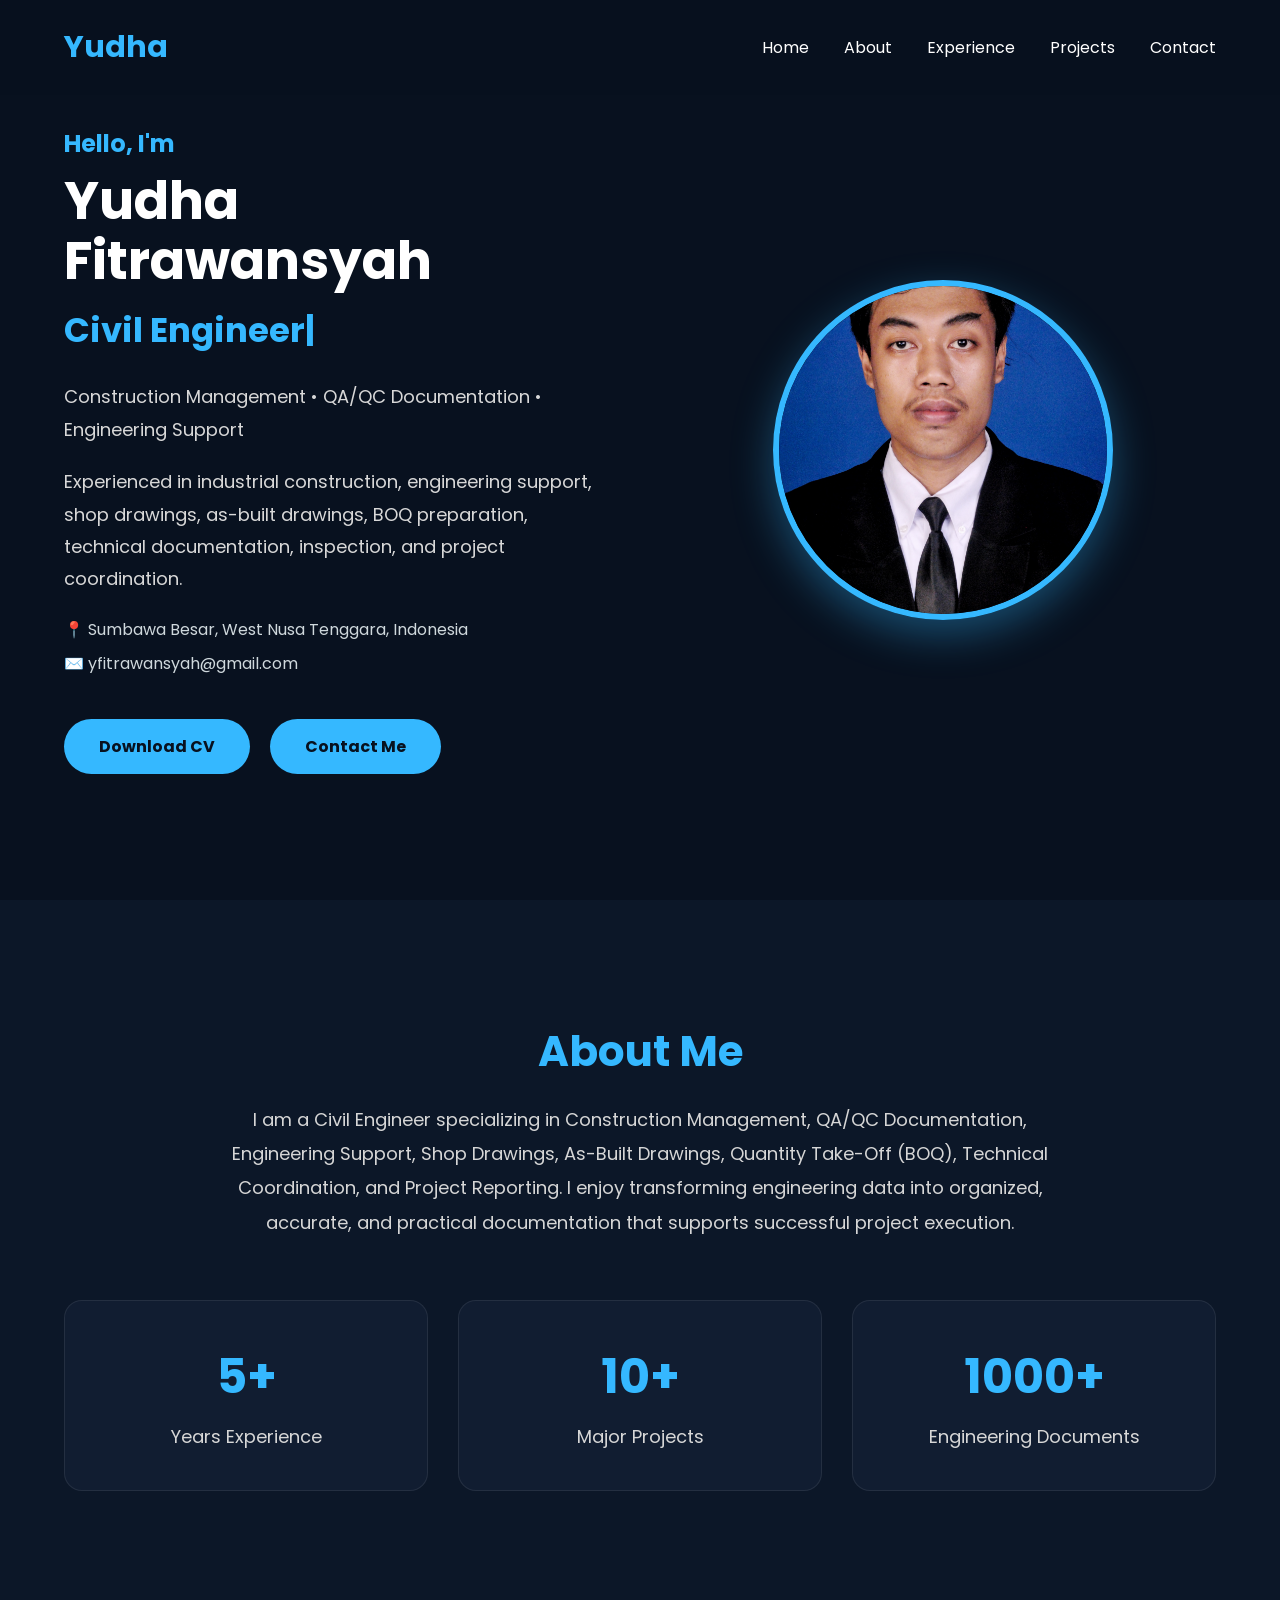
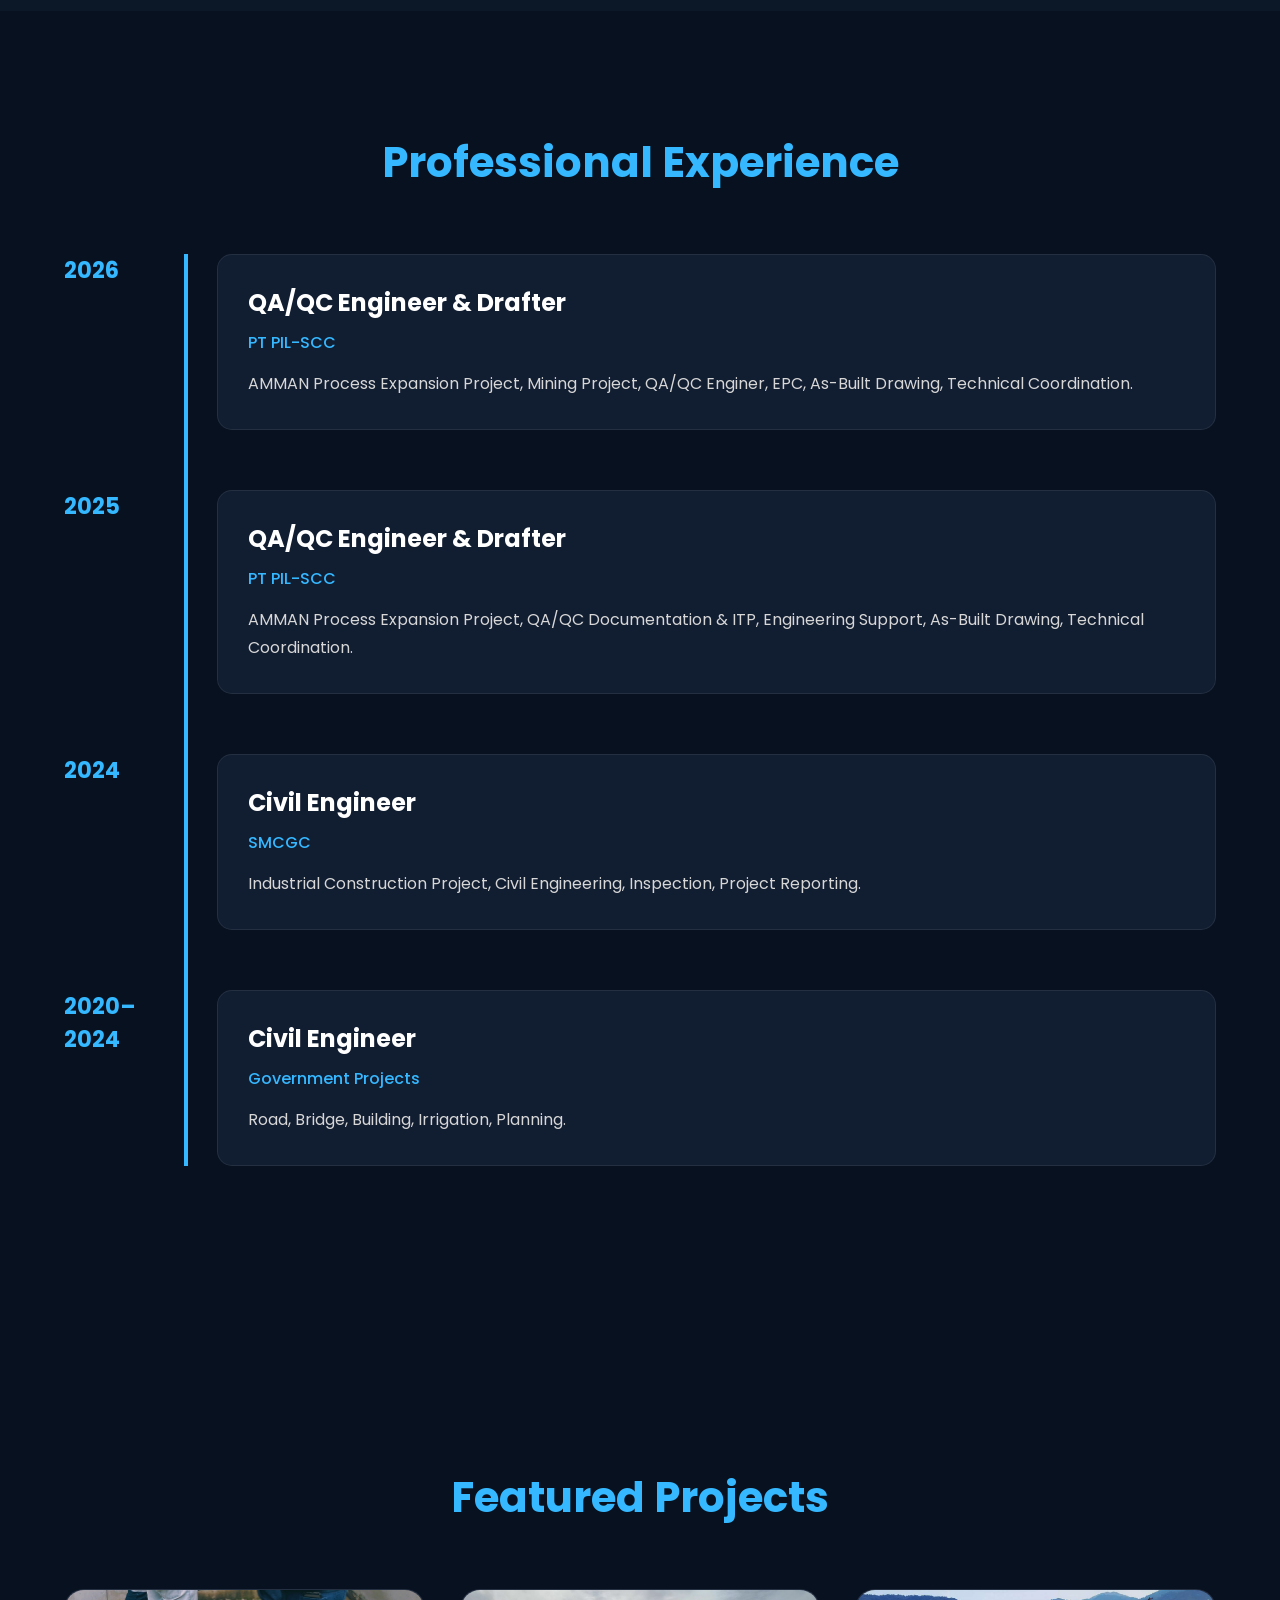
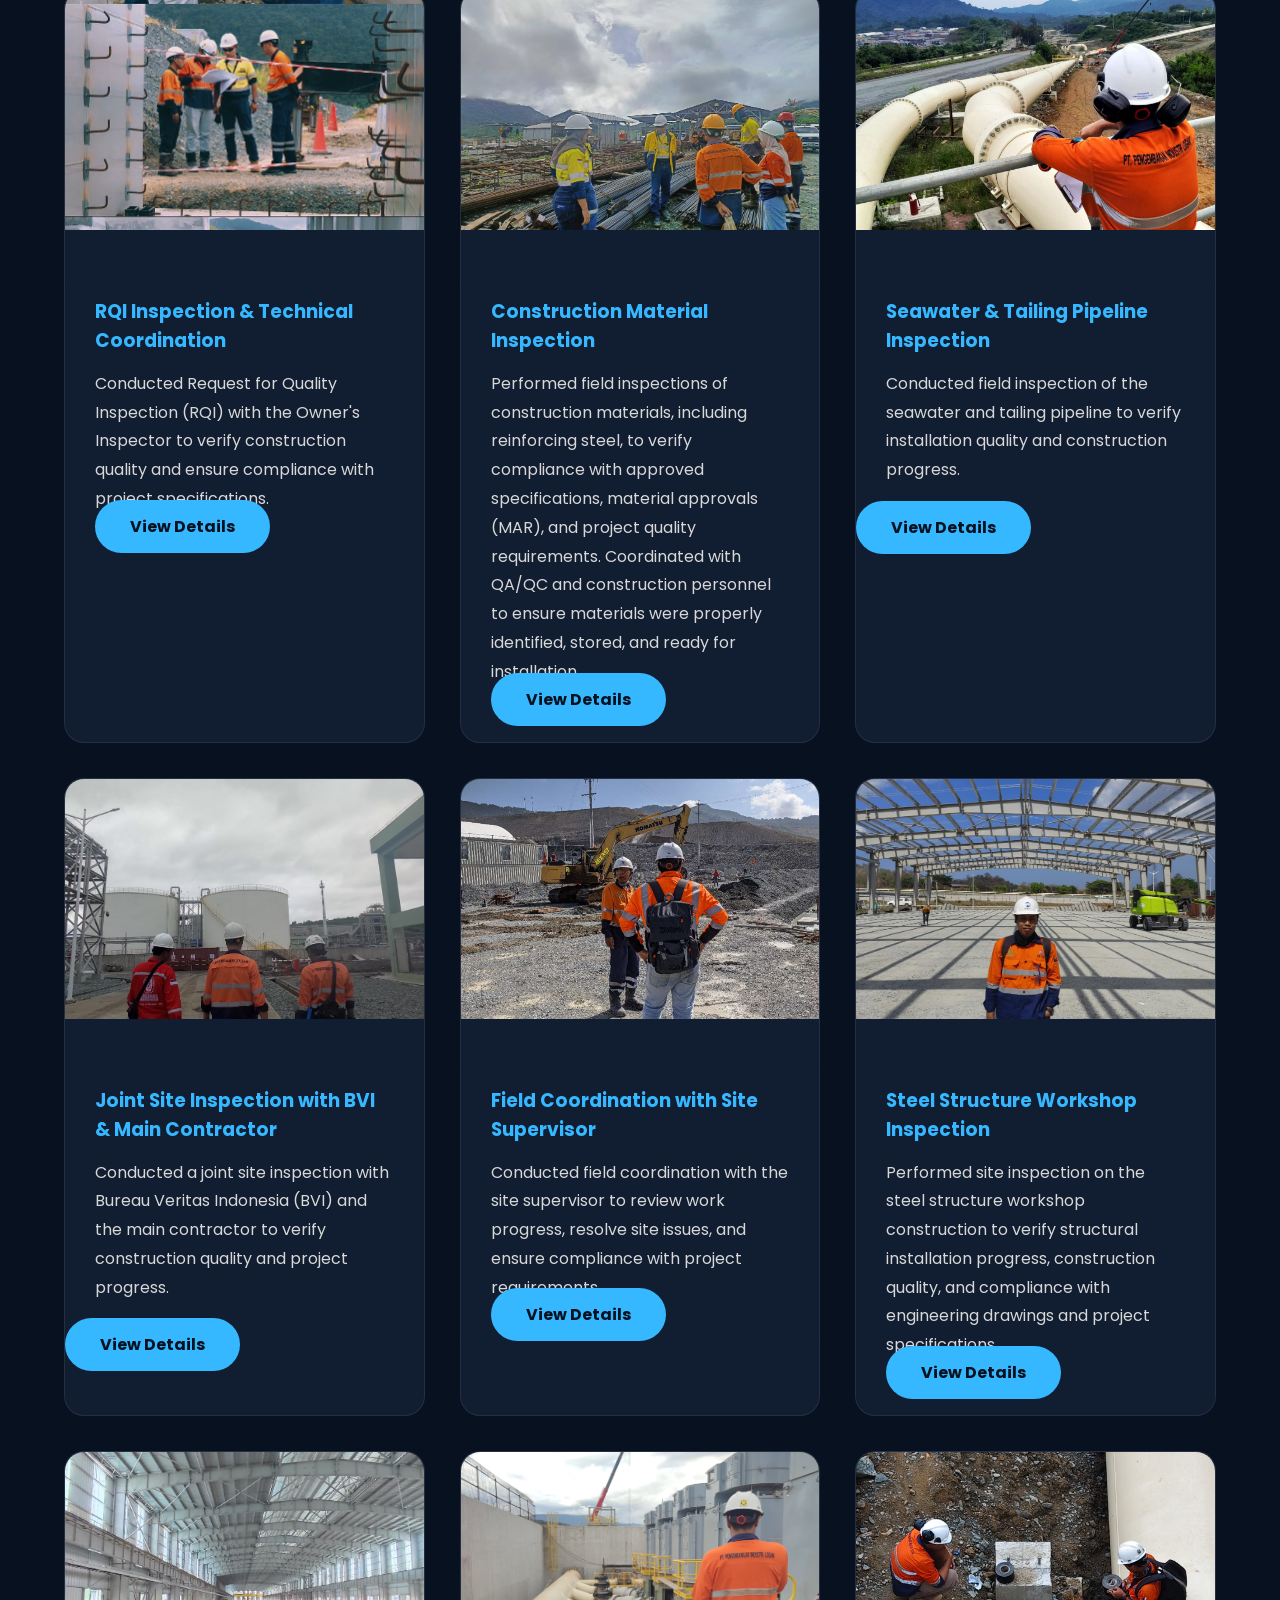
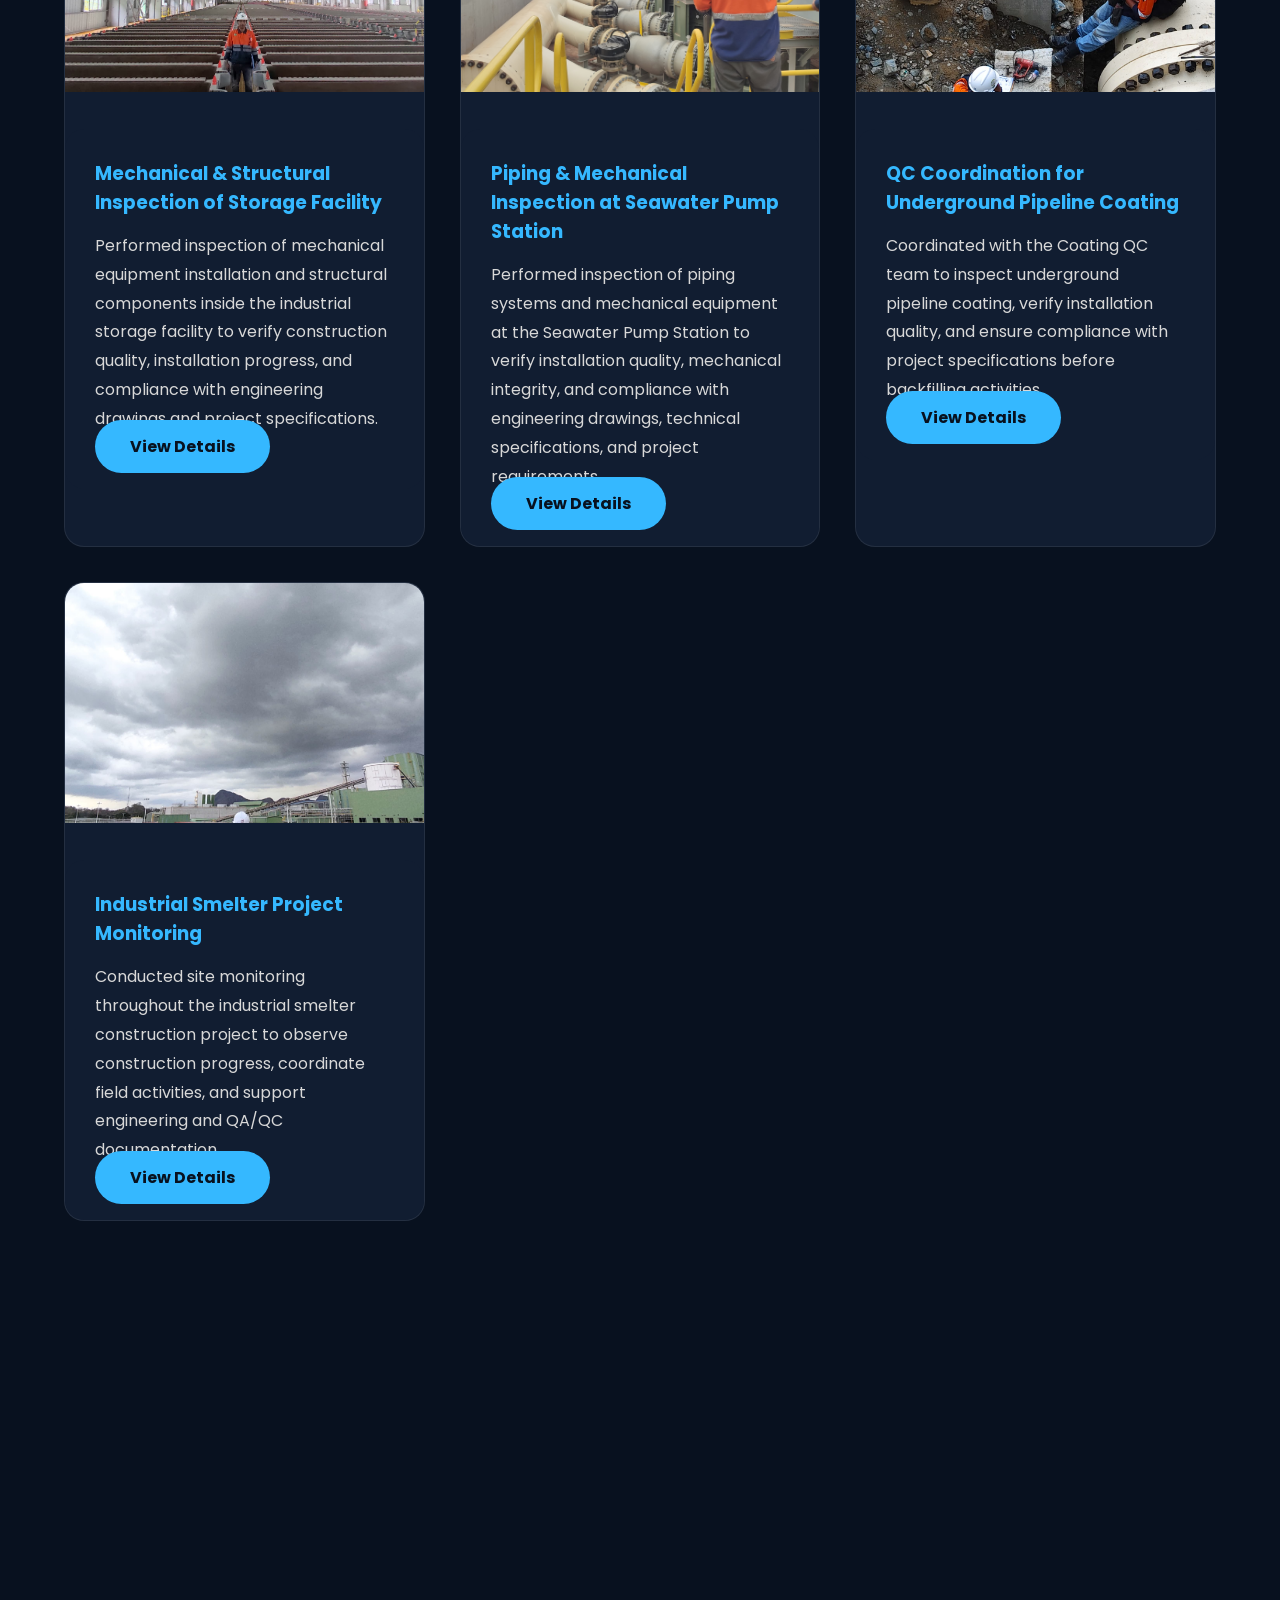
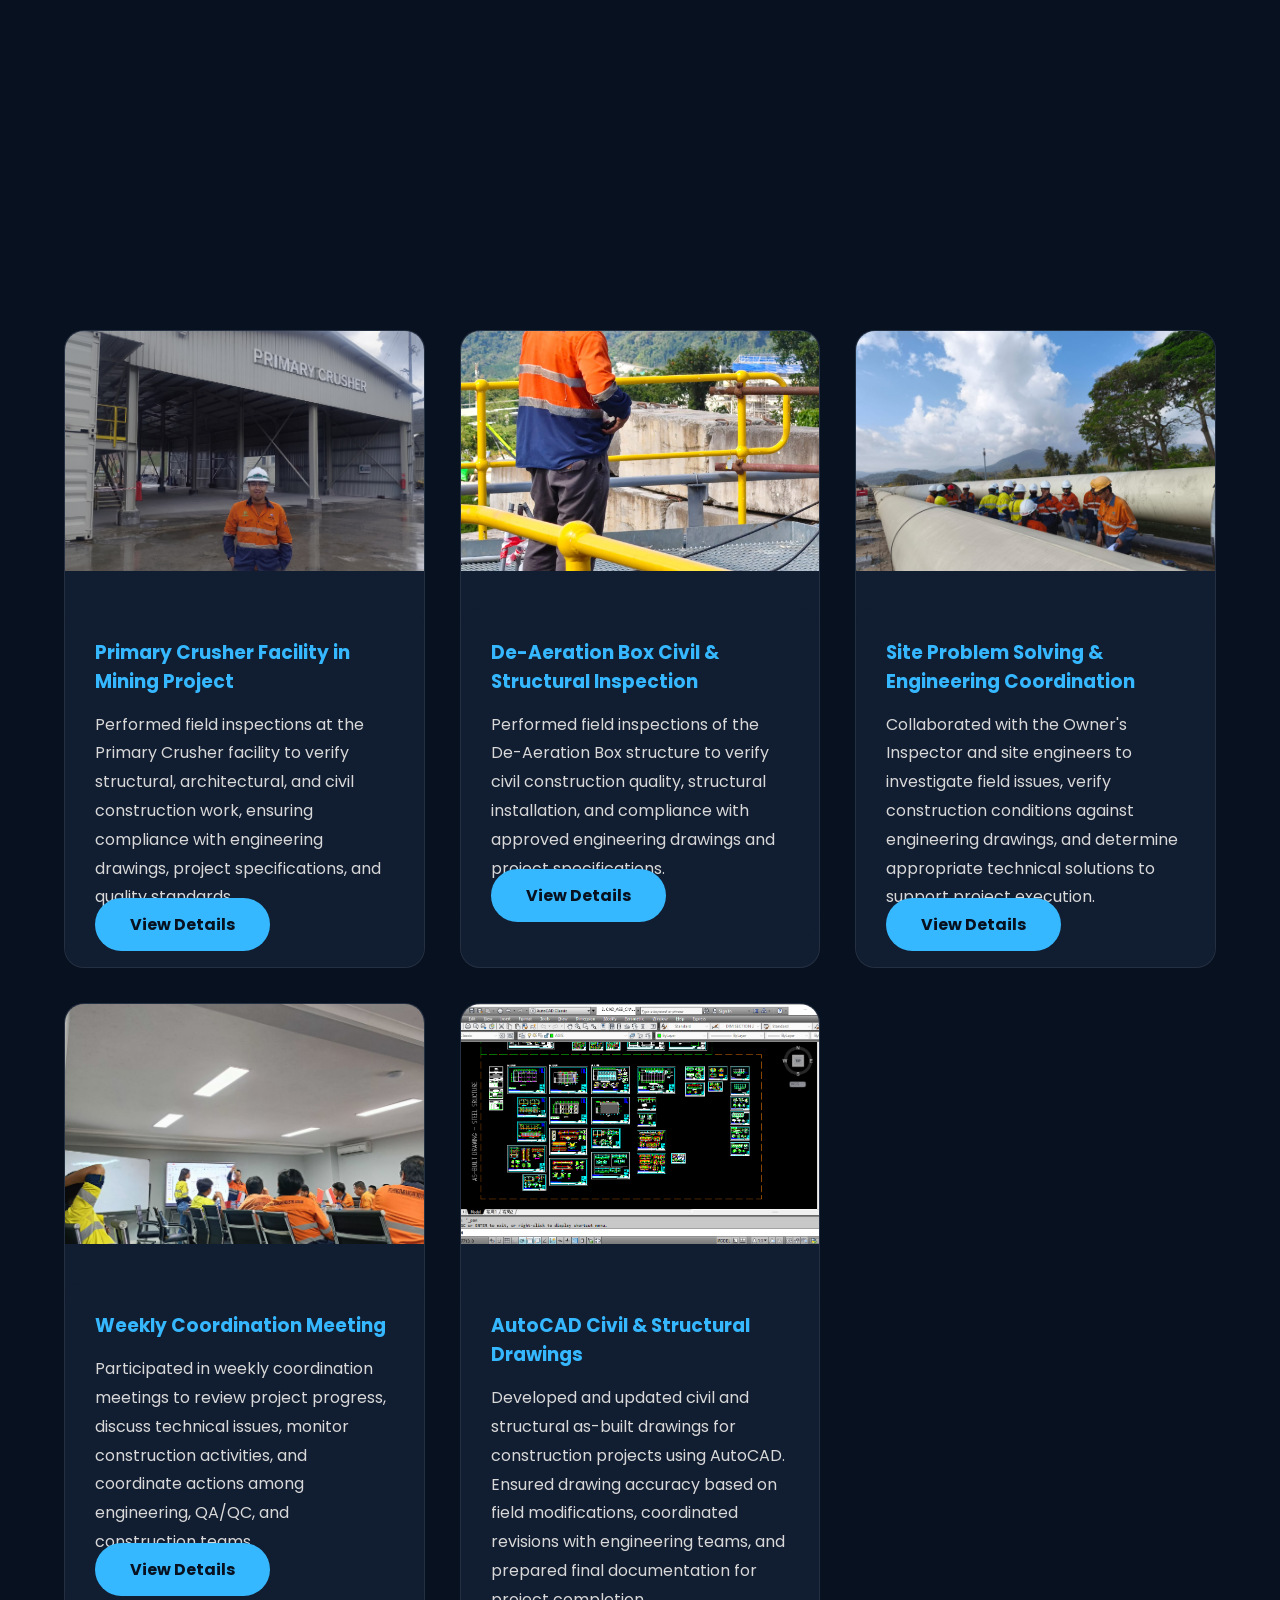
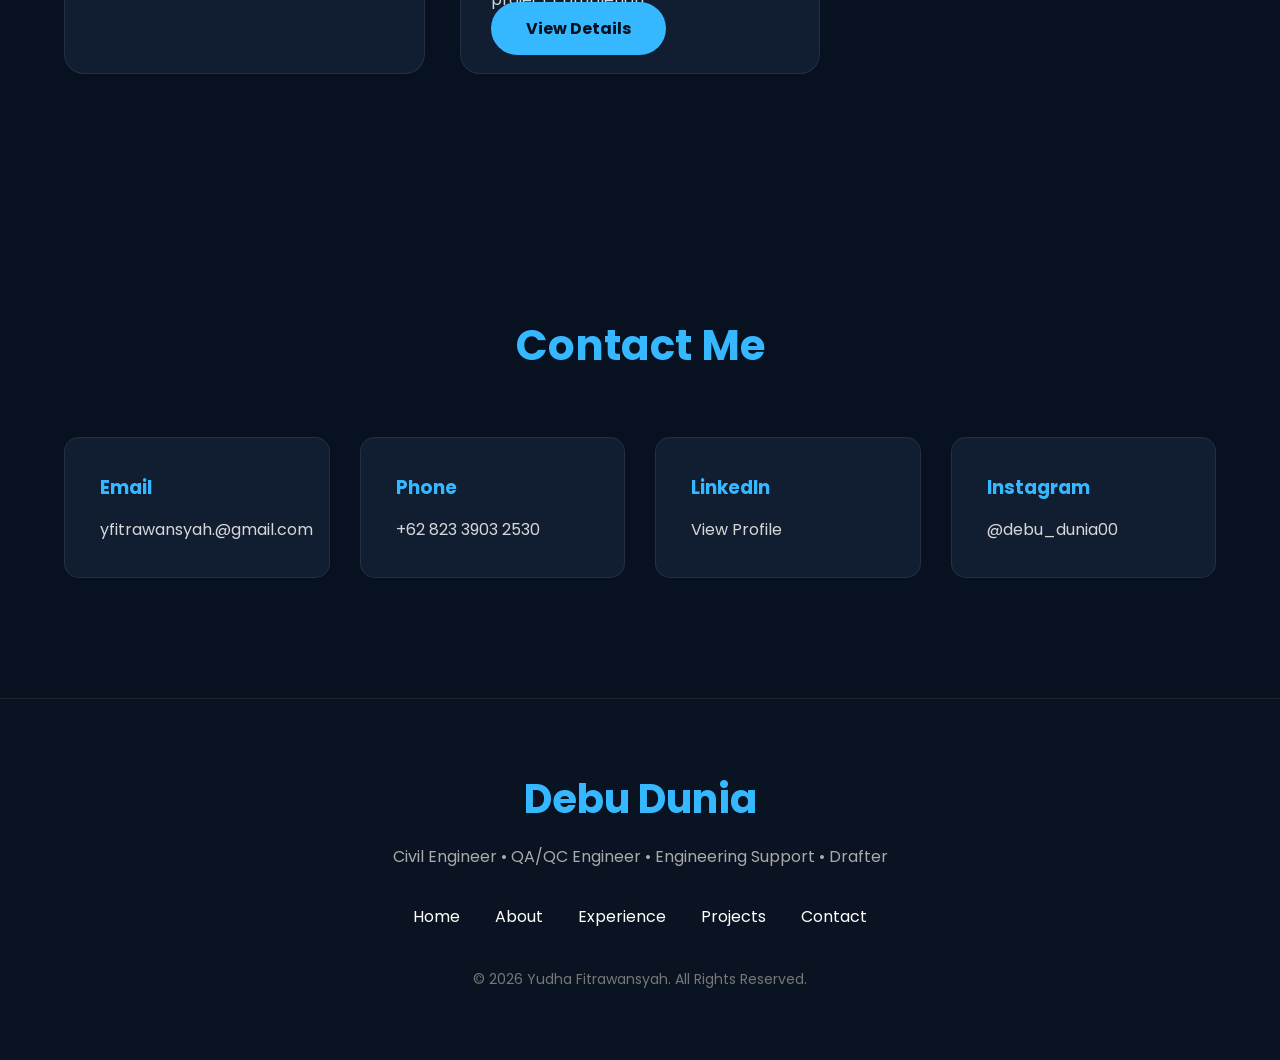
==== commit 47aa7a32: "Update index.html" ====
--- a/index.html
+++ b/index.html
@@ -148,7 +148,7 @@
 
 <div class="card">
 
-<h3>3+</h3>
+<h3>10+</h3>
 
 <p>Major Projects</p>
 
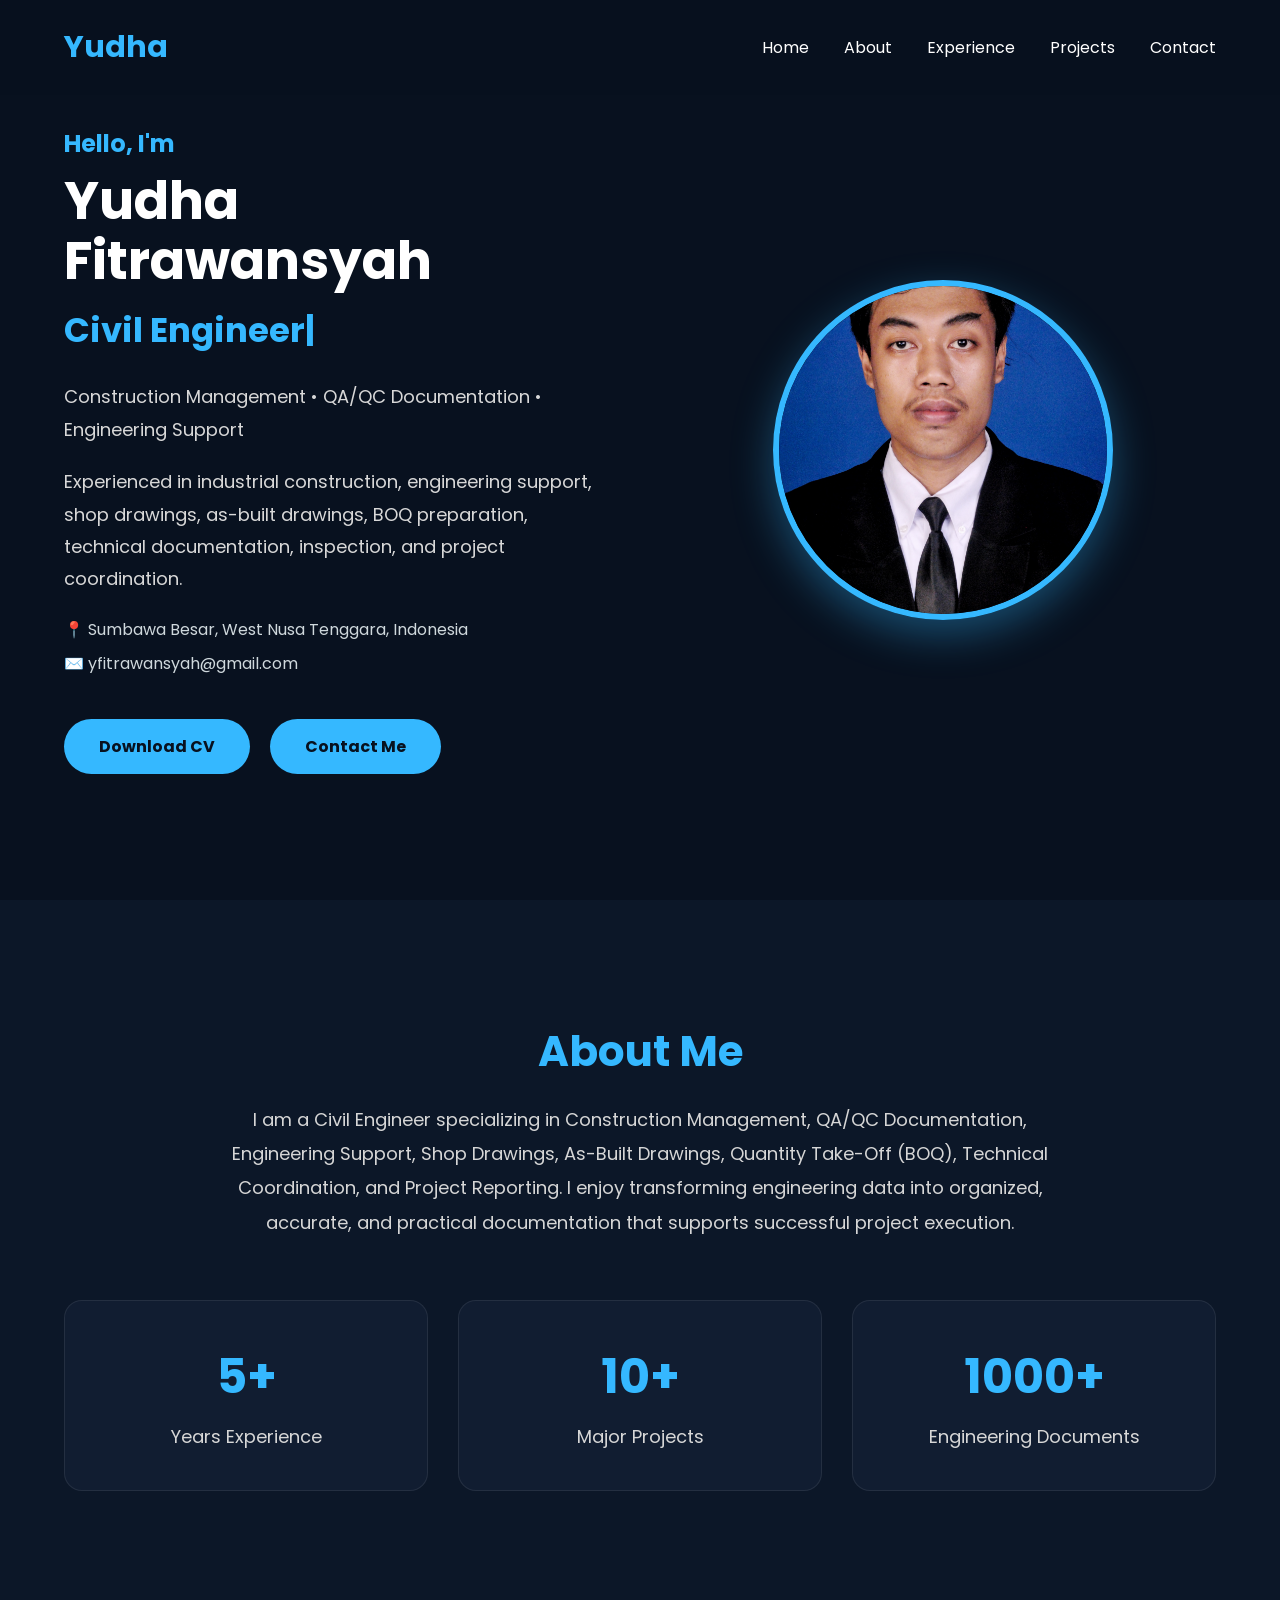
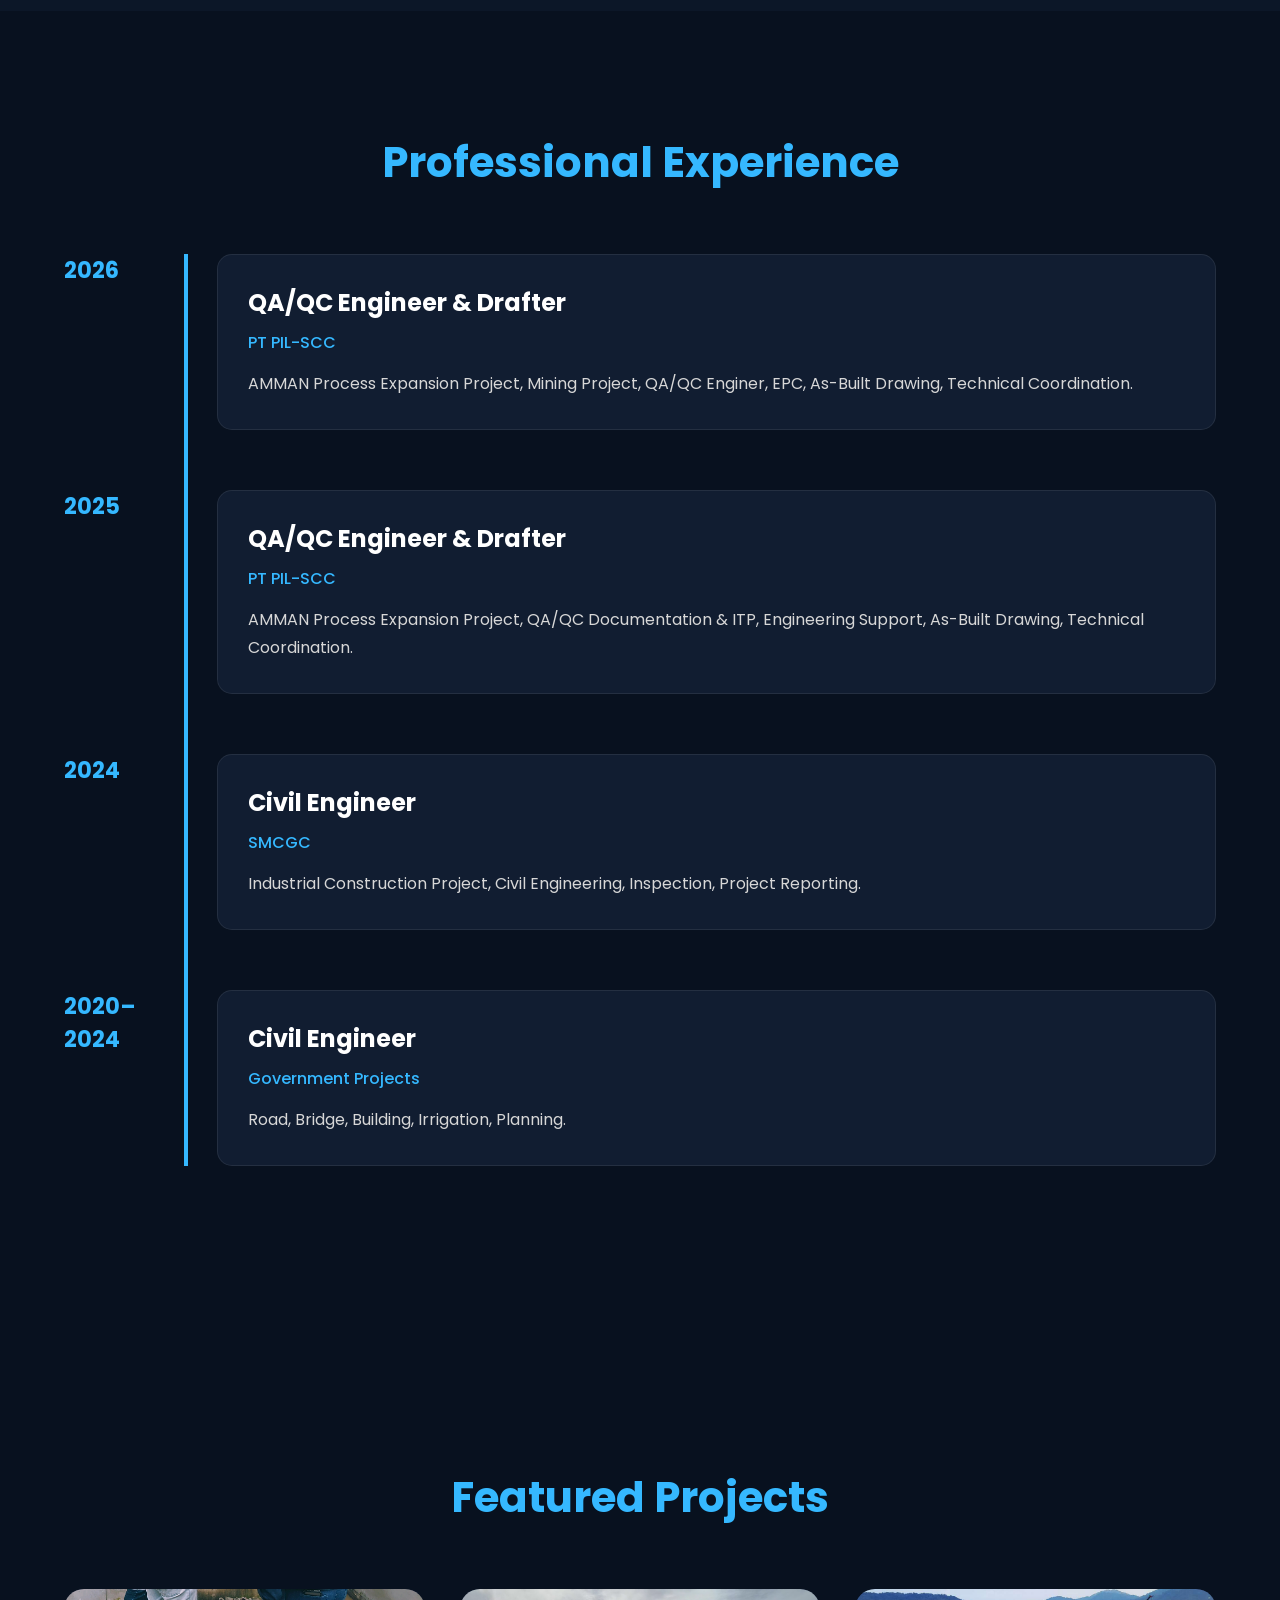
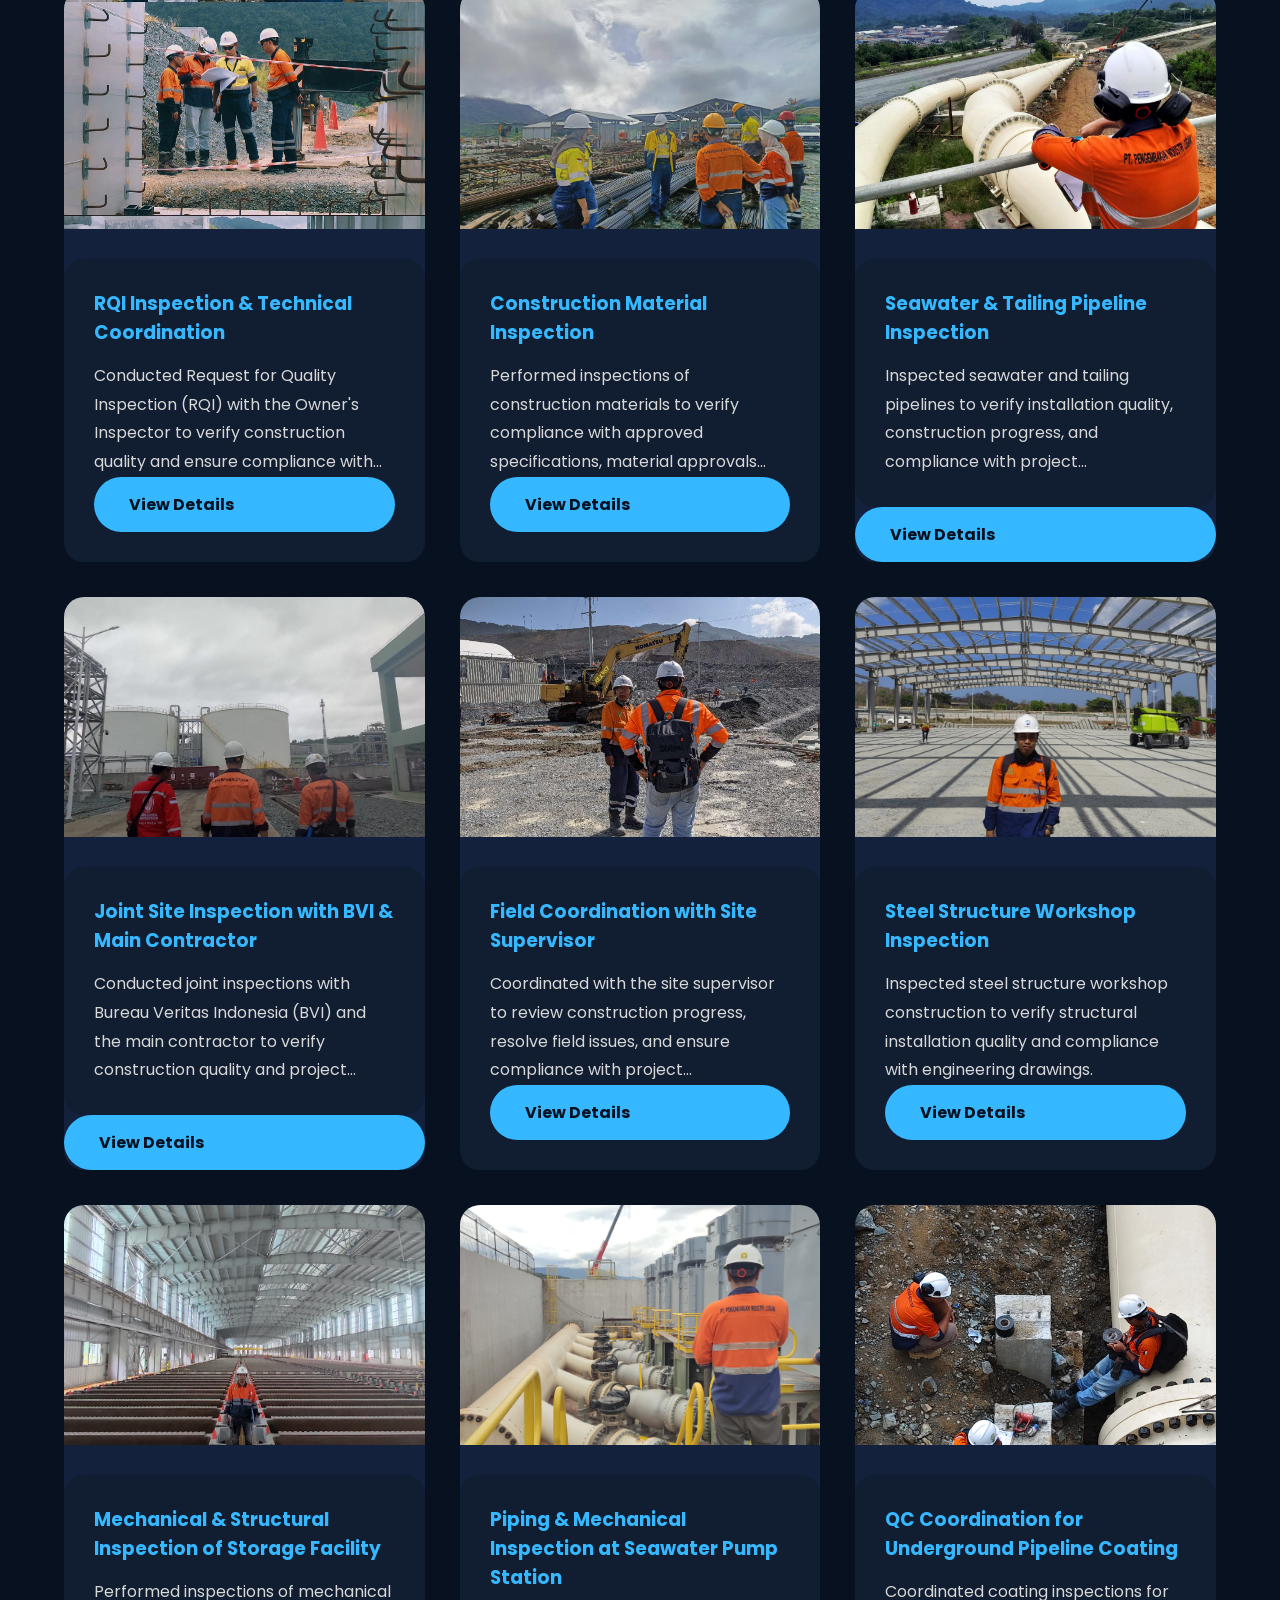
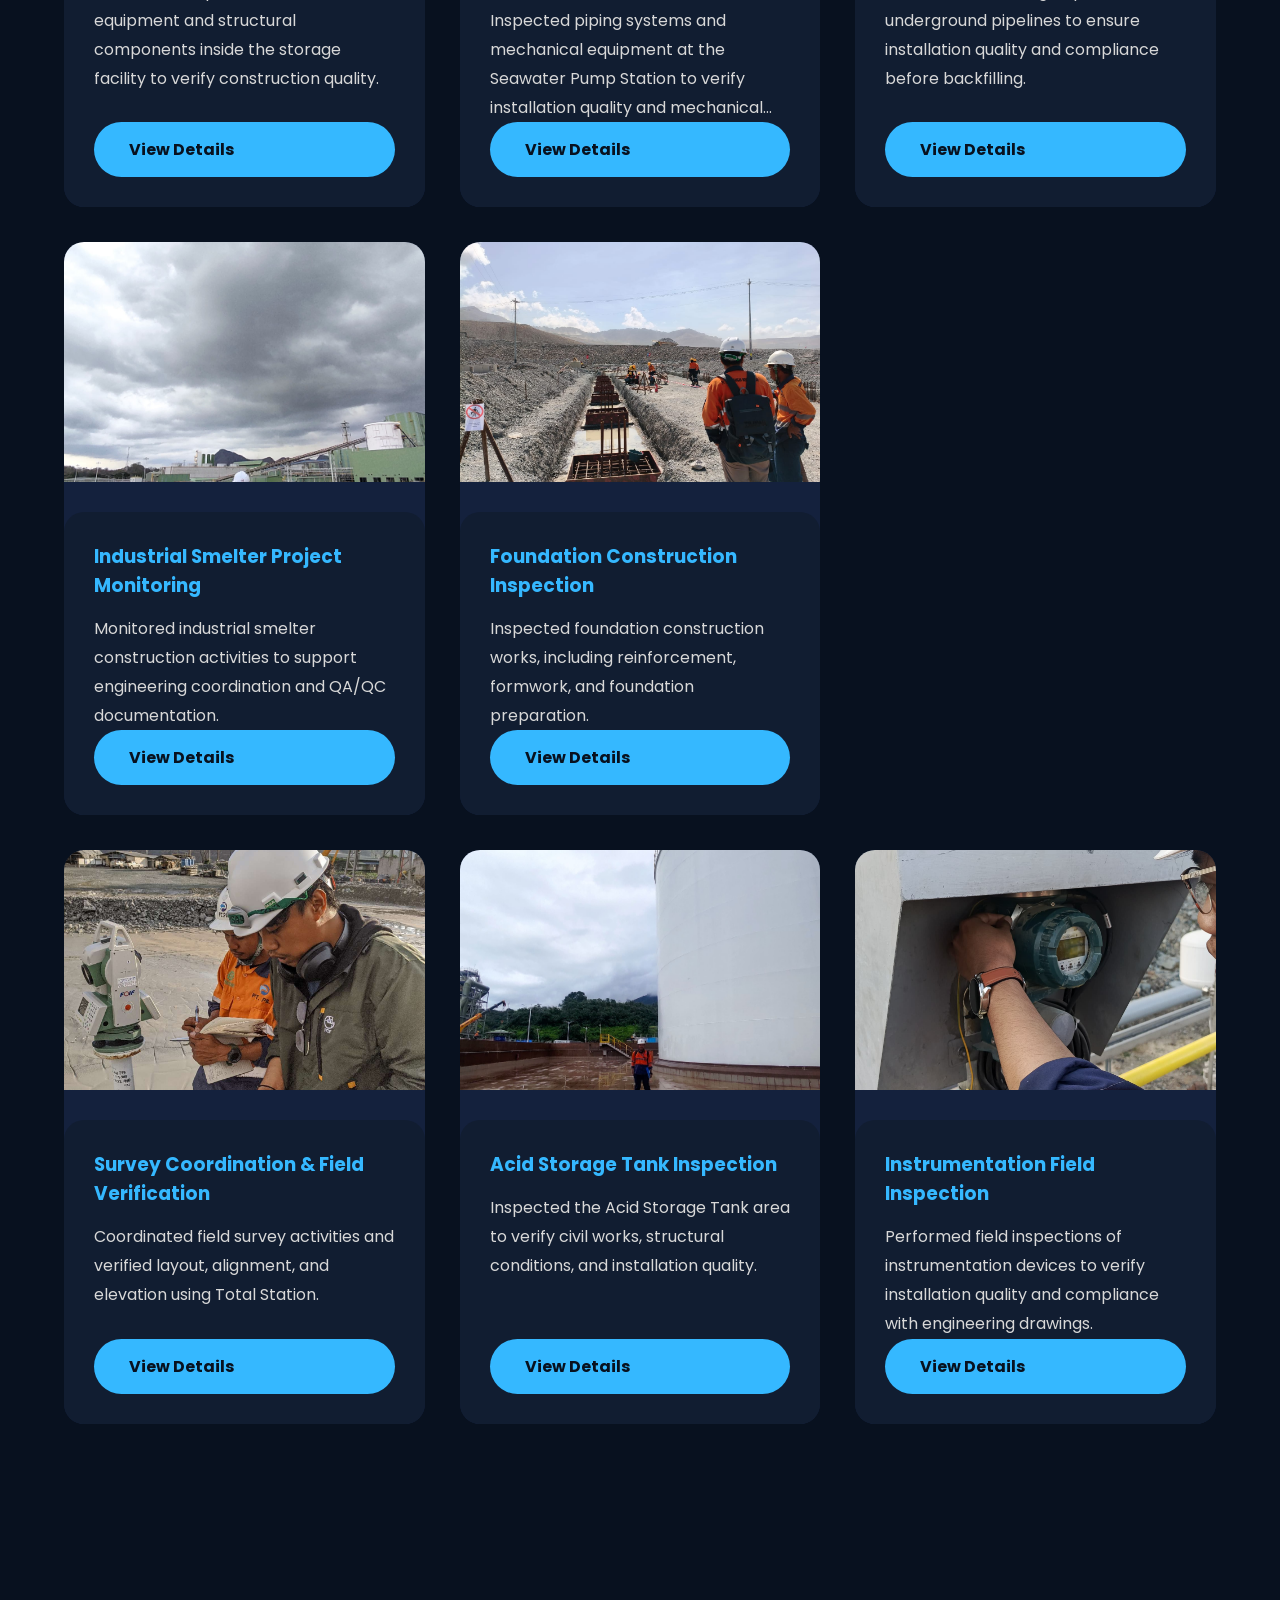
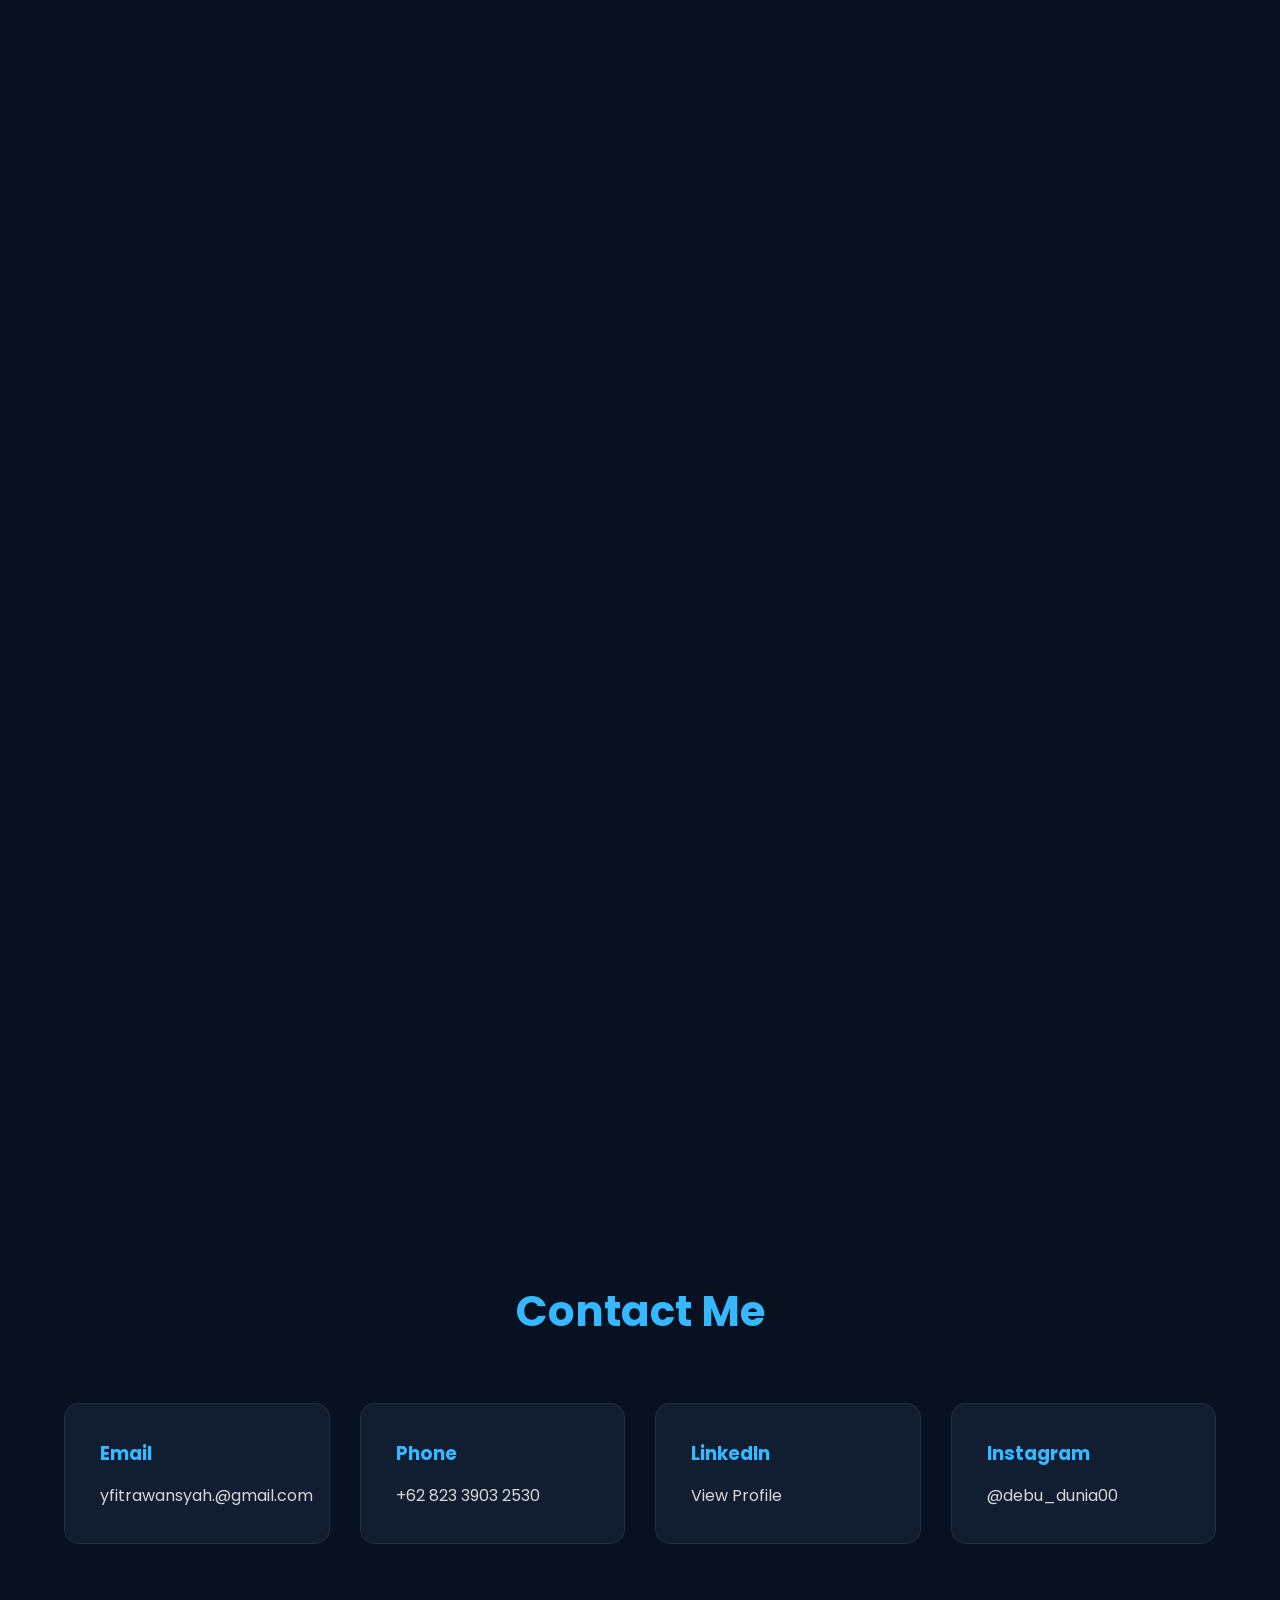
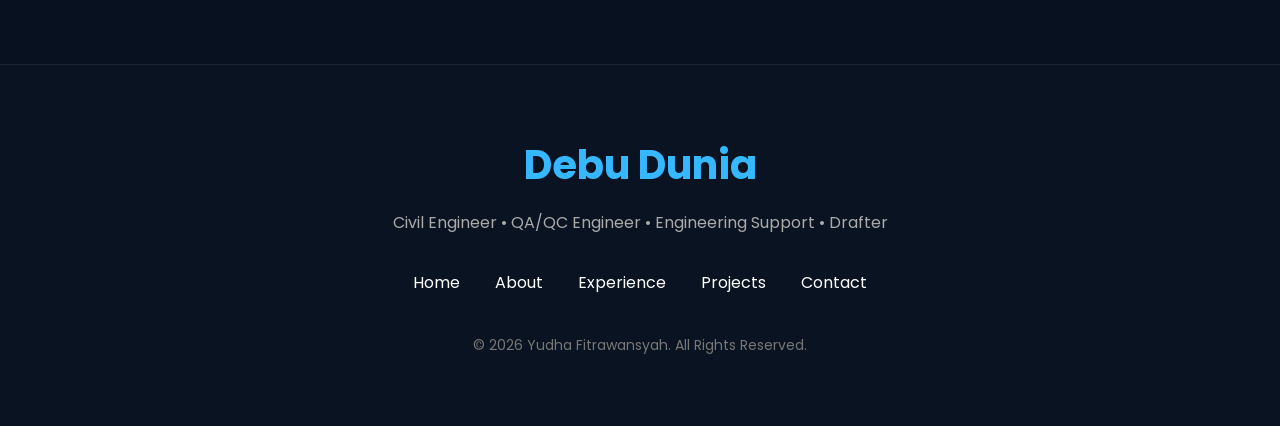
==== commit f0b65476: "Update index.html" ====
--- a/index.html
+++ b/index.html
@@ -349,7 +349,7 @@
         <div class="project-info">
             <h3>Construction Material Inspection</h3>
         <p>
-            Performed field inspections of construction materials, including reinforcing steel, to verify compliance with approved specifications, material approvals (MAR), and project quality requirements. Coordinated with QA/QC and construction personnel to ensure materials were properly identified, stored, and ready for installation.
+            Performed inspections of construction materials to verify compliance with approved specifications, material approvals (MAR), and project quality requirements.
         </p>
         <a href="project.html?id=2" class="btn">
 
@@ -365,7 +365,9 @@
          alt="Project">
         <div class="project-info">
             <h3>Seawater & Tailing Pipeline Inspection</h3>
-            <p>Conducted field inspection of the seawater and tailing pipeline to verify installation quality and construction progress.</p>
+            <p>
+               Inspected seawater and tailing pipelines to verify installation quality, construction progress, and compliance with project specifications.
+            </p>
         </div>
         <a href="project.html?id=3" class="btn">
 
@@ -380,7 +382,9 @@
          alt="Project">
         <div class="project-info">
             <h3>Joint Site Inspection with BVI & Main Contractor</h3>
-            <p>Conducted a joint site inspection with Bureau Veritas Indonesia (BVI) and the main contractor to verify construction quality and project progress.</p>
+            <p>
+              Conducted joint inspections with Bureau Veritas Indonesia (BVI) and the main contractor to verify construction quality and project progress.
+            </p>
         </div>
         <a href="project.html?id=4" class="btn">
 
@@ -396,7 +400,7 @@
         <div class="project-info">
             <h3>Field Coordination with Site Supervisor</h3>
         <p>
-            Conducted field coordination with the site supervisor to review work progress, resolve site issues, and ensure compliance with project requirements.
+            Coordinated with the site supervisor to review construction progress, resolve field issues, and ensure compliance with project requirements.
         </p>
         <a href="project.html?id=5" class="btn">
 
@@ -413,7 +417,7 @@
         <div class="project-info">
             <h3>Steel Structure Workshop Inspection</h3>
         <p>
-            Performed site inspection on the steel structure workshop construction to verify structural installation progress, construction quality, and compliance with engineering drawings and project specifications.
+            Inspected steel structure workshop construction to verify structural installation quality and compliance with engineering drawings.
         </p>
         <a href="project.html?id=6" class="btn">
 
@@ -430,7 +434,7 @@
         <div class="project-info">
              <h3>Mechanical & Structural Inspection of Storage Facility</h3>
         <p>
-            Performed inspection of mechanical equipment installation and structural components inside the industrial storage facility to verify construction quality, installation progress, and compliance with engineering drawings and project specifications.
+            Performed inspections of mechanical equipment and structural components inside the storage facility to verify construction quality.
         </p>
         <a href="project.html?id=7" class="btn">
 
@@ -447,7 +451,7 @@
         <div class="project-info">
             <h3>Piping & Mechanical Inspection at Seawater Pump Station</h3>
         <p>
-            Performed inspection of piping systems and mechanical equipment at the Seawater Pump Station to verify installation quality, mechanical integrity, and compliance with engineering drawings, technical specifications, and project requirements.
+            Inspected piping systems and mechanical equipment at the Seawater Pump Station to verify installation quality and mechanical integrity.
         </p>
         <a href="project.html?id=8" class="btn">
 
@@ -464,7 +468,7 @@
         <div class="project-info">
             <h3>QC Coordination for Underground Pipeline Coating</h3>
         <p>
-            Coordinated with the Coating QC team to inspect underground pipeline coating, verify installation quality, and ensure compliance with project specifications before backfilling activities.
+            Coordinated coating inspections for underground pipelines to ensure installation quality and compliance before backfilling.
         </p>
         <a href="project.html?id=9" class="btn">
 
@@ -481,7 +485,7 @@
         <div class="project-info">
             <h3>Industrial Smelter Project Monitoring</h3>
         <p>
-            Conducted site monitoring throughout the industrial smelter construction project to observe construction progress, coordinate field activities, and support engineering and QA/QC documentation.
+            Monitored industrial smelter construction activities to support engineering coordination and QA/QC documentation.
         </p>
         <a href="project.html?id=10" class="btn">
 
@@ -498,7 +502,7 @@
         <div class="project-info">
             <h3>Foundation Construction Inspection</h3>
         <p>
-            Performed field inspection of foundation construction activities, including reinforcement, formwork, and foundation preparation, to ensure compliance with engineering drawings, specifications, and quality standards.
+            Inspected foundation construction works, including reinforcement, formwork, and foundation preparation.
         </p>
         <a href="project.html?id=11" class="btn">
 
@@ -515,7 +519,7 @@
         <div class="project-info">
             <h3>Shop Drawing & As-Built Drawing Review</h3>
         <p>
-            Reviewed shop drawings and as-built drawings using AutoCAD with the site engineering team to verify construction details, resolve drawing discrepancies, and ensure compliance with project requirements.
+           Reviewed shop drawings and as-built drawings using AutoCAD to verify construction details and engineering revisions.
         </p>
         <a href="project.html?id=12" class="btn">
 
@@ -532,7 +536,7 @@
         <div class="project-info">
             <h3>Survey Coordination & Field Verification</h3>
         <p>
-            Coordinated with the survey team during field measurements and verification using Total Station to ensure construction layout, alignment, and elevation complied with engineering drawings and project specifications.
+           Coordinated field survey activities and verified layout, alignment, and elevation using Total Station.
         </p>
         <a href="project.html?id=13" class="btn">
 
@@ -549,7 +553,7 @@
         <div class="project-info">
            <h3>Acid Storage Tank Inspection</h3>
         <p>
-            Conducted field inspections of the Acid Storage Tank area to verify structural conditions, civil works, and installation quality, ensuring compliance with engineering specifications and project standards.
+            Inspected the Acid Storage Tank area to verify civil works, structural conditions, and installation quality.
         </p>
         <a href="project.html?id=15" class="btn">
 
@@ -566,7 +570,7 @@
         <div class="project-info">
            <h3>Instrumentation Field Inspection</h3>
         <p>
-            Performed field inspection and verification of instrumentation devices with the Instrument team to ensure proper installation, accessibility, and compliance with engineering drawings and project specifications.
+           Performed field inspections of instrumentation devices to verify installation quality and compliance with engineering drawings.
         </p>
         <a href="project.html?id=16" class="btn">
 
@@ -583,7 +587,7 @@
         <div class="project-info">
             <h3>Primary Crusher Facility in Mining Project</h3>
         <p>
-            Performed field inspections at the Primary Crusher facility to verify structural, architectural, and civil construction work, ensuring compliance with engineering drawings, project specifications, and quality standards.
+            Inspected the Primary Crusher facility to verify structural, architectural, and civil construction works.
         </p>
         <a href="project.html?id=17" class="btn">
 
@@ -600,7 +604,7 @@
         <div class="project-info">
             <h3>De-Aeration Box Civil & Structural Inspection</h3>
         <p>
-            Performed field inspections of the De-Aeration Box structure to verify civil construction quality, structural installation, and compliance with approved engineering drawings and project specifications.
+            Performed inspections of the De-Aeration Box structure to verify civil construction quality and structural installation.
         </p>
         <a href="project.html?id=18" class="btn">
 
@@ -617,7 +621,7 @@
         <div class="project-info">
            <h3>Site Problem Solving & Engineering Coordination</h3>
         <p>
-            Collaborated with the Owner's Inspector and site engineers to investigate field issues, verify construction conditions against engineering drawings, and determine appropriate technical solutions to support project execution.
+           Collaborated with engineers and the Owner's Inspector to investigate field issues and determine technical solutions.
         </p>
         <a href="project.html?id=19" class="btn">
 
@@ -634,7 +638,7 @@
         <div class="project-info">
            <h3>Weekly Coordination Meeting</h3>
         <p>
-            Participated in weekly coordination meetings to review project progress, discuss technical issues, monitor construction activities, and coordinate actions among engineering, QA/QC, and construction teams.
+            Participated in weekly coordination meetings to review project progress and discuss engineering and QA/QC activities.
         </p>
         <a href="project.html?id=20" class="btn">
 
@@ -651,7 +655,7 @@
         <div class="project-info">
            <h3>AutoCAD Civil & Structural Drawings</h3>
         <p>
-            Developed and updated civil and structural as-built drawings for construction projects using AutoCAD. Ensured drawing accuracy based on field modifications, coordinated revisions with engineering teams, and prepared final documentation for project completion.
+            Developed and updated civil and structural as-built drawings using AutoCAD based on field conditions.
         <p>
          <a href="project.html?id=21" class="btn">
 
@@ -668,7 +672,7 @@
         <div class="project-info">
            <h3>Engineering Document Handover Package</h3>
         <p>
-            Managed and compiled engineering handover documentation, including as-built drawings, inspection records, material approval records (MAR), welding documentation, QA/QC certificates, and project completion dossiers to support final project handover.
+            Managed engineering handover documentation, including as-built drawings, inspection records, and QA/QC documents.
         </p>
         <a href="project.html?id=22" class="btn">
 
--- a/style.css
+++ b/style.css
@@ -425,11 +425,12 @@
 }
 
 .project-card{
-    background:#111d31;
+    background:#14213d;
     border-radius:20px;
     overflow:hidden;
-    transition:.35s;
-    border:1px solid rgba(255,255,255,.08);
+    display:flex;
+    flex-direction:column;
+    height:100%;
 }
 
 .project-card:hover{
@@ -445,6 +446,9 @@
 
 .project-info{
     padding:25px;
+    display:flex;
+    flex-direction:column;
+    flex:1;
 }
 
 .project-info h3{
@@ -457,6 +461,17 @@
     line-height:1.8;
 }
 
+.project-info p{
+    flex-grow:1;
+}
+
+.project-info p{
+    display:-webkit-box;
+    -webkit-line-clamp:4;
+    -webkit-box-orient:vertical;
+    overflow:hidden;
+}
+
 .contact{
 
     padding:120px 0;
@@ -916,17 +931,13 @@
 }
 
 .detail-image{
-
     width:100%;
-
     max-width:900px;
-
+    height:500px;
+    object-fit:cover;
     display:block;
-
     margin:40px auto;
-
     border-radius:20px;
-
 }
 
 .project-info,
@@ -969,3 +980,23 @@
 #gallery img:hover{
     transform:scale(1.03);
 }
+
+#project-title{
+    margin-top:25px;
+    margin-bottom:35px;
+    font-size:2.8rem;
+}
+
+.project-card{
+    display:flex;
+    flex-direction:column;
+}
+
+.project-card p{
+    flex-grow:1;
+}
+
+project-card .btn{
+    align-self:flex-start;
+    margin-top:20px;
+}
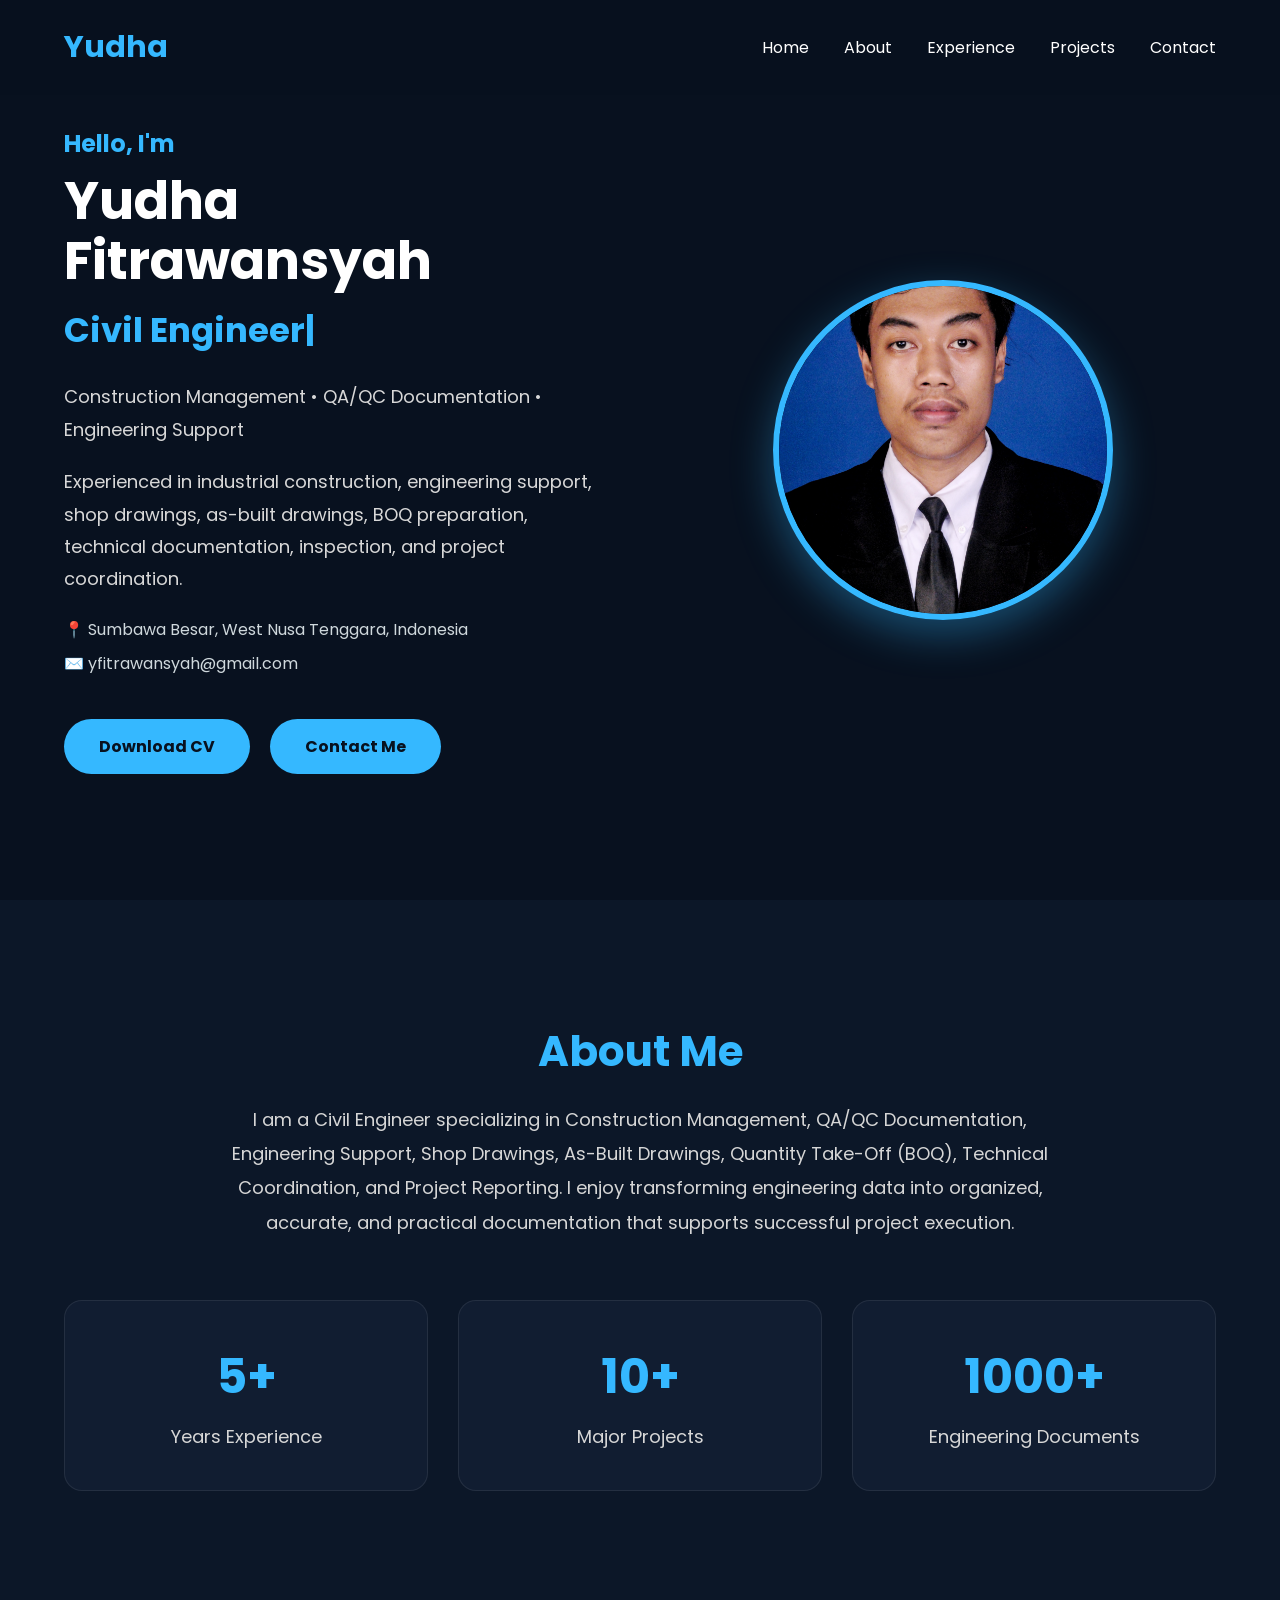
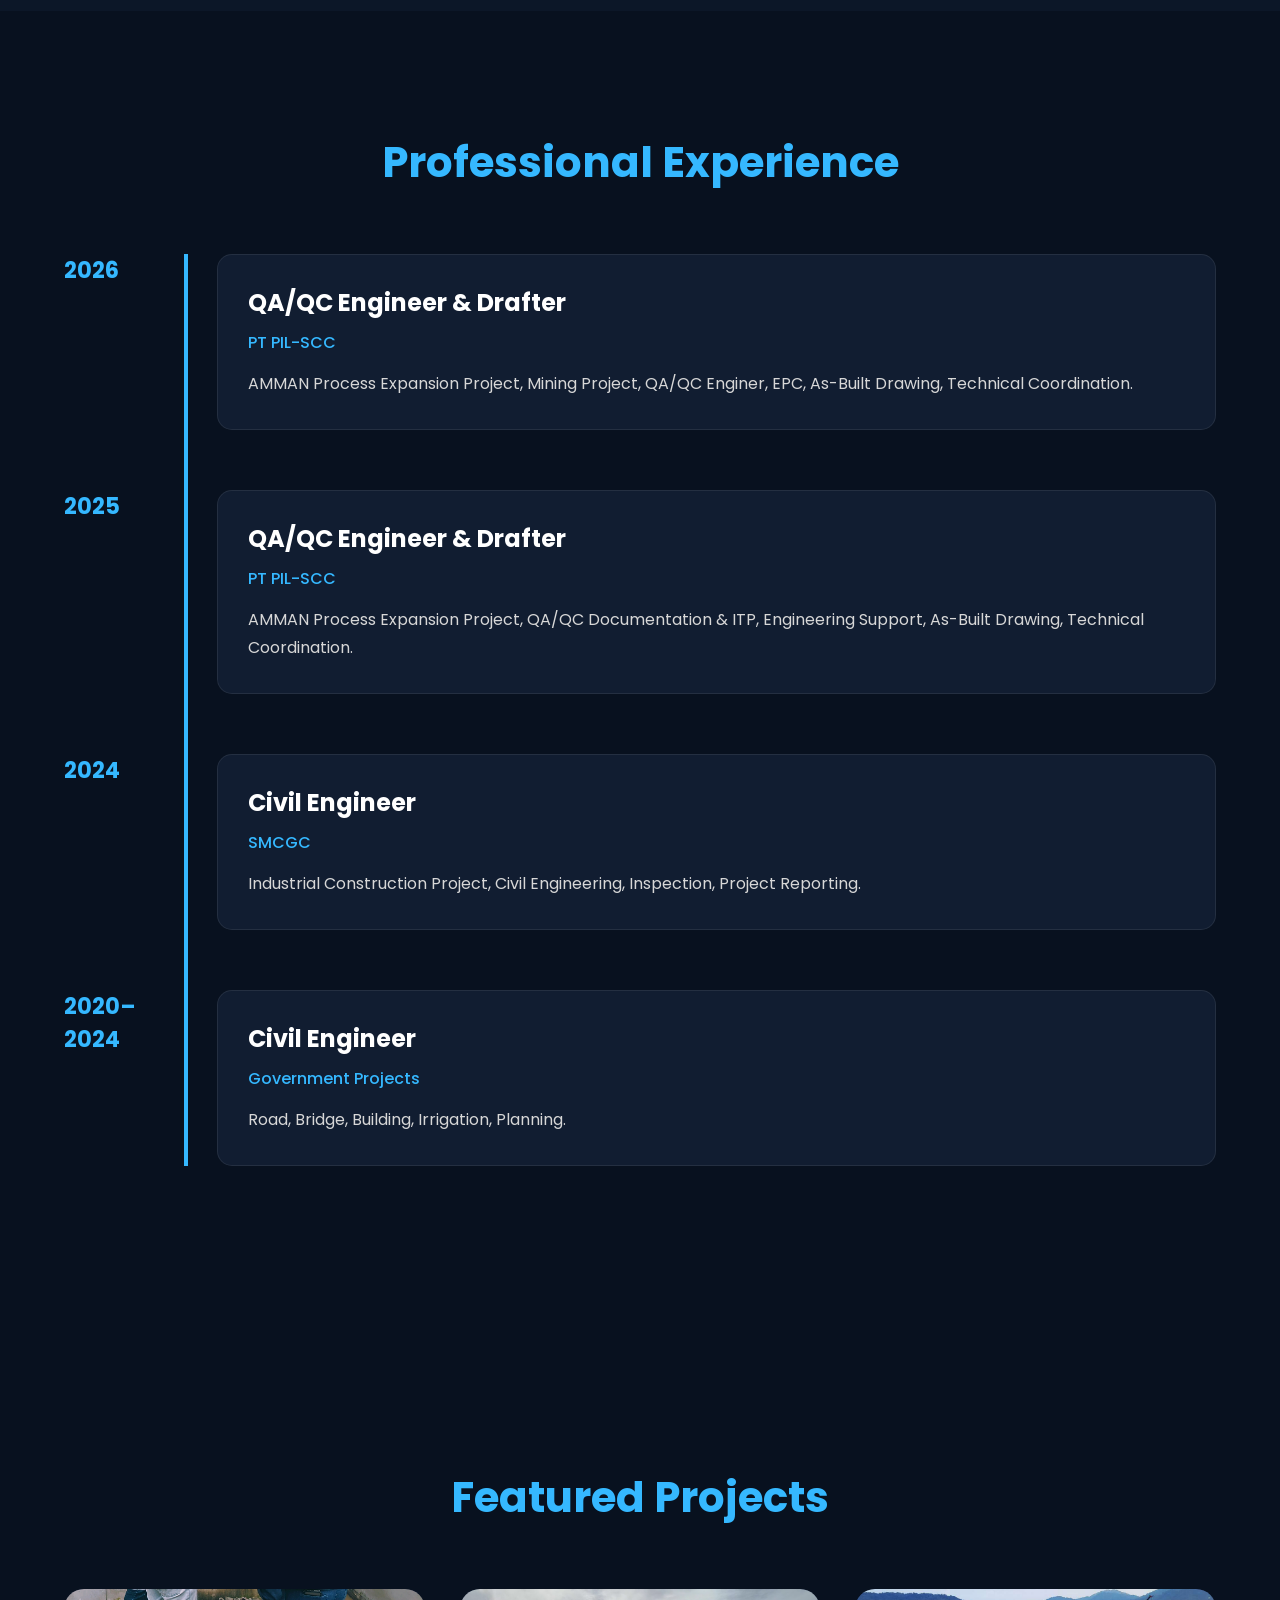
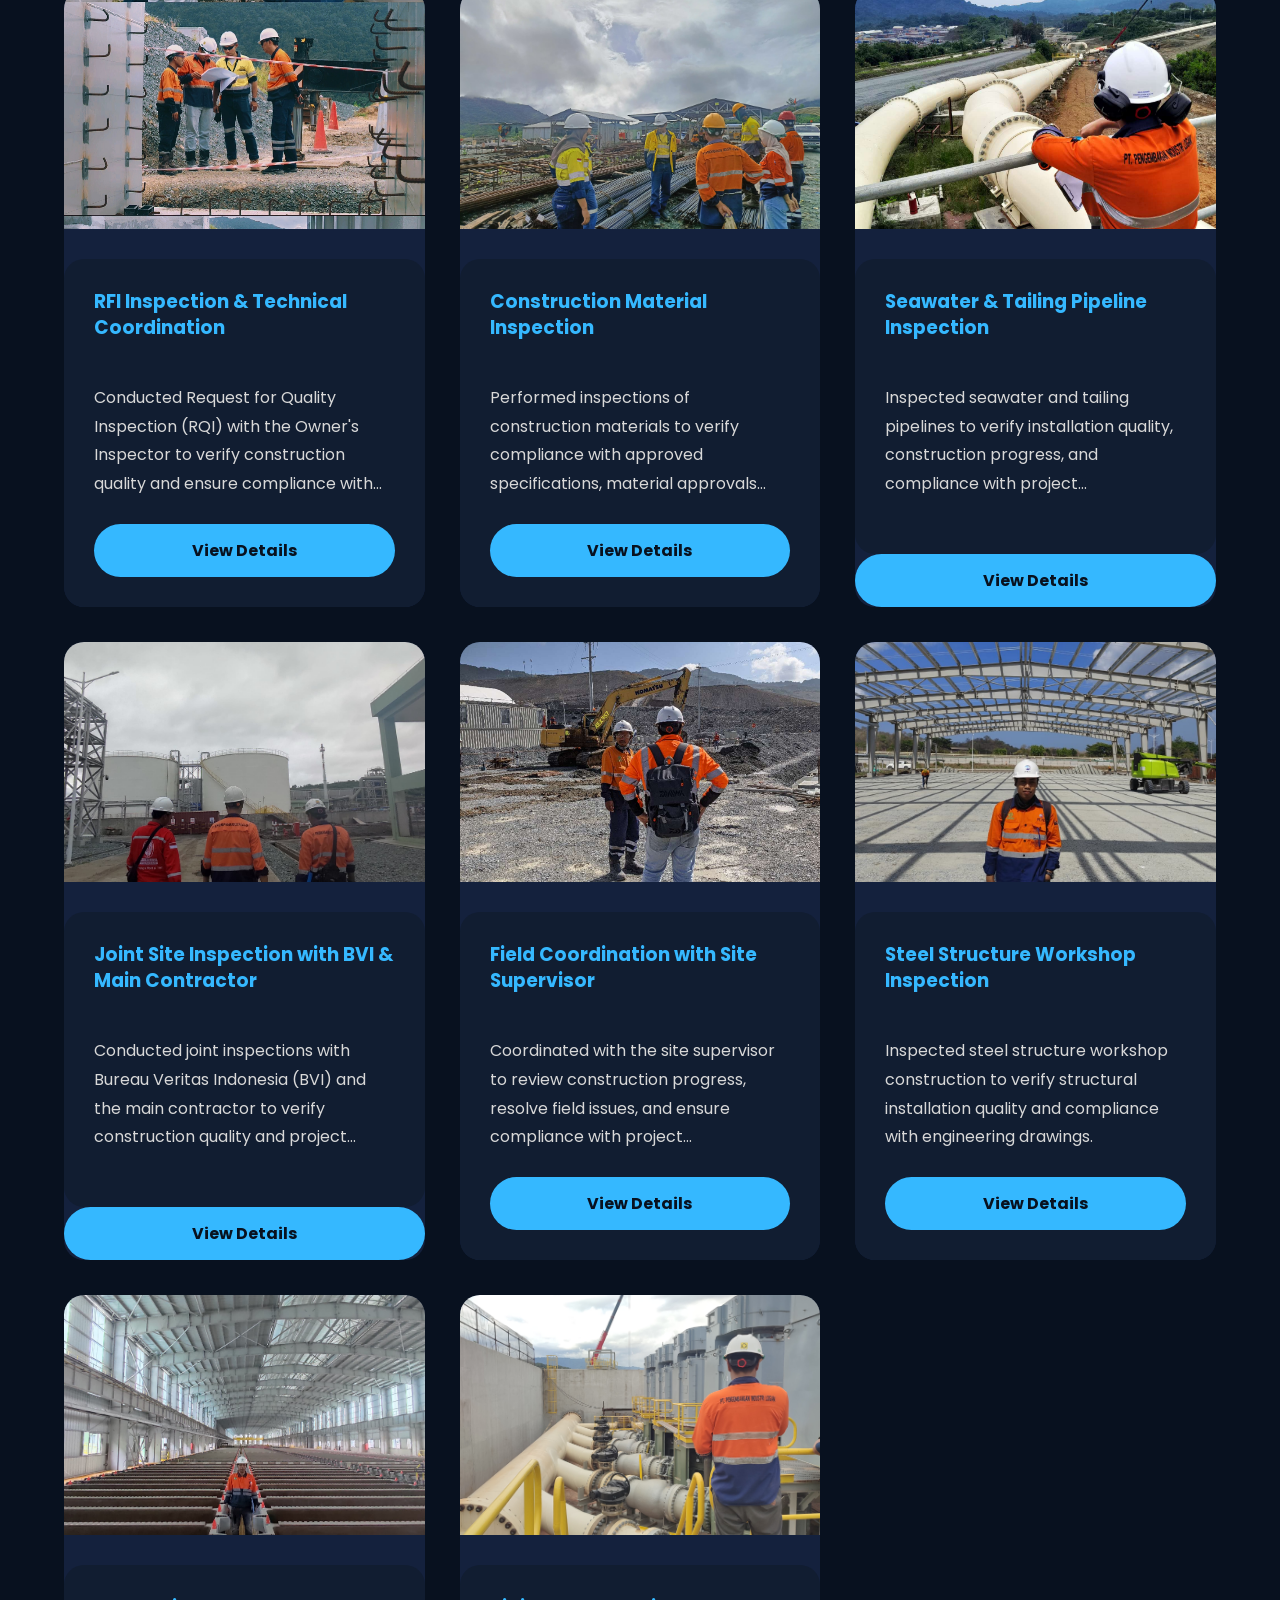
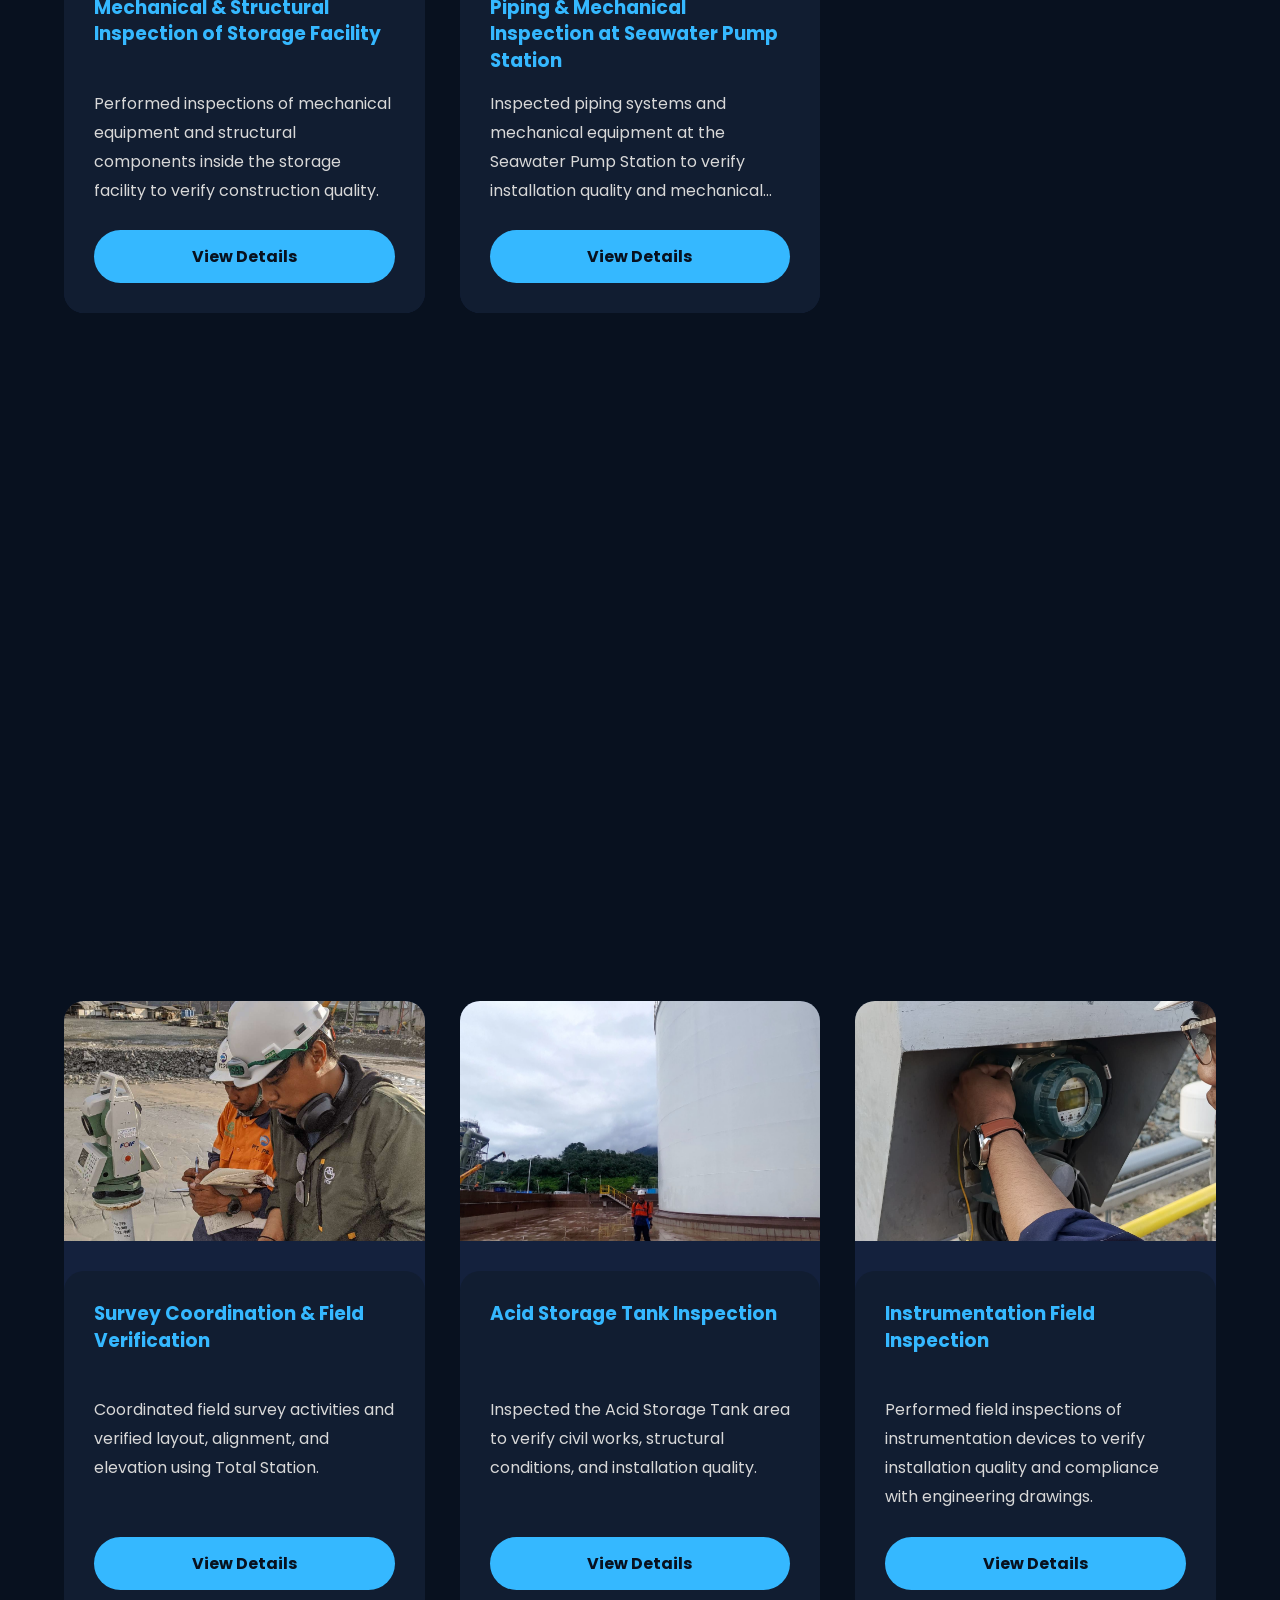
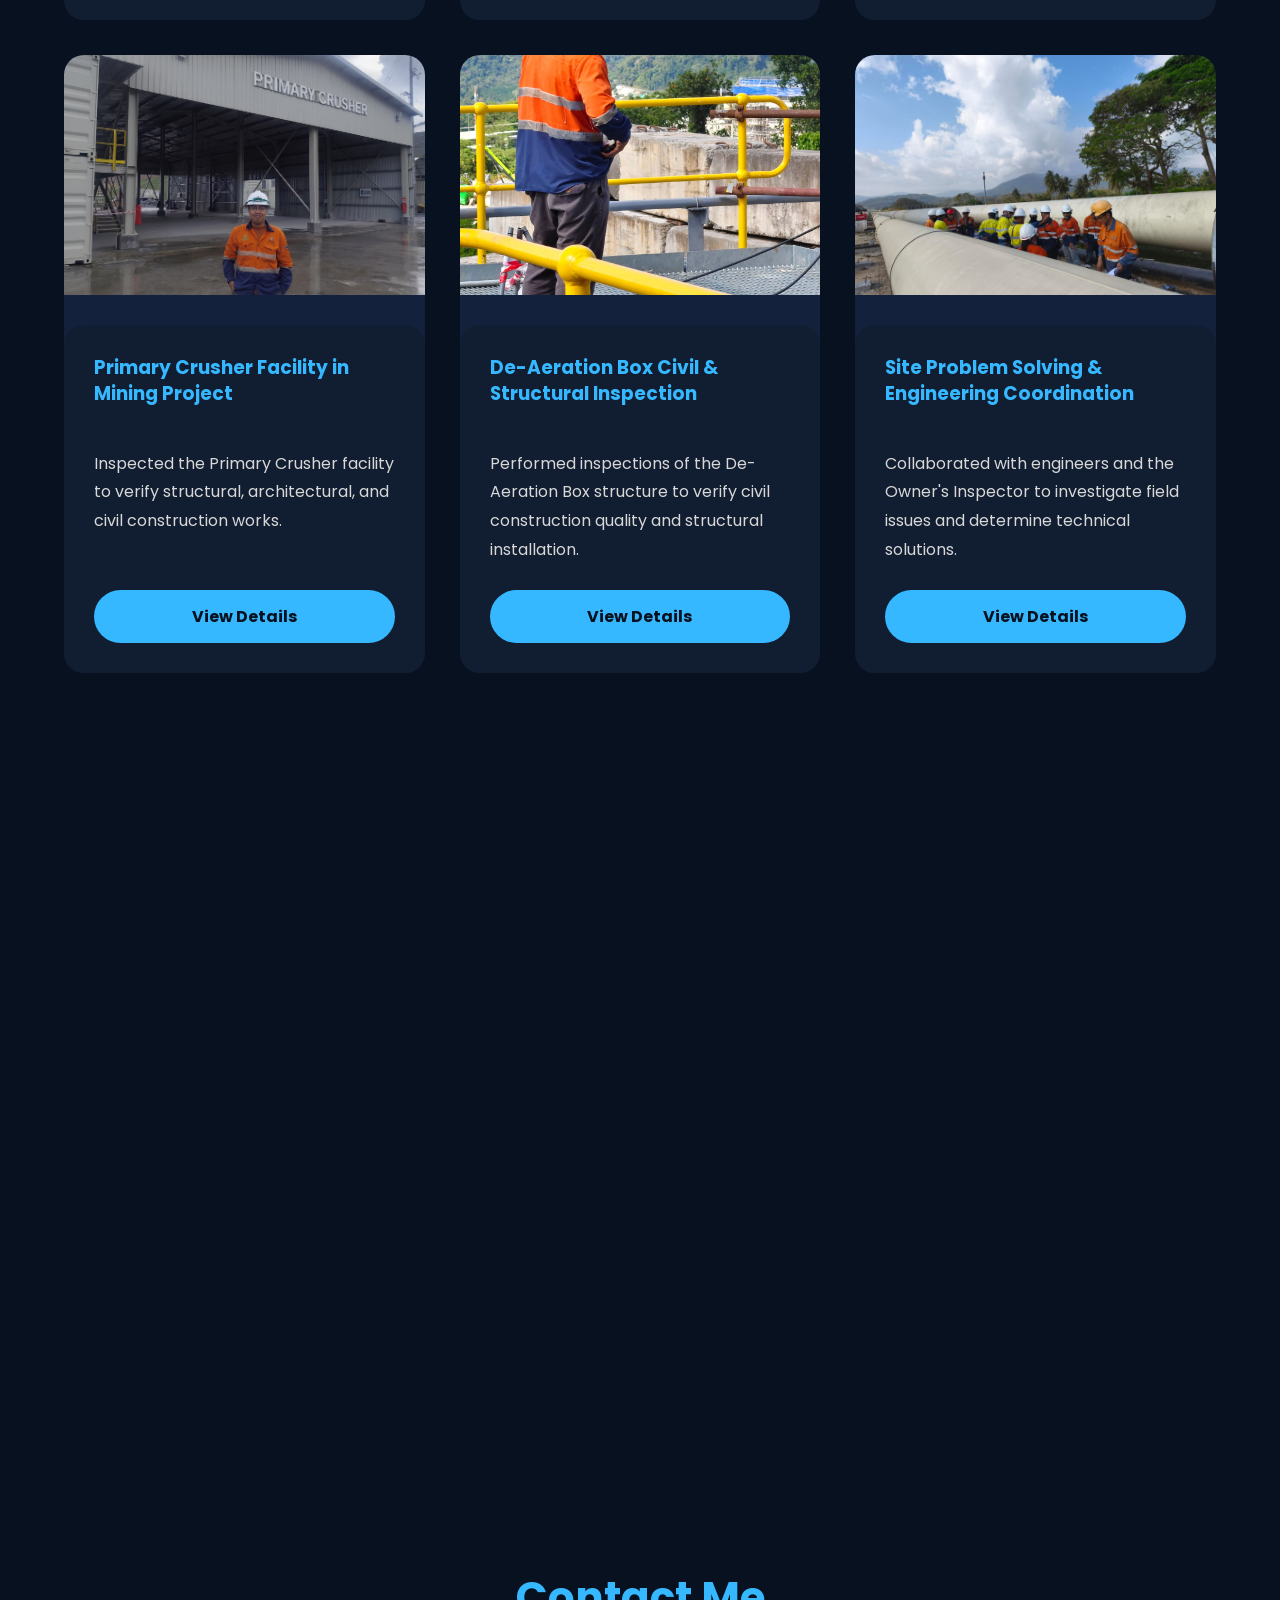
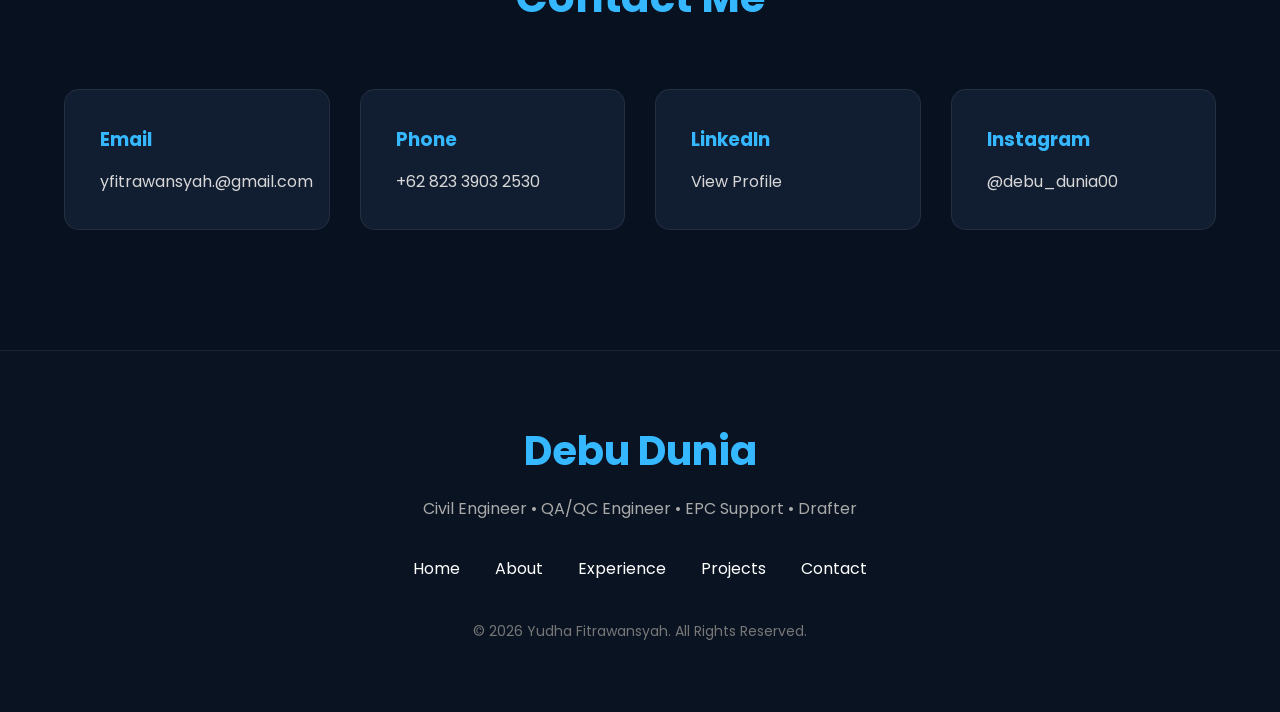
==== commit f352aa0c: "Update index.html" ====
--- a/index.html
+++ b/index.html
@@ -330,7 +330,7 @@
          class="project-image"
          alt="Project">
         <div class="project-info">
-            <h3>RQI Inspection & Technical Coordination</h3>
+            <h3>RFI Inspection & Technical Coordination</h3>
             <p>
             Conducted Request for Quality Inspection (RQI) with the Owner's Inspector to verify construction quality and ensure compliance with project specifications.
         </p>
@@ -730,7 +730,7 @@
         <h2>Debu Dunia</h2>
 
         <p>
-            Civil Engineer • QA/QC Engineer • Engineering Support • Drafter
+            Civil Engineer • QA/QC Engineer • EPC Support • Drafter
         </p>
 
         <div class="footer-links">
--- a/style.css
+++ b/style.css
@@ -430,7 +430,7 @@
     overflow:hidden;
     display:flex;
     flex-direction:column;
-    height:100%;
+    transition:.3s;
 }
 
 .project-card:hover{
@@ -453,19 +453,16 @@
 
 .project-info h3{
     color:#35b8ff;
+    line-height:1.4;
+    min-height:80px;
     margin-bottom:15px;
 }
 
 .project-info p{
     color:#d8d8d8;
     line-height:1.8;
-}
-
-.project-info p{
-    flex-grow:1;
-}
-
-.project-info p{
+    flex:1;
+    margin-bottom:25px;
     display:-webkit-box;
     -webkit-line-clamp:4;
     -webkit-box-orient:vertical;
@@ -987,16 +984,15 @@
     font-size:2.8rem;
 }
 
-.project-card{
-    display:flex;
-    flex-direction:column;
-}
-
 .project-card p{
     flex-grow:1;
 }
 
-project-card .btn{
-    align-self:flex-start;
-    margin-top:20px;
-}
+.project-card .btn{
+    display:block;
+    width:100%;
+    text-align:center;
+    margin-top:auto;
+    padding:14px 0;
+    border-radius:30px;
+}
